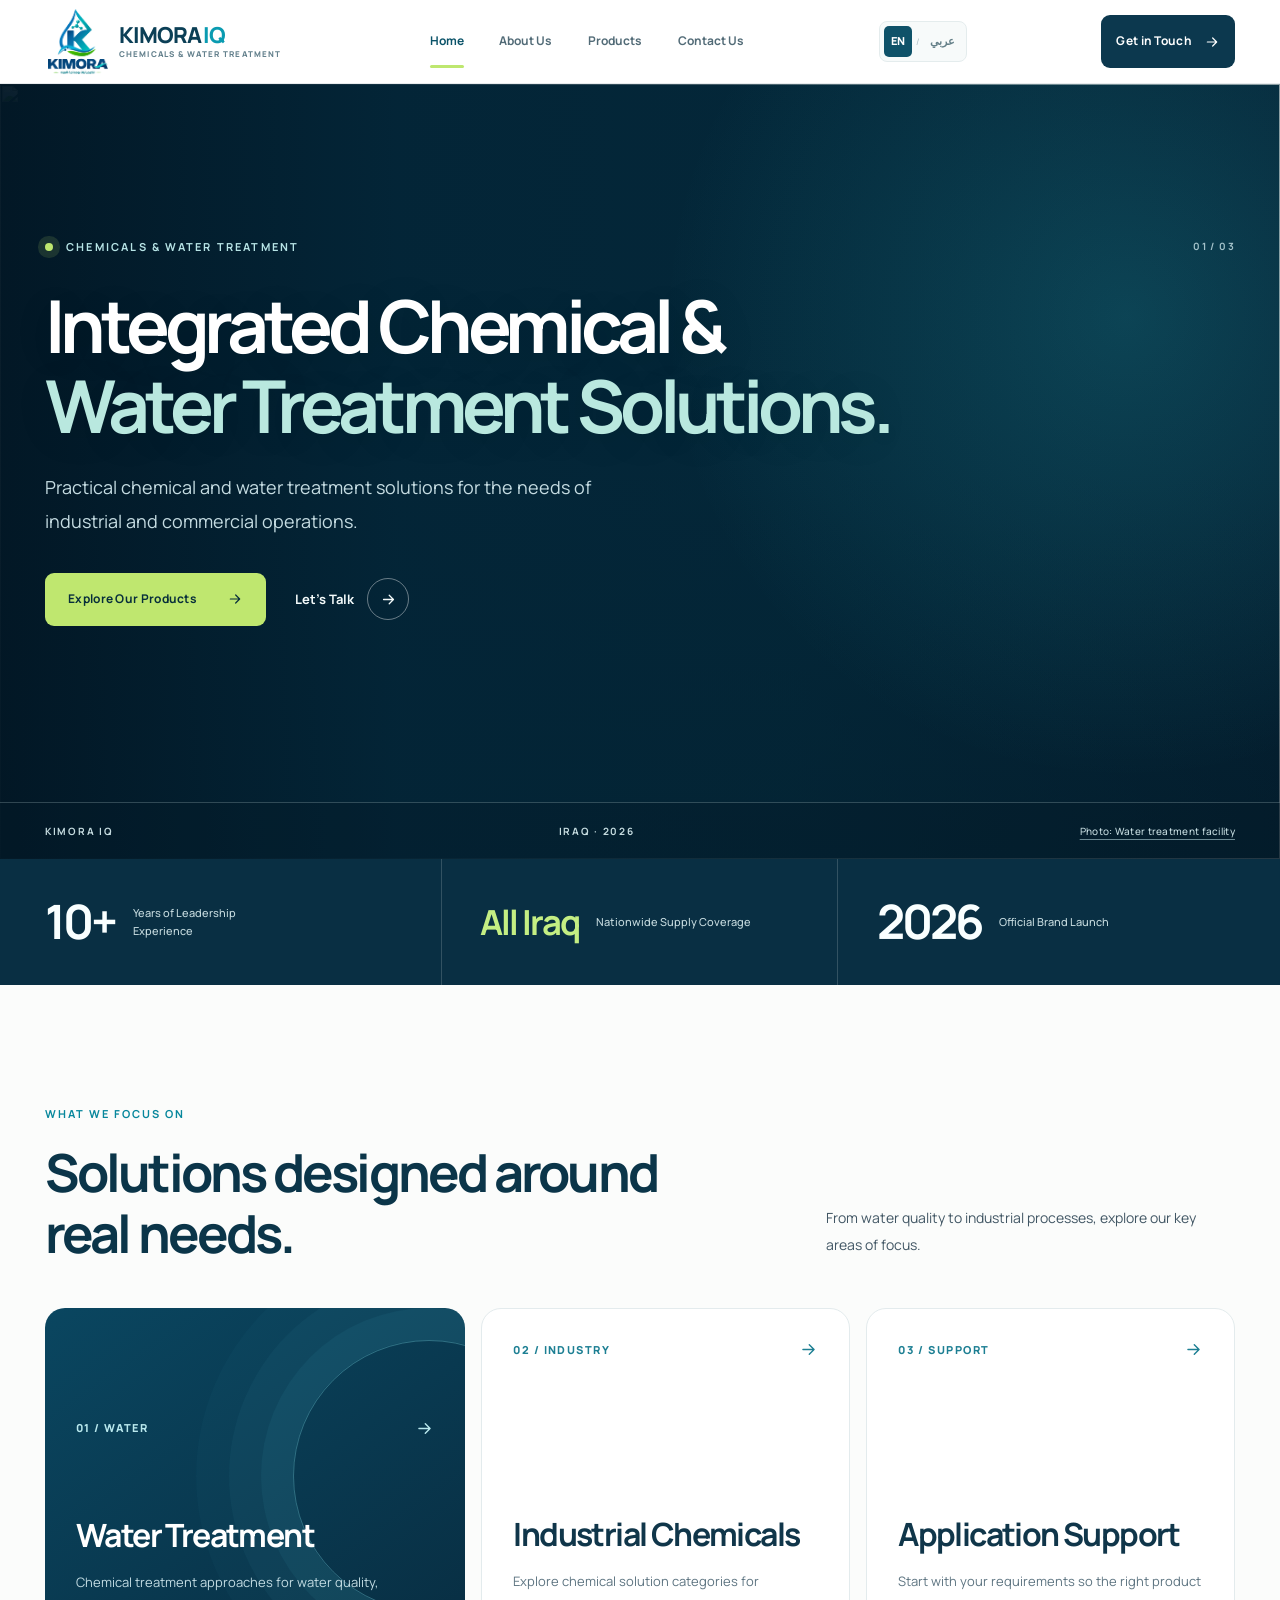
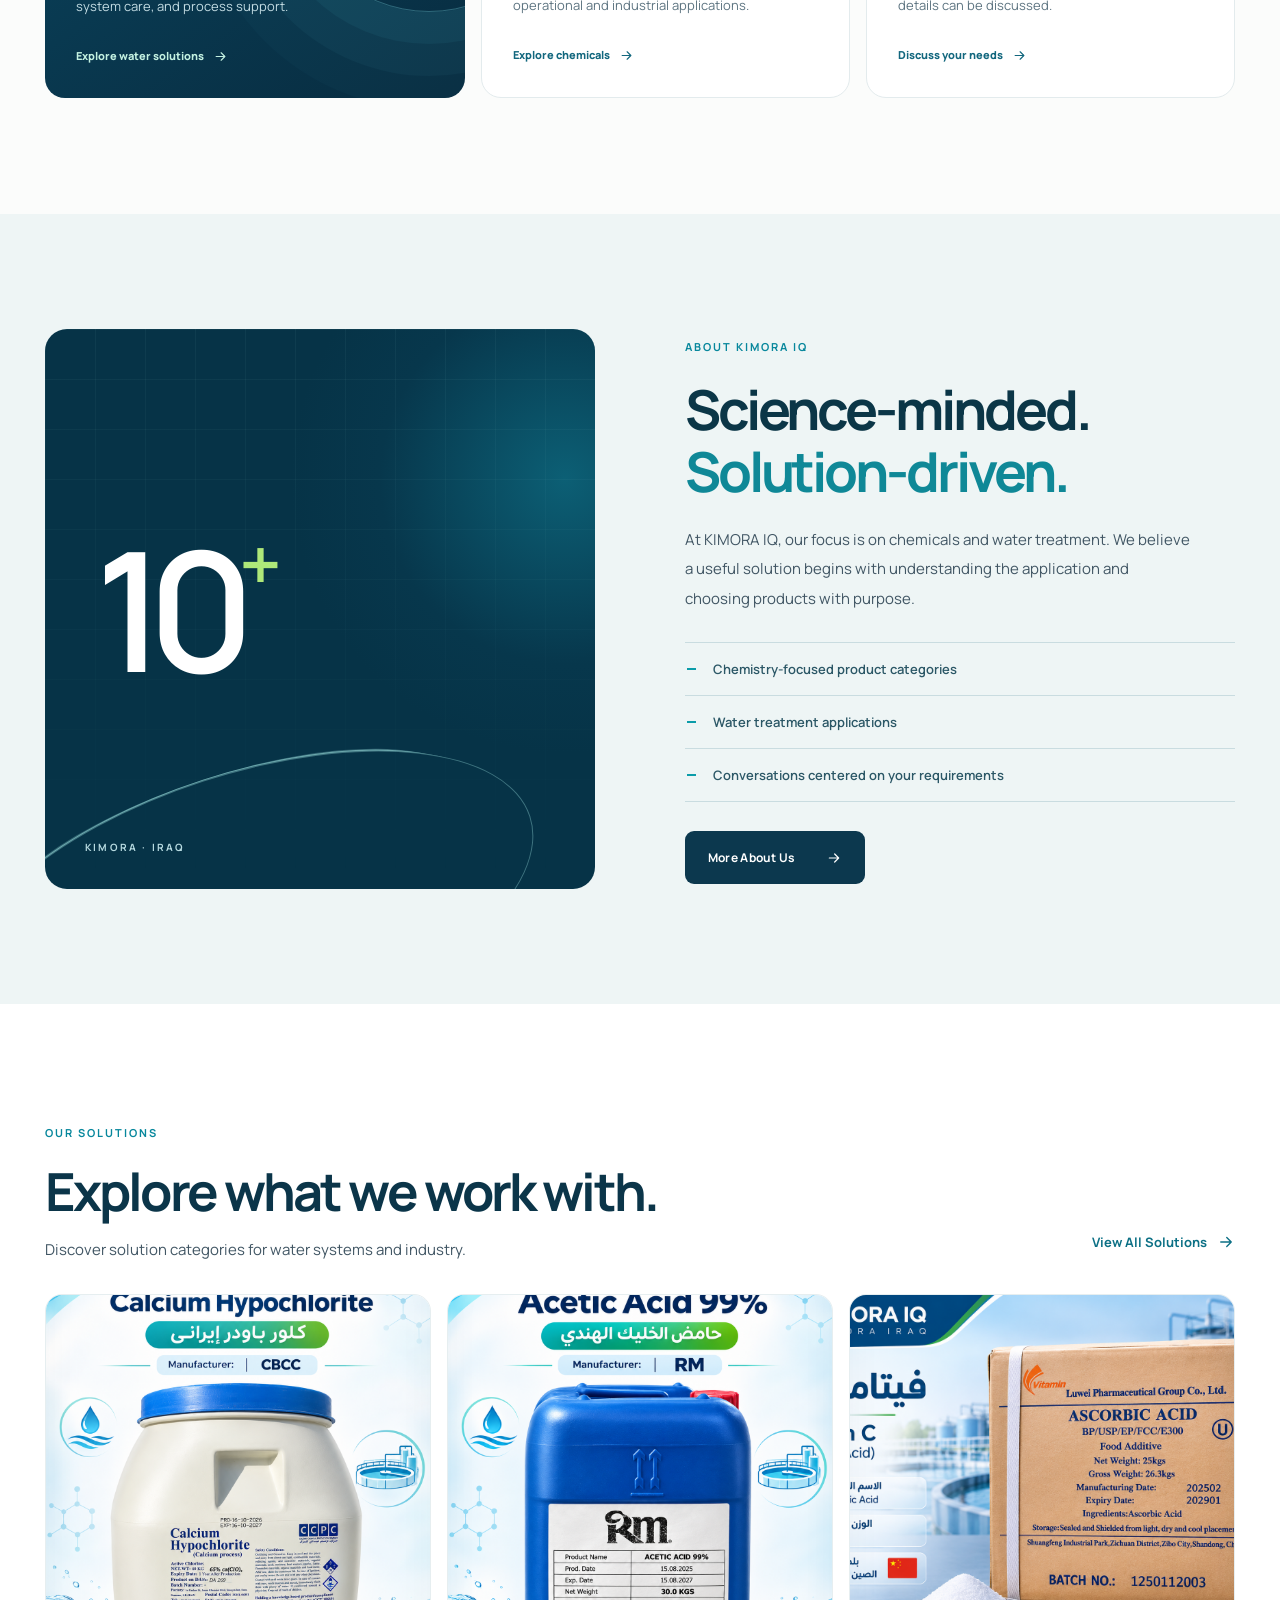
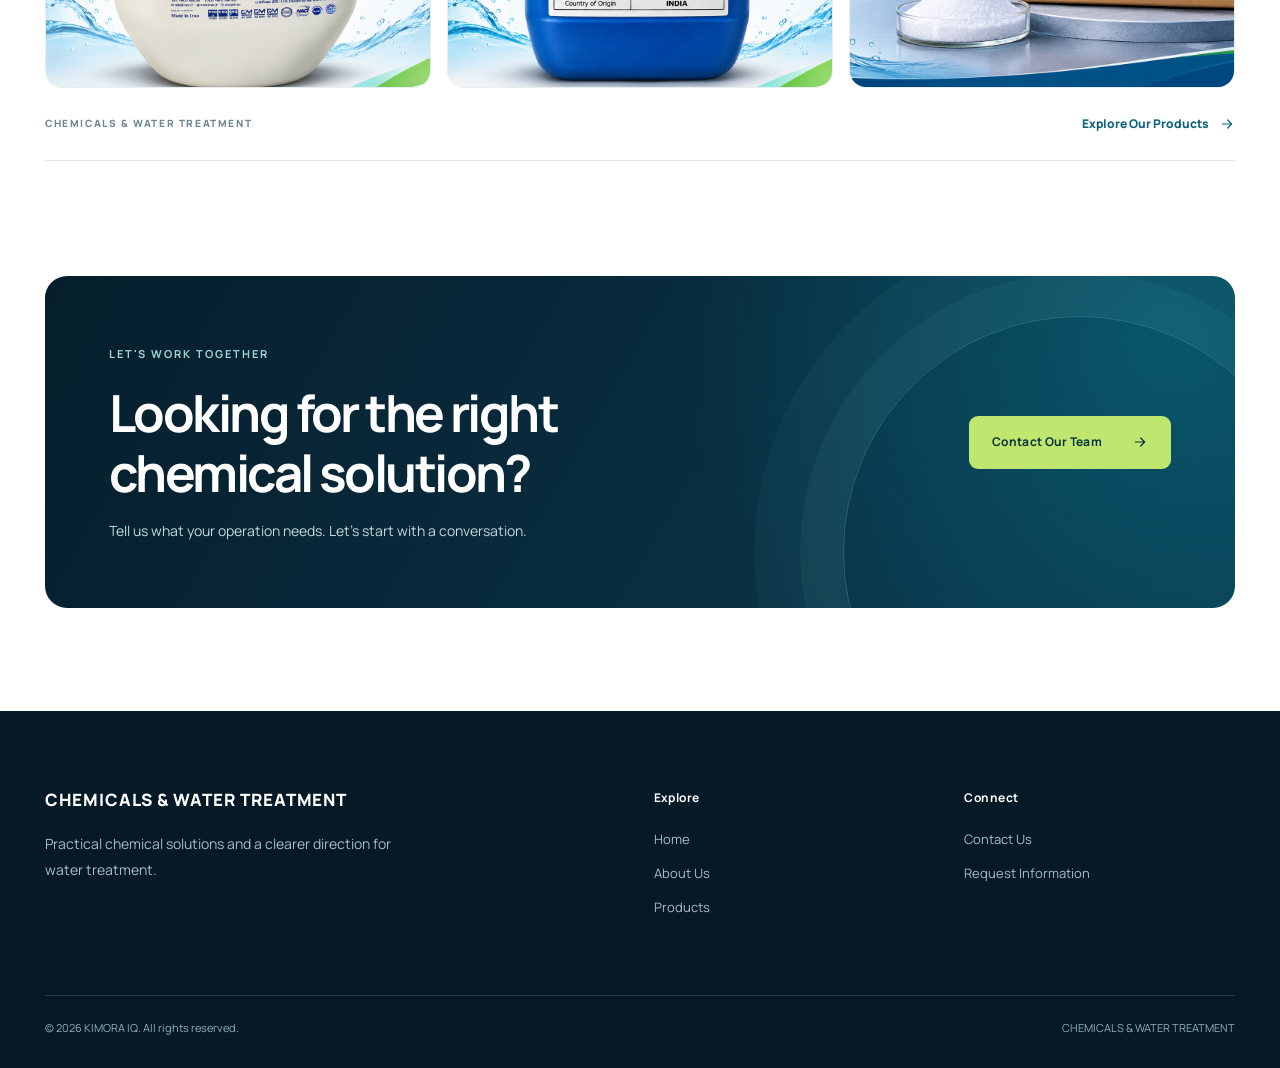
==== index.html @ c3727aa9 "Art-direct KIMORA IQ into cinematic luxury design while preserving bilingual content and product ima" ====
<!doctype html>
<html lang="en">
<head>
<meta charset="utf-8"><meta name="viewport" content="width=device-width, initial-scale=1"><meta name="theme-color" content="#ffffff">
<meta name="description" content="Kimora IQ – chemicals and water treatment solutions for industrial and commercial applications."><title>Home | KIMORA IQ</title>
<link rel="icon" href="assets/favicon.svg" type="image/svg+xml"><link rel="preconnect" href="https://fonts.googleapis.com"><link rel="preconnect" href="https://fonts.gstatic.com" crossorigin>
<link href="https://fonts.googleapis.com/css2?family=Manrope:wght@400;500;600;700;800&family=Tajawal:wght@400;500;600;700;800&display=swap" rel="stylesheet">
<link rel="stylesheet" href="assets/luxury.css">
<script src="assets/supabase-config.js" defer></script><script src="assets/i18n.js" defer></script><script src="assets/app.js" defer></script>
</head><body><a class="skip-link" href="#main">Skip to content</a><header class="site-header" id="top"><div class="container nav-inner">
  <a class="brand" href="index.html" aria-label="Kimora IQ homepage"><img src="kimora%20iq.png" alt="Kimora IQ logo" width="76" height="76"><span class="brand-copy"><strong>KIMORA <span>IQ</span></strong><small>CHEMICALS &amp; WATER TREATMENT</small></span></a>
  <nav class="desktop-nav" aria-label="Main navigation"><a class="nav-link is-active" href="index.html" aria-current="page">Home</a><a class="nav-link " href="about.html" >About Us</a><a class="nav-link " href="products.html" >Products</a><a class="nav-link " href="contact.html" >Contact Us</a></nav>
  <div class="language-switch" role="group" aria-label="Website language"><button type="button" data-language="en" aria-label="English" aria-pressed="true">EN</button><span class="lang-divider">/</span><button type="button" data-language="ar" aria-label="Arabic" aria-pressed="false">عربي</button></div><a class="btn btn-primary nav-cta" href="contact.html">Get in Touch <svg viewBox="0 0 24 24" fill="none" stroke="currentColor" stroke-width="1.8" stroke-linecap="round" stroke-linejoin="round" aria-hidden="true"><path d="M5 12h14m-6-6 6 6-6 6"/></svg></a>
  <button class="menu-toggle" type="button" aria-label="Open navigation" aria-controls="mobile-navigation" aria-expanded="false"><svg viewBox="0 0 24 24" fill="none" stroke="currentColor" stroke-width="2" stroke-linecap="round" aria-hidden="true"><path d="M4 7h16M4 12h16M4 17h16"/></svg></button>
 </div><nav class="mobile-nav" id="mobile-navigation" aria-label="Mobile navigation" hidden><a href="index.html" aria-current="page">Home</a><a href="about.html" >About Us</a><a href="products.html" >Products</a><a href="contact.html" >Contact Us</a></nav></header><main id="main">
<section class="lux-hero" aria-label="KIMORA IQ water treatment solutions">
 <div class="lux-hero-image" aria-hidden="true"><img src="https://images.unsplash.com/photo-1644389355109-15b26f71c36b?auto=format&fit=crop&w=2400&q=85" width="2400" height="1600" alt="" fetchpriority="high" decoding="async"></div>
 <div class="lux-hero-shade" aria-hidden="true"></div>
 <div class="container lux-hero-content">
  <div class="lux-hero-topline"><span class="lux-line-dot"></span><span>CHEMICALS &amp; WATER TREATMENT</span><span class="lux-hero-topline-number">01 / 03</span></div>
  <h1><span>Integrated Chemical &amp;</span><br><em>Water Treatment Solutions.</em></h1>
  <p>Practical chemical and water treatment solutions for the needs of industrial and commercial operations.</p>
  <div class="lux-hero-cta"><a href="products.html" class="btn btn-bright">Explore Our Products <svg viewBox="0 0 24 24" fill="none" stroke="currentColor" stroke-width="1.8" stroke-linecap="round" stroke-linejoin="round" aria-hidden="true"><path d="M5 12h14m-6-6 6 6-6 6"/></svg></a><a href="contact.html" class="lux-arrow-link">Let's Talk <span><svg viewBox="0 0 24 24" fill="none" stroke="currentColor" stroke-width="1.8" stroke-linecap="round" stroke-linejoin="round" aria-hidden="true"><path d="M5 12h14m-6-6 6 6-6 6"/></svg></span></a></div>
 </div>
 <div class="lux-hero-bottom"><div class="container lux-hero-bottom-inner"><span>KIMORA IQ</span><span>IRAQ · 2026</span><a href="https://unsplash.com/photos/an-aerial-view-of-a-large-field-of-water-tanks-Rdxjg7UqF08" target="_blank" rel="noopener noreferrer">Photo: Water treatment facility</a></div></div>
</section>
<section class="lux-trust-band"><div class="container lux-trust-grid">
 <div class="lux-trust-item"><span class="lux-trust-number">10+</span><span>Years of Leadership Experience</span></div>
 <div class="lux-trust-item"><span class="lux-trust-number lux-trust-word">All Iraq</span><span>Nationwide Supply Coverage</span></div>
 <div class="lux-trust-item"><span class="lux-trust-number">2026</span><span>Official Brand Launch</span></div>
</div></section>
<section class="section lux-focus"><div class="container">
 <div class="lux-section-title"><div><span class="eyebrow">WHAT WE FOCUS ON</span><h2>Solutions designed around real needs.</h2></div><p>From water quality to industrial processes, explore our key areas of focus.</p></div>
 <div class="lux-services">
  <a class="lux-service lux-service-feature" href="products.html"><div class="lux-service-shape" aria-hidden="true"></div><div class="lux-service-top"><span>01 / WATER</span><svg viewBox="0 0 24 24" fill="none" stroke="currentColor" stroke-width="1.8" stroke-linecap="round" stroke-linejoin="round" aria-hidden="true"><path d="M5 12h14m-6-6 6 6-6 6"/></svg></div><div><h3>Water Treatment</h3><p>Chemical treatment approaches for water quality, system care, and process support.</p><span class="lux-service-more">Explore water solutions <svg viewBox="0 0 24 24" fill="none" stroke="currentColor" stroke-width="1.8" stroke-linecap="round" stroke-linejoin="round" aria-hidden="true"><path d="M5 12h14m-6-6 6 6-6 6"/></svg></span></div></a>
  <a class="lux-service" href="products.html"><div class="lux-service-top"><span>02 / INDUSTRY</span><svg viewBox="0 0 24 24" fill="none" stroke="currentColor" stroke-width="1.8" stroke-linecap="round" stroke-linejoin="round" aria-hidden="true"><path d="M5 12h14m-6-6 6 6-6 6"/></svg></div><div><h3>Industrial Chemicals</h3><p>Explore chemical solution categories for operational and industrial applications.</p><span class="lux-service-more">Explore chemicals <svg viewBox="0 0 24 24" fill="none" stroke="currentColor" stroke-width="1.8" stroke-linecap="round" stroke-linejoin="round" aria-hidden="true"><path d="M5 12h14m-6-6 6 6-6 6"/></svg></span></div></a>
  <a class="lux-service lux-service-last" href="contact.html#inquiry"><div class="lux-service-top"><span>03 / SUPPORT</span><svg viewBox="0 0 24 24" fill="none" stroke="currentColor" stroke-width="1.8" stroke-linecap="round" stroke-linejoin="round" aria-hidden="true"><path d="M5 12h14m-6-6 6 6-6 6"/></svg></div><div><h3>Application Support</h3><p>Start with your requirements so the right product details can be discussed.</p><span class="lux-service-more">Discuss your needs <svg viewBox="0 0 24 24" fill="none" stroke="currentColor" stroke-width="1.8" stroke-linecap="round" stroke-linejoin="round" aria-hidden="true"><path d="M5 12h14m-6-6 6 6-6 6"/></svg></span></div></a>
 </div>
</div></section>
<section class="section lux-story"><div class="container lux-story-grid">
 <div class="lux-story-art" aria-hidden="true"><div class="lux-story-art-grid"></div><span class="lux-story-mega">10<span>+</span></span><div class="lux-story-swoosh"></div><span class="lux-story-art-foot">KIMORA · IRAQ</span></div>
 <div class="lux-story-text"><span class="eyebrow">ABOUT KIMORA IQ</span><h2>Science-minded.<br><span>Solution-driven.</span></h2><p>At KIMORA IQ, our focus is on chemicals and water treatment. We believe a useful solution begins with understanding the application and choosing products with purpose.</p>
 <div class="lux-story-points"><div>Chemistry-focused product categories</div><div>Water treatment applications</div><div>Conversations centered on your requirements</div></div>
 <a class="btn btn-dark" href="about.html">More About Us <svg viewBox="0 0 24 24" fill="none" stroke="currentColor" stroke-width="1.8" stroke-linecap="round" stroke-linejoin="round" aria-hidden="true"><path d="M5 12h14m-6-6 6 6-6 6"/></svg></a>
 </div>
</div></section>
<section class="section lux-showcase"><div class="container">
 <div class="lux-showcase-heading"><div><span class="eyebrow">OUR SOLUTIONS</span><h2>Explore what we work with.</h2><p>Discover solution categories for water systems and industry.</p></div><a class="lux-showcase-more" href="products.html">View All Solutions <svg viewBox="0 0 24 24" fill="none" stroke="currentColor" stroke-width="1.8" stroke-linecap="round" stroke-linejoin="round" aria-hidden="true"><path d="M5 12h14m-6-6 6 6-6 6"/></svg></a></div>
 <div class="lux-showcase-images"><a href="products.html" aria-label="View all product images"><img src="1.png" alt="" loading="lazy" decoding="async"></a><a href="products.html" aria-label="View all product images"><img src="2.png" alt="" loading="lazy" decoding="async"></a><a href="products.html" aria-label="View all product images"><img src="3.png" alt="" loading="lazy" decoding="async"></a></div>
 <div class="lux-showcase-bottom"><span>CHEMICALS &amp; WATER TREATMENT</span><a href="products.html">Explore Our Products <svg viewBox="0 0 24 24" fill="none" stroke="currentColor" stroke-width="1.8" stroke-linecap="round" stroke-linejoin="round" aria-hidden="true"><path d="M5 12h14m-6-6 6 6-6 6"/></svg></a></div>
</div></section>
<section class="lux-cta"><div class="container lux-cta-shell"><div><span class="eyebrow eyebrow-light">LET'S WORK TOGETHER</span><h2>Looking for the right<br>chemical solution?</h2><p>Tell us what your operation needs. Let's start with a conversation.</p></div><a class="btn btn-bright" href="contact.html#inquiry">Contact Our Team <svg viewBox="0 0 24 24" fill="none" stroke="currentColor" stroke-width="1.8" stroke-linecap="round" stroke-linejoin="round" aria-hidden="true"><path d="M5 12h14m-6-6 6 6-6 6"/></svg></a></div></section>
</main><footer class="site-footer"><div class="container"><div class="footer-main">
 <div class="footer-brand"><strong class="footer-service-title">CHEMICALS &amp; WATER TREATMENT</strong><p>Practical chemical solutions and a clearer direction for water treatment.</p></div>
 <div class="footer-links"><strong>Explore</strong><a href="index.html">Home</a><a href="about.html">About Us</a><a href="products.html">Products</a></div>
 <div class="footer-links"><strong>Connect</strong><a href="contact.html">Contact Us</a><a href="contact.html#inquiry">Request Information</a></div>
 </div><div class="footer-bottom"><span>© <span id="year">2026</span> KIMORA IQ. All rights reserved.</span><span>CHEMICALS &amp; WATER TREATMENT</span></div></div></footer></body></html>
---- assets/luxury.css ----
/* KIMORA IQ — AUREA / premium industrial design system. */
:root{--night:#061a27;--night2:#092a3d;--navy:#0b3348;--blue:#0b86a4;--aqua:#49d5df;--lime:#bee76f;--ink:#142a36;--text:#415664;--muted:#748a92;--line:#dfe9eb;--paper:#f7fafa;--white:#fff}
*{box-sizing:border-box}
html{scroll-behavior:smooth;scroll-padding-top:88px}
body{margin:0;background:#fff;color:var(--ink);font:400 15px/1.7 "Manrope",Arial,sans-serif;-webkit-font-smoothing:antialiased}
a{color:inherit;text-decoration:none}button,input,select,textarea{font:inherit}button{cursor:pointer}
img,svg{max-width:100%}svg{display:inline-block;vertical-align:middle}
h1,h2,h3,p{margin-top:0}h1,h2,h3{font-family:"Manrope",sans-serif;letter-spacing:-.056em;line-height:1.12}
p{color:var(--text);line-height:1.82}
.container{width:min(1280px,calc(100% - 90px));margin-inline:auto}
::selection{background:var(--aqua);color:#04222b}
:focus-visible{outline:2px solid #22bfd0;outline-offset:4px}
.skip-link{position:fixed;top:-100px;inset-inline-start:15px;background:#fff;color:#092f43;z-index:1000;padding:10px 15px}
.skip-link:focus{top:15px}
.eyebrow{font:700 11px/1.4 "Manrope",sans-serif;letter-spacing:.18em;text-transform:uppercase;color:#07879c}
.eyebrow-light{color:#a0d5d4}
.section{padding:clamp(85px,9vw,136px) 0}
.btn{display:inline-flex;align-items:center;justify-content:space-between;gap:30px;min-height:53px;padding:14px 22px;border:1px solid transparent;border-radius:9px;font-weight:700;font-size:12px;letter-spacing:.025em;transition:transform .22s,background .22s,color .22s,box-shadow .22s;white-space:nowrap}
.btn svg{width:16px;height:16px;flex:none}
.btn:hover{transform:translateY(-2px)}
.btn-primary,.btn-dark{background:#0c384e;color:#fff}
.btn-primary:hover,.btn-dark:hover{background:#0d6c81}
.btn-outline{background:transparent;border:1px solid #cddfe3;color:#114357}
.btn-outline:hover{background:#e9f6f6}
.btn-bright{background:#bfe76f;color:#082f3b}
.btn-bright:hover{background:#d7f49c;box-shadow:0 12px 32px rgba(176,221,104,.18)}
.btn-white{background:#fff;color:#113c51}
.btn-large{min-height:53px;padding:14px 25px}
.btn svg,.lux-arrow-link svg,.lux-showcase-more svg,.lux-service-more svg{transition:transform .22s}
.btn:hover svg,.lux-arrow-link:hover svg,.lux-showcase-more:hover svg,.lux-service:hover .lux-service-more svg{transform:translateX(4px)}

/* Navigation: a calm luxury detail above a strong visual hero. */
.site-header{position:sticky;top:0;z-index:50;background:rgba(255,255,255,.97);border-bottom:1px solid rgba(10,42,58,.09);backdrop-filter:blur(22px)}
.nav-inner{height:83px;display:flex;align-items:center;justify-content:space-between;gap:24px}
.brand{min-width:250px;display:inline-flex;align-items:center;gap:8px;flex-shrink:0}
.brand img{width:66px;height:66px;object-fit:contain}
.brand-copy{display:flex;flex-direction:column;gap:2px}
.brand-copy strong{color:#0b3f56;font-size:22px;font-weight:800;line-height:1;letter-spacing:-.05em}
.brand-copy strong span{color:#0a9bb1}
.brand-copy small{color:#64818d;font-size:8px;font-weight:800;line-height:1.4;letter-spacing:.14em}
.desktop-nav{display:flex;align-items:center;gap:clamp(18px,2.8vw,41px)}
.nav-link{position:relative;font-size:12px;font-weight:700;color:#526b77;white-space:nowrap;transition:color .2s}
.nav-link:hover,.nav-link.is-active{color:#0b5369}
.nav-link.is-active::after{content:"";height:3px;background:var(--lime);position:absolute;inset-inline:0;bottom:-16px;border-radius:2px}
.language-switch{display:flex;align-items:center;gap:4px;border:1px solid #e4eced;border-radius:8px;padding:4px;background:#f7fafa}
.language-switch button{background:none;border:0;border-radius:5px;font-size:11px;font-weight:800;padding:6px 7px;color:#647f88}
.language-switch button.is-current,.language-switch button[aria-pressed="true"]{background:#0f5269;color:#fff}
.lang-divider{color:#a8bac1;font-size:9px}
.nav-cta{min-width:128px;padding:11px 14px;gap:12px}
.menu-toggle{display:none;border:0;border-radius:9px;color:#0b465d;background:#eaf4f6;padding:12px}
.menu-toggle svg{width:21px;height:21px}
.mobile-nav{display:none;position:absolute;top:100%;left:0;right:0;background:#fff;border-bottom:1px solid #d8e4e8;box-shadow:0 17px 23px rgba(4,37,55,.08);padding:12px 28px 22px}
.mobile-nav[hidden]{display:none!important}
.mobile-nav:not([hidden]){display:grid;gap:0}
.mobile-nav a{padding:14px 6px;border-bottom:1px solid #edf2f4;font-size:14px;font-weight:700}
.mobile-nav a[aria-current]{color:#008b9f}

/* Cinematic hero, single compelling image, precise composition. */
.lux-hero{position:relative;isolation:isolate;min-height:min(775px,88svh);background:#052538;overflow:hidden;display:flex;flex-direction:column;justify-content:space-between}
.lux-hero-image{position:absolute;inset:0;z-index:-3}
.lux-hero-image img{width:100%;height:100%;object-fit:cover;object-position:center 55%;display:block;filter:saturate(.9) contrast(1.08)}
.lux-hero-shade{position:absolute;inset:0;z-index:-2;background:linear-gradient(90deg,rgba(2,23,37,.96) 0%,rgba(3,37,55,.91) 31%,rgba(3,40,57,.60) 62%,rgba(4,28,44,.26) 100%),linear-gradient(0deg,rgba(2,24,37,.62),transparent 50%)}
.lux-hero::before{position:absolute;inset:0;content:"";z-index:-1;background:radial-gradient(circle at 88% 30%,rgba(50,224,236,.17),transparent 37%);pointer-events:none}
.lux-hero-content{padding-top:clamp(96px,12vw,168px);padding-bottom:80px;position:relative}
.lux-hero-topline{display:flex;align-items:center;gap:13px;color:#b7e4e6;font-size:11px;letter-spacing:.20em;font-weight:700;margin-bottom:30px}
.lux-line-dot{width:8px;height:8px;border-radius:50%;background:var(--lime);box-shadow:0 0 0 7px rgba(191,231,111,.13)}
.lux-hero-topline-number{margin-inline-start:auto;color:#c9e3e8;opacity:.8;font-size:10px;letter-spacing:.14em}
.lux-hero h1{font-size:clamp(49px,5.7vw,88px);font-weight:700;letter-spacing:-.07em;line-height:1.09;max-width:990px;color:#fff;margin:0 0 26px;text-shadow:0 5px 38px rgba(0,0,0,.12)}
.lux-hero h1 span{color:#fff}
.lux-hero h1 em{font-style:normal;color:#b9e8df;display:inline-block}
.lux-hero-content>p{max-width:580px;font-size:clamp(15px,1.5vw,18px);color:#c5dce2;line-height:1.85;margin-bottom:35px}
.lux-hero-cta{display:flex;align-items:center;gap:29px;flex-wrap:wrap}
.lux-arrow-link{display:inline-flex;align-items:center;gap:13px;color:#f4fbfb;font-weight:700;font-size:13px}
.lux-arrow-link>span{display:grid;place-items:center;width:42px;height:42px;border:1px solid rgba(255,255,255,.4);border-radius:50%;transition:background .2s}
.lux-arrow-link:hover>span{background:rgba(255,255,255,.12)}
.lux-arrow-link svg{width:17px}
.lux-hero-bottom{position:relative;border-top:1px solid rgba(227,255,255,.2);background:rgba(4,27,40,.36)}
.lux-hero-bottom-inner{min-height:56px;display:flex;align-items:center;justify-content:space-between;gap:20px;font-size:10px;color:#c6dce0;font-weight:700;letter-spacing:.17em}
.lux-hero-bottom-inner a{font-weight:500;letter-spacing:.03em;text-decoration:underline;text-decoration-color:#6d8b95;text-underline-offset:4px}
.lux-trust-band{background:#092f43;color:#fff}
.lux-trust-grid{display:grid;grid-template-columns:repeat(3,minmax(0,1fr))}
.lux-trust-item{padding:28px clamp(15px,3vw,46px);min-height:126px;display:flex;align-items:center;gap:18px;border-inline-end:1px solid rgba(255,255,255,.17)}
.lux-trust-item:first-child{padding-inline-start:0}
.lux-trust-item:last-child{border:0}
.lux-trust-number{font-size:clamp(34px,3.7vw,58px);font-weight:700;line-height:1;letter-spacing:-.06em;color:#f9ffff;white-space:nowrap}
.lux-trust-word{font-size:clamp(24px,2.7vw,40px);color:#c4ee83}
.lux-trust-item>span:last-child{font-size:11px;font-weight:500;color:#c5dade;line-height:1.6;max-width:160px}

/* Services: visual hierarchy, one dark signature card. */
.lux-focus{background:#fbfcfb}
.lux-section-title{display:grid;grid-template-columns:1.1fr .65fr;gap:7vw;align-items:end;margin-bottom:45px}
.lux-section-title h2,.lux-showcase-heading h2{font-size:clamp(36px,4.1vw,58px);line-height:1.16;letter-spacing:-.055em;color:#0b3549;max-width:690px;margin:16px 0 0}
.lux-section-title>p{font-size:14px;line-height:1.95;max-width:370px;margin:0 0 5px}
.lux-services{display:grid;grid-template-columns:1.14fr 1fr 1fr;gap:16px}
.lux-service{position:relative;min-height:390px;border:1px solid #e3ebed;border-radius:20px;background:#fff;padding:31px;overflow:hidden;display:flex;flex-direction:column;justify-content:space-between;transition:transform .25s,box-shadow .25s,border-color .25s}
.lux-service:hover{transform:translateY(-6px);box-shadow:0 22px 52px rgba(6,35,51,.1);border-color:#bed2d7}
.lux-service-feature{background:linear-gradient(145deg,#0a4660,#082c40);color:#fff;border:0;isolation:isolate}
.lux-service-feature::after{content:"";position:absolute;width:270px;height:270px;border:1px solid rgba(135,234,243,.3);border-radius:50%;top:32px;right:-100px;box-shadow:0 0 0 32px rgba(99,211,230,.055),0 0 0 64px rgba(99,211,230,.045),0 0 0 97px rgba(99,211,230,.025);z-index:-1}
.lux-service-top{display:flex;align-items:center;justify-content:space-between;gap:18px;font-size:11px;letter-spacing:.13em;font-weight:800;color:#1d7f93}
.lux-service-top svg{width:19px;height:19px}
.lux-service-feature .lux-service-top{color:#b9e8ed}
.lux-service h3{font-size:clamp(25px,2.5vw,35px);font-weight:700;line-height:1.15;letter-spacing:-.05em;color:#10364a;margin:0 0 17px}
.lux-service-feature h3{color:#fff}
.lux-service p{max-width:330px;color:#5d7481;font-size:13px;line-height:1.8;margin:0 0 24px}
.lux-service-feature p{color:#c3dce3}
.lux-service-more{display:inline-flex;align-items:center;gap:9px;font-weight:800;font-size:11px;line-height:1.5;color:#12677e}
.lux-service-more svg{width:15px}
.lux-service-feature .lux-service-more{color:#c3f1e1}

/* Vision: type-led feature art plus meaningful text. */
.lux-story{background:#eef5f5}
.lux-story-grid{display:grid;grid-template-columns:1fr 1fr;gap:clamp(45px,7vw,110px);align-items:center}
.lux-story-art{background:#063347;min-height:560px;border-radius:22px;position:relative;overflow:hidden;display:flex;flex-direction:column;justify-content:center;padding:50px}
.lux-story-art::before{content:"";position:absolute;width:580px;height:580px;border-radius:50%;background:radial-gradient(circle,rgba(20,156,180,.42),rgba(12,77,103,.16) 45%,transparent 67%);top:-140px;right:-260px}
.lux-story-art-grid{position:absolute;inset:0;background-image:linear-gradient(rgba(183,237,234,.05) 1px,transparent 1px),linear-gradient(90deg,rgba(183,237,234,.05) 1px,transparent 1px);background-size:50px 50px;mask-image:linear-gradient(to bottom,black,transparent)}
.lux-story-mega{position:relative;font-size:clamp(120px,13vw,205px);font-weight:600;line-height:1;letter-spacing:-.1em;color:#fff}
.lux-story-mega span{font-size:.45em;vertical-align:top;letter-spacing:-.04em;color:#aee879}
.lux-story-swoosh{position:absolute;width:600px;height:270px;border:1px solid rgba(165,235,231,.35);border-radius:50%;bottom:-155px;left:-100px;transform:rotate(-18deg);box-shadow:0 -23px 0 -22px rgba(165,235,231,.5),0 -52px 0 -51px rgba(165,235,231,.25)}
.lux-story-art-foot{position:absolute;inset-block-end:33px;inset-inline-start:40px;font-size:10px;letter-spacing:.22em;font-weight:700;color:#b7dae0}
.lux-story-text h2{font-size:clamp(41px,4.3vw,61px);color:#0b3647;margin:19px 0 23px;line-height:1.13}
.lux-story-text h2 span{color:#0f8897}
.lux-story-text>p{font-size:15px;line-height:1.96;max-width:510px;margin:0 0 29px}
.lux-story-points{display:grid;gap:0;margin-bottom:29px;border-top:1px solid #c9dce0}
.lux-story-points>div{position:relative;border-bottom:1px solid #c9dce0;padding:15px 0 15px 28px;font-size:13px;font-weight:600;color:#2b5766}
.lux-story-points>div::before{content:"";position:absolute;inset-inline-start:2px;top:25px;width:9px;height:2px;background:#0b9ca9}

/* Real product art as a gallery preview. */
.lux-showcase{background:#fff}
.lux-showcase-heading{display:flex;justify-content:space-between;gap:30px;align-items:end;margin-bottom:31px}
.lux-showcase-heading h2{max-width:660px;margin-bottom:14px}
.lux-showcase-heading p{font-size:15px;margin-bottom:0}
.lux-showcase-more{display:inline-flex;align-items:center;gap:10px;color:#0c7085;font-weight:700;font-size:13px;white-space:nowrap;padding-bottom:10px}
.lux-showcase-more svg{width:18px}
.lux-showcase-images{display:grid;grid-template-columns:repeat(3,minmax(0,1fr));gap:16px}
.lux-showcase-images a{display:block;aspect-ratio:1/1.02;overflow:hidden;position:relative;border-radius:17px;border:1px solid #e6eef0;background:#f5f9fa}
.lux-showcase-images a::after{content:"";position:absolute;inset:0;box-shadow:inset 0 -30px 40px rgba(5,36,50,.035);pointer-events:none}
.lux-showcase-images img{width:100%;height:100%;object-fit:cover;display:block;transition:transform .5s}
.lux-showcase-images a:hover img{transform:scale(1.045)}
.lux-showcase-bottom{display:flex;justify-content:space-between;align-items:center;gap:20px;border-bottom:1px solid #dce9eb;padding:26px 0}
.lux-showcase-bottom>span{font-size:10px;letter-spacing:.16em;color:#6d8690;font-weight:800}
.lux-showcase-bottom>a{display:inline-flex;align-items:center;gap:10px;font-weight:800;color:#0b627a;font-size:12px}
.lux-showcase-bottom svg{width:16px}

/* Luxury CTA: one confident gesture rather than decorative clutter. */
.lux-cta{padding:0 0 clamp(80px,8vw,125px);background:#fff}
.lux-cta-shell{position:relative;display:flex;align-items:center;justify-content:space-between;gap:50px;min-height:322px;padding:clamp(42px,5vw,77px);border-radius:22px;background:radial-gradient(circle at 94% 18%,rgba(7,129,151,.42),transparent 42%),linear-gradient(120deg,#061e2c,#0b3a50);overflow:hidden;isolation:isolate}
.lux-cta-shell::before{content:"";position:absolute;inset:auto -80px -180px auto;width:470px;height:470px;border:1px solid rgba(134,213,215,.24);border-radius:50%;box-shadow:0 0 0 43px rgba(128,210,213,.052),0 0 0 89px rgba(128,210,213,.036);z-index:-1}
.lux-cta h2{font-size:clamp(34px,4vw,54px);color:#fff;line-height:1.18;letter-spacing:-.05em;font-weight:700;max-width:650px;margin:16px 0}
.lux-cta p{font-size:14px;line-height:1.85;color:#c3dade;max-width:500px;margin:0}
.lux-cta .btn{align-self:center;flex-shrink:0}

/* About: expressive but grounded hero and legacy content retained verbatim. */
.about-hero{position:relative;overflow:hidden;background:linear-gradient(120deg,#061f2e,#0c4054);color:#fff}
.about-hero-grid{display:grid;grid-template-columns:1.18fr .82fr;gap:clamp(30px,6vw,94px);align-items:center;min-height:650px;padding:80px 0}
.about-hero-content{position:relative;z-index:2}
.about-hero .eyebrow{color:#bdeca4}
.about-hero h1{font-size:clamp(44px,5vw,71px);letter-spacing:-.066em;color:#fff;line-height:1.13;margin:23px 0 25px;max-width:740px}
.about-hero h1 span{color:#a2e0e2}
.about-hero-content>p{max-width:610px;font-size:16px;line-height:1.9;color:#d1e5e7;margin-bottom:33px}
.about-hero-actions{display:flex;gap:12px;flex-wrap:wrap}
.about-hero .btn-primary{background:#c0e979;color:#083445}
.about-hero .btn-primary:hover{background:#dcf4ab}
.about-hero .btn-outline{color:white;border-color:rgba(255,255,255,.43)}
.about-hero .btn-outline:hover{background:rgba(255,255,255,.1)}
.about-hero-visual{min-height:470px;display:flex;position:relative;align-items:center;justify-content:center;isolation:isolate}
.about-hero-visual::before{content:"";position:absolute;width:100%;max-width:480px;aspect-ratio:1;border:1px solid rgba(160,226,231,.32);border-radius:50%;box-shadow:0 0 0 47px rgba(140,224,228,.045),0 0 0 102px rgba(140,224,228,.036);transform:rotate(15deg);z-index:-1}
.about-hero-visual::after{content:"";position:absolute;inset:12% 9%;border-radius:50%;background:radial-gradient(circle,rgba(4,160,177,.3),transparent 65%);z-index:-1}
.about-water-core{position:relative;display:flex;flex-direction:column;align-items:center;justify-content:center;gap:18px}
.about-water-core svg{display:none}
.about-core-year{font-size:clamp(100px,12vw,185px);font-weight:700;color:rgba(255,255,255,.94);line-height:1;letter-spacing:-.1em;direction:ltr}
.about-core-label{display:block;color:#a6d6d7;font-size:11px;font-weight:800;letter-spacing:.16em}
.about-hero-wave{display:none}
.about-stats{background:#f5f9f9}
.about-stats-grid{display:grid;grid-template-columns:repeat(3,minmax(0,1fr))}
.about-stat{display:flex;align-items:center;gap:20px;padding:30px 36px;border-inline-end:1px solid #d7e5e7}
.about-stat:first-child{padding-inline-start:0}
.about-stat:last-child{border:0}
.about-stat strong{font-size:clamp(35px,4vw,57px);line-height:1;color:#0c455d;font-weight:800;letter-spacing:-.075em;white-space:nowrap}
.about-stat span{font-size:12px;color:#577480;line-height:1.55;font-weight:700;max-width:150px}
.about-story-section{background:#fff}
.about-story-grid{display:grid;grid-template-columns:.85fr 1.15fr;gap:clamp(60px,7vw,113px)}
.about-story-aside h2{font-size:clamp(37px,4.2vw,61px);color:#0e374c;line-height:1.14;margin:22px 0 30px}
.about-story-aside h2 span{color:#0e8d9f}
.about-accent-line{width:67px;height:4px;background:#b8e378;border-radius:4px;margin-bottom:26px}
.about-aside-caption{font-size:14px;color:#69818a;max-width:390px}
.about-story-copy{padding-inline-start:30px;border-inline-start:1px solid #d8e7e9}
.about-story-copy p{font-size:15px;line-height:2;max-width:720px}
.about-story-copy .about-lead{font-size:19px;line-height:1.84;color:#183d50;font-weight:700}
.about-purpose-section{background:#edf5f5}
.about-section-heading{max-width:730px;margin-bottom:42px}
.about-section-heading h2{font-size:clamp(36px,4vw,54px);color:#0d374b;margin:17px 0}
.about-section-heading p{font-size:15px;line-height:1.9;margin:0}
.about-purpose-grid{display:grid;grid-template-columns:1fr 1fr;gap:20px}
.about-purpose-card{position:relative;border-radius:18px;padding:45px;min-height:445px;background:#fff;overflow:hidden;box-shadow:0 16px 46px rgba(13,62,73,.05)}
.about-vision-card{background:#0c394c;color:white}
.about-purpose-icon{width:49px;height:49px;border-radius:14px;background:#e6f4f2;display:grid;place-items:center;color:#0e8495;margin-bottom:35px}
.about-purpose-icon svg{width:24px;height:24px}
.about-vision-card .about-purpose-icon{background:rgba(187,238,218,.14);color:#bee9ce}
.about-purpose-index{font-size:11px;letter-spacing:.13em;color:#107e90;font-weight:800;margin-bottom:16px}
.about-vision-card .about-purpose-index{color:#afe4d7}
.about-purpose-card h3{font-size:31px;margin:0 0 18px;color:#0d3448}
.about-vision-card h3{color:white}
.about-purpose-card p{font-size:15px;line-height:1.95;color:#58717c}
.about-vision-card p{color:#c5dde2}
.about-card-decoration{position:absolute;width:170px;height:170px;border:1px solid #c9e5e7;border-radius:50%;inset-inline-end:-100px;bottom:-100px}
.about-vision-card .about-card-decoration{border-color:#3a8290}
.about-values-section{background:#fff}
.about-values-grid{display:grid;grid-template-columns:repeat(3,minmax(0,1fr));gap:17px}
.about-value-card{position:relative;border:1px solid #e0eaec;border-radius:17px;padding:32px;min-height:275px;transition:transform .2s,box-shadow .2s}
.about-value-card:hover{transform:translateY(-3px);box-shadow:0 14px 38px rgba(18,56,75,.06)}
.about-value-number{font-size:11px;letter-spacing:.16em;color:#1190a1;font-weight:800}
.about-value-icon{width:38px;height:38px;display:grid;place-items:center;border-radius:11px;background:#eaf7f7;color:#07869a;position:absolute;inset-inline-end:32px;top:29px}
.about-value-icon svg{width:19px;height:19px}
.about-value-card h3{font-size:22px;color:#103d52;line-height:1.3;margin:42px 0 14px}
.about-value-card p{color:#617785;font-size:13px;line-height:1.9}
.about-difference-section{background:linear-gradient(120deg,#092b3c,#0a4155)}
.about-difference-grid{display:grid;grid-template-columns:.9fr 1.1fr;gap:clamp(45px,7vw,111px)}
.about-difference-section .eyebrow{color:#b9e58e}
.about-difference-intro h2{font-size:clamp(38px,4vw,58px);color:white;line-height:1.14;margin:21px 0 23px}
.about-difference-intro h2 span{color:#9ddce0}
.about-difference-intro p{color:#c3dade;font-size:14px;line-height:1.9;margin-bottom:33px}
.about-difference-section .btn-primary{background:#c0e779;color:#0a3541}
.about-advantages{display:grid;gap:0}
.about-advantage{display:flex;gap:20px;padding:20px 0;border-bottom:1px solid rgba(255,255,255,.22)}
.about-advantage:first-child{padding-top:0}
.about-advantage:last-child{border-bottom:0}
.about-advantage-icon{width:45px;height:45px;flex:none;border:1px solid rgba(255,255,255,.22);border-radius:12px;display:grid;place-items:center;color:#a8e0de}
.about-advantage-icon svg{width:22px}
.about-advantage h3{color:#fff;font-size:17px;margin:0 0 7px}
.about-advantage p{font-size:13px;line-height:1.8;color:#c1d8dc;margin:0}

/* Original About CTA rebuilt through styling with the same copy. */
.cta-section{background:#fff;padding:clamp(80px,9vw,120px) 0}
.cta-panel{position:relative;background:linear-gradient(120deg,#0a3548,#0b5365);padding:clamp(43px,5vw,72px);border-radius:22px;overflow:hidden;min-height:325px}
.cta-panel::after{content:"";position:absolute;border-radius:50%;width:480px;height:480px;right:-200px;top:-170px;border:1px solid rgba(199,247,230,.19);box-shadow:0 0 0 45px rgba(155,229,225,.035),0 0 0 90px rgba(155,229,225,.025)}
.cta-orb,.cta-symbol{display:none}
.cta-content{position:relative;z-index:1;max-width:770px}
.cta-content h2{font-size:clamp(37px,4.3vw,58px);color:#fff;margin:17px 0 20px}
.cta-content p{color:#cce2e7;font-size:15px;max-width:490px;margin-bottom:28px}
.cta-panel .btn-white{background:#c4ed81;color:#0b3948}

/* Contact hero and editorial form. */
.page-banner{background:radial-gradient(circle at 88% 27%,rgba(29,176,189,.27),transparent 36%),linear-gradient(115deg,#071e2c,#0b4255);padding:clamp(75px,8vw,120px) 0;position:relative;overflow:hidden}
.banner-inner{display:flex;align-items:center;justify-content:space-between;gap:60px}
.banner-inner>div:first-child{max-width:830px}
.page-banner .eyebrow{color:#b8e779}
.page-banner h1{font-size:clamp(46px,5.7vw,77px);line-height:1.11;color:white;margin:21px 0 25px}
.page-banner h1 span{color:#a7e1e3}
.page-banner p{font-size:16px;max-width:590px;color:#ccdee2;line-height:1.86;margin:0}
.banner-visual{position:relative;display:grid;place-items:center;width:245px;height:245px;flex:none;border:1px solid rgba(190,238,237,.27);border-radius:50%;color:#c5e7e3;box-shadow:0 0 0 40px rgba(89,222,219,.055),0 0 0 80px rgba(89,222,219,.035)}
.banner-visual svg{width:87px;height:87px;opacity:.85}
.banner-orbit{display:none}
.contact-section{background:#f7faf9}
.contact-layout{display:grid;grid-template-columns:.82fr 1.18fr;align-items:start;gap:clamp(55px,7vw,120px)}
.contact-copy{padding-top:12px}
.contact-copy .block-title{font-size:clamp(37px,4vw,56px);line-height:1.16;color:#0c394e;margin:20px 0}
.contact-copy>p{font-size:15px;color:#5a737d;line-height:1.96}
.contact-benefits{margin-top:43px;display:grid;gap:0}
.contact-benefits>div{display:flex;gap:17px;padding:22px 0;border-top:1px solid #d8e6e7}
.contact-benefits>div>span{width:42px;height:42px;border-radius:11px;flex:none;display:grid;place-items:center;background:#e7f3f2;color:#087b91}
.contact-benefits>div>span svg{width:20px}
.contact-benefits h3{font-size:15px;color:#11394d;margin:2px 0 7px}
.contact-benefits p{font-size:13px;color:#71838c;line-height:1.85;margin:0}
.form-card{padding:clamp(30px,4vw,54px);background:#fff;border:1px solid #e1ebed;border-radius:19px;box-shadow:0 25px 78px rgba(12,52,71,.075)}
.form-heading h2{font-size:28px;color:#103e54;margin-bottom:10px}
.form-heading p{font-size:14px;color:#7a8b95;margin-bottom:30px}
.form-card form{display:grid;gap:19px}
.form-row{display:grid;grid-template-columns:1fr 1fr;gap:15px}
.form-card label{display:flex;flex-direction:column;gap:9px;font-size:12px;color:#204a5d;font-weight:800}
.form-card label span{color:#d36d57}
.form-card input,.form-card select,.form-card textarea{width:100%;min-width:0;background:#f7fafb;color:#244252;border:1px solid #dce8e9;border-radius:9px;padding:13px 15px;outline:none;font-size:13px;transition:border-color .18s,box-shadow .18s}
.form-card input:focus,.form-card select:focus,.form-card textarea:focus{border-color:#0895a8;box-shadow:0 0 0 3px rgba(0,173,187,.11)}
.form-card textarea{resize:vertical}
.visually-hidden{position:absolute!important;width:1px;height:1px;overflow:hidden;clip:rect(0,0,0,0)}
.form-disclaimer{font-size:11px;color:#83929b;margin:0}
.submit-btn{width:100%}
.form-status{font-size:13px;margin:0}
.form-status.is-success{color:#16835d}.form-status.is-error{color:#a93632}

/* Products: ONLY images, uncluttered luxury art gallery. */
.product-photo-main{background:#f2f7f8}
.product-gallery-screenreader{position:absolute!important;width:1px;height:1px;overflow:hidden;clip:rect(0,0,0,0);white-space:nowrap}
.product-photo-gallery{padding:clamp(35px,5vw,72px) 0 clamp(85px,8vw,130px)}
.product-photo-grid{display:grid;grid-template-columns:repeat(4,minmax(0,1fr));gap:clamp(12px,1.8vw,22px)}
.product-photo-frame{display:block;aspect-ratio:.916;position:relative;border-radius:15px;overflow:hidden;background:#fff;border:1px solid #dfeaec;box-shadow:0 12px 29px rgba(9,47,64,.04);transition:transform .25s,box-shadow .25s,border-color .25s}
.product-photo-frame:hover{transform:translateY(-5px);box-shadow:0 21px 47px rgba(8,42,58,.13);border-color:#83c6cc}
.product-photo-frame img{width:100%;height:100%;object-fit:contain;display:block}
.product-photo-frame:focus-visible{outline:3px solid #087e95}

/* Footer: asymmetrical information grid with quiet contrast. */
.site-footer{background:#051a26;color:#fff}
.footer-main{display:grid;grid-template-columns:2.1fr 1fr 1fr;gap:40px;padding:clamp(62px,6vw,92px) 0}
.footer-brand{max-width:440px}
.footer-service-title{color:#fff;font-size:17px;font-weight:800;letter-spacing:.055em;line-height:1.4}
.footer-brand p{font-size:14px;color:#a6bdc5;line-height:1.86;margin:18px 0 0;max-width:355px}
.footer-links{display:flex;flex-direction:column;align-items:flex-start;gap:12px}
.footer-links strong{font-size:12px;color:#fff;margin-bottom:8px;letter-spacing:.04em}
.footer-links a{font-size:13px;color:#a8bdc5}
.footer-links a:hover{color:#c6f18b}
.footer-bottom{display:flex;justify-content:space-between;gap:15px;flex-wrap:wrap;border-top:1px solid rgba(255,255,255,.14);padding:23px 0 30px;color:#91aeb8;font-size:11px}
.footer-bottom span{color:inherit}

/* Arabic typography and orientation. */
html[dir=rtl] body,html[dir=rtl] h1,html[dir=rtl] h2,html[dir=rtl] h3,html[dir=rtl] .eyebrow,html[dir=rtl] .btn,html[dir=rtl] .nav-link,html[dir=rtl] .brand-copy,html[dir=rtl] .lux-hero-topline{font-family:"Tajawal",Arial,sans-serif;letter-spacing:0}
html[dir=rtl] h1,html[dir=rtl] h2{line-height:1.3}
html[dir=rtl] .lux-hero-shade{background:linear-gradient(270deg,rgba(2,23,37,.96) 0%,rgba(3,37,55,.91) 31%,rgba(3,40,57,.60) 62%,rgba(4,28,44,.26) 100%),linear-gradient(0deg,rgba(2,24,37,.62),transparent 50%)}
html[dir=rtl] .lux-hero h1{letter-spacing:0}
html[dir=rtl] .lux-trust-number,html[dir=rtl] .lux-story-mega,html[dir=rtl] .about-core-year,html[dir=rtl] .about-stat strong{font-family:"Manrope",sans-serif;direction:ltr;unicode-bidi:isolate}
html[dir=rtl] .lux-service-feature::after{right:auto;left:-100px}
html[dir=rtl] .lux-story-points>div{padding-inline-start:28px}
html[dir=rtl] .btn:hover svg,html[dir=rtl] .lux-showcase-more:hover svg,html[dir=rtl] .lux-arrow-link:hover svg{transform:translateX(-4px)}
html[dir=rtl] .about-story-copy{border-inline-start:1px solid #d8e7e9;padding-inline-start:30px}
html[dir=rtl] .about-hero-visual::before{transform:rotate(-15deg)}

/* Layout responsiveness designed from desktop down. */
@media(max-width:1180px){
 .container{width:min(100% - 64px,1280px)}
 .nav-inner{gap:13px}
 .brand{min-width:208px}
 .brand img{width:56px;height:56px}
 .brand-copy strong{font-size:19px}
 .desktop-nav{gap:18px}
 .nav-cta{padding:10px 13px}
 .lux-hero h1{font-size:clamp(48px,5.7vw,72px)}
 .lux-trust-item{padding-inline:19px;gap:12px}
 .lux-story-grid{gap:50px}
 .about-hero-grid{gap:40px}
}
@media(max-width:960px){
 .desktop-nav,.nav-cta{display:none}
 .menu-toggle{display:grid}
 .brand{min-width:auto}
 .nav-inner{height:76px}
 .lux-hero{min-height:690px}
 .lux-services{gap:12px}
 .lux-service{padding:24px;min-height:360px}
 .lux-story-art{min-height:500px}
 .about-values-grid{grid-template-columns:repeat(2,minmax(0,1fr))}
 .product-photo-grid{grid-template-columns:repeat(3,minmax(0,1fr))}
 .about-hero-grid{min-height:570px}
 .about-core-year{font-size:118px}
 .about-purpose-card{padding:32px;min-height:435px}
 .contact-layout{gap:40px}
 .banner-visual{width:180px;height:180px}
}
@media(max-width:720px){
 .container{width:calc(100% - 38px)}
 .nav-inner{height:70px}
 .brand img{width:53px;height:53px}
 .brand-copy strong{font-size:19px}
 .brand-copy small{font-size:7px}
 .section{padding:76px 0}
 .lux-hero{min-height:0}
 .lux-hero-content{padding-top:99px;padding-bottom:100px}
 .lux-hero-topline{font-size:10px;margin-bottom:26px}
 .lux-hero h1{font-size:clamp(41px,8.8vw,65px);line-height:1.13;max-width:640px}
 .lux-hero-content>p{font-size:15px;max-width:480px}
 .lux-hero-bottom-inner{font-size:9px}
 .lux-hero-bottom-inner a{display:none}
 .lux-trust-grid{grid-template-columns:1fr 1fr}
 .lux-trust-item{min-height:105px;padding:18px!important}
 .lux-trust-item:nth-child(2){border:0}
 .lux-trust-item:nth-child(3){grid-column:span 2;border-top:1px solid rgba(255,255,255,.16)}
 .lux-trust-number{font-size:38px}
 .lux-trust-word{font-size:30px}
 .lux-section-title{grid-template-columns:1fr;gap:12px;margin-bottom:29px}
 .lux-section-title h2,.lux-showcase-heading h2{font-size:clamp(36px,6vw,49px)}
 .lux-services{grid-template-columns:1fr}
 .lux-service{min-height:250px;padding:26px}
 .lux-service h3{font-size:28px}
 .lux-service-top{margin-bottom:29px}
 .lux-story-grid{grid-template-columns:1fr;gap:40px}
 .lux-story-art{min-height:360px}
 .lux-story-mega{font-size:130px}
 .lux-story-text h2{font-size:clamp(40px,6.5vw,54px)}
 .lux-showcase-heading{align-items:start;gap:10px;flex-direction:column;margin-bottom:25px}
 .lux-showcase-images{gap:10px}
 .lux-showcase-images a{border-radius:10px}
 .lux-cta-shell{border-radius:15px;gap:30px;padding:35px;flex-direction:column;align-items:start;min-height:unset}
 .lux-cta h2{font-size:40px}
 .lux-cta .btn{align-self:flex-start}
 .about-hero-grid{grid-template-columns:1fr;min-height:0;padding:66px 0 76px;gap:30px}
 .about-hero h1{font-size:clamp(44px,8vw,63px)}
 .about-hero-content>p{font-size:15px}
 .about-hero-visual{min-height:220px}
 .about-hero-visual::before{max-width:280px}
 .about-core-year{font-size:112px}
 .about-stats-grid{grid-template-columns:1fr}
 .about-stat{padding:20px 0!important;border:0;border-bottom:1px solid #d8e6e8;gap:20px}
 .about-stat strong{font-size:39px;min-width:120px}
 .about-story-grid,.about-difference-grid{grid-template-columns:1fr;gap:35px}
 .about-story-aside h2{font-size:43px}
 .about-story-copy,html[dir=rtl] .about-story-copy{padding-inline-start:20px}
 .about-purpose-grid{grid-template-columns:1fr;gap:13px}
 .about-purpose-card{min-height:0;padding:30px}
 .about-values-grid{grid-template-columns:1fr}
 .about-value-card{min-height:0;padding:29px}
 .about-value-card h3{margin-top:32px}
 .about-difference-intro h2{font-size:43px}
 .page-banner{padding:80px 0}
 .banner-visual{display:none}
 .page-banner h1{font-size:50px}
 .contact-layout{grid-template-columns:1fr;gap:38px}
 .contact-benefits{margin-top:30px}
 .product-photo-grid{grid-template-columns:repeat(2,minmax(0,1fr));gap:12px}
 .product-photo-gallery{padding:35px 0 85px}
 .footer-main{grid-template-columns:1fr 1fr;gap:35px}
 .footer-brand{grid-column:1 / -1}
}
@media(max-width:480px){
 .brand-copy strong{font-size:17px}
 .brand-copy small{font-size:6px;letter-spacing:.04em}
 .nav-inner{gap:8px}
 .language-switch{margin-inline-start:auto}
 .language-switch button{padding:5px}
 .menu-toggle{padding:10px}
 .lux-hero-content{padding-top:75px;padding-bottom:79px}
 .lux-hero h1{font-size:clamp(38px,9.2vw,48px)}
 .lux-hero-topline-number{display:none}
 .lux-hero-cta{gap:19px}
 .lux-hero-cta .btn{width:100%;justify-content:space-between}
 .lux-hero-shade{background:linear-gradient(90deg,rgba(2,23,37,.95),rgba(3,37,55,.78)),linear-gradient(0deg,rgba(2,24,37,.38),transparent)}
 html[dir=rtl] .lux-hero-shade{background:linear-gradient(270deg,rgba(2,23,37,.95),rgba(3,37,55,.78))}
 .lux-trust-grid{grid-template-columns:1fr}
 .lux-trust-item{grid-column:auto!important;border:0!important;border-bottom:1px solid rgba(255,255,255,.14)!important;min-height:93px}
 .lux-trust-item:last-child{border:0!important}
 .lux-trust-item>span:last-child{max-width:240px}
 .lux-section-title h2,.lux-showcase-heading h2{font-size:34px}
 .lux-service{min-height:265px}
 .lux-story-art{min-height:320px;padding:30px}
 .lux-story-mega{font-size:105px}
 .lux-story-text h2{font-size:39px}
 .lux-showcase-images{grid-template-columns:1fr 1fr;gap:10px}
 .lux-showcase-images a:last-child{display:none}
 .lux-showcase-bottom>span{display:none}
 .lux-cta-shell{padding:27px}
 .lux-cta h2{font-size:35px}
 .lux-cta .btn{width:100%}
 .about-hero h1{font-size:40px}
 .about-hero-actions{display:grid;gap:10px}
 .about-hero-actions .btn{justify-content:space-between}
 .about-core-year{font-size:100px}
 .about-story-aside h2,.about-difference-intro h2{font-size:37px}
 .about-story-copy .about-lead{font-size:17px}
 .about-purpose-card h3{font-size:27px}
 .about-value-card h3{font-size:21px}
 .page-banner h1{font-size:41px}
 .form-card{padding:22px;border-radius:13px}
 .form-row{grid-template-columns:1fr}
 .product-photo-frame{border-radius:9px}
 .footer-bottom{gap:11px}
}
@media(prefers-reduced-motion:reduce){html{scroll-behavior:auto}*,*::before,*::after{animation:none!important;transition:none!important}}
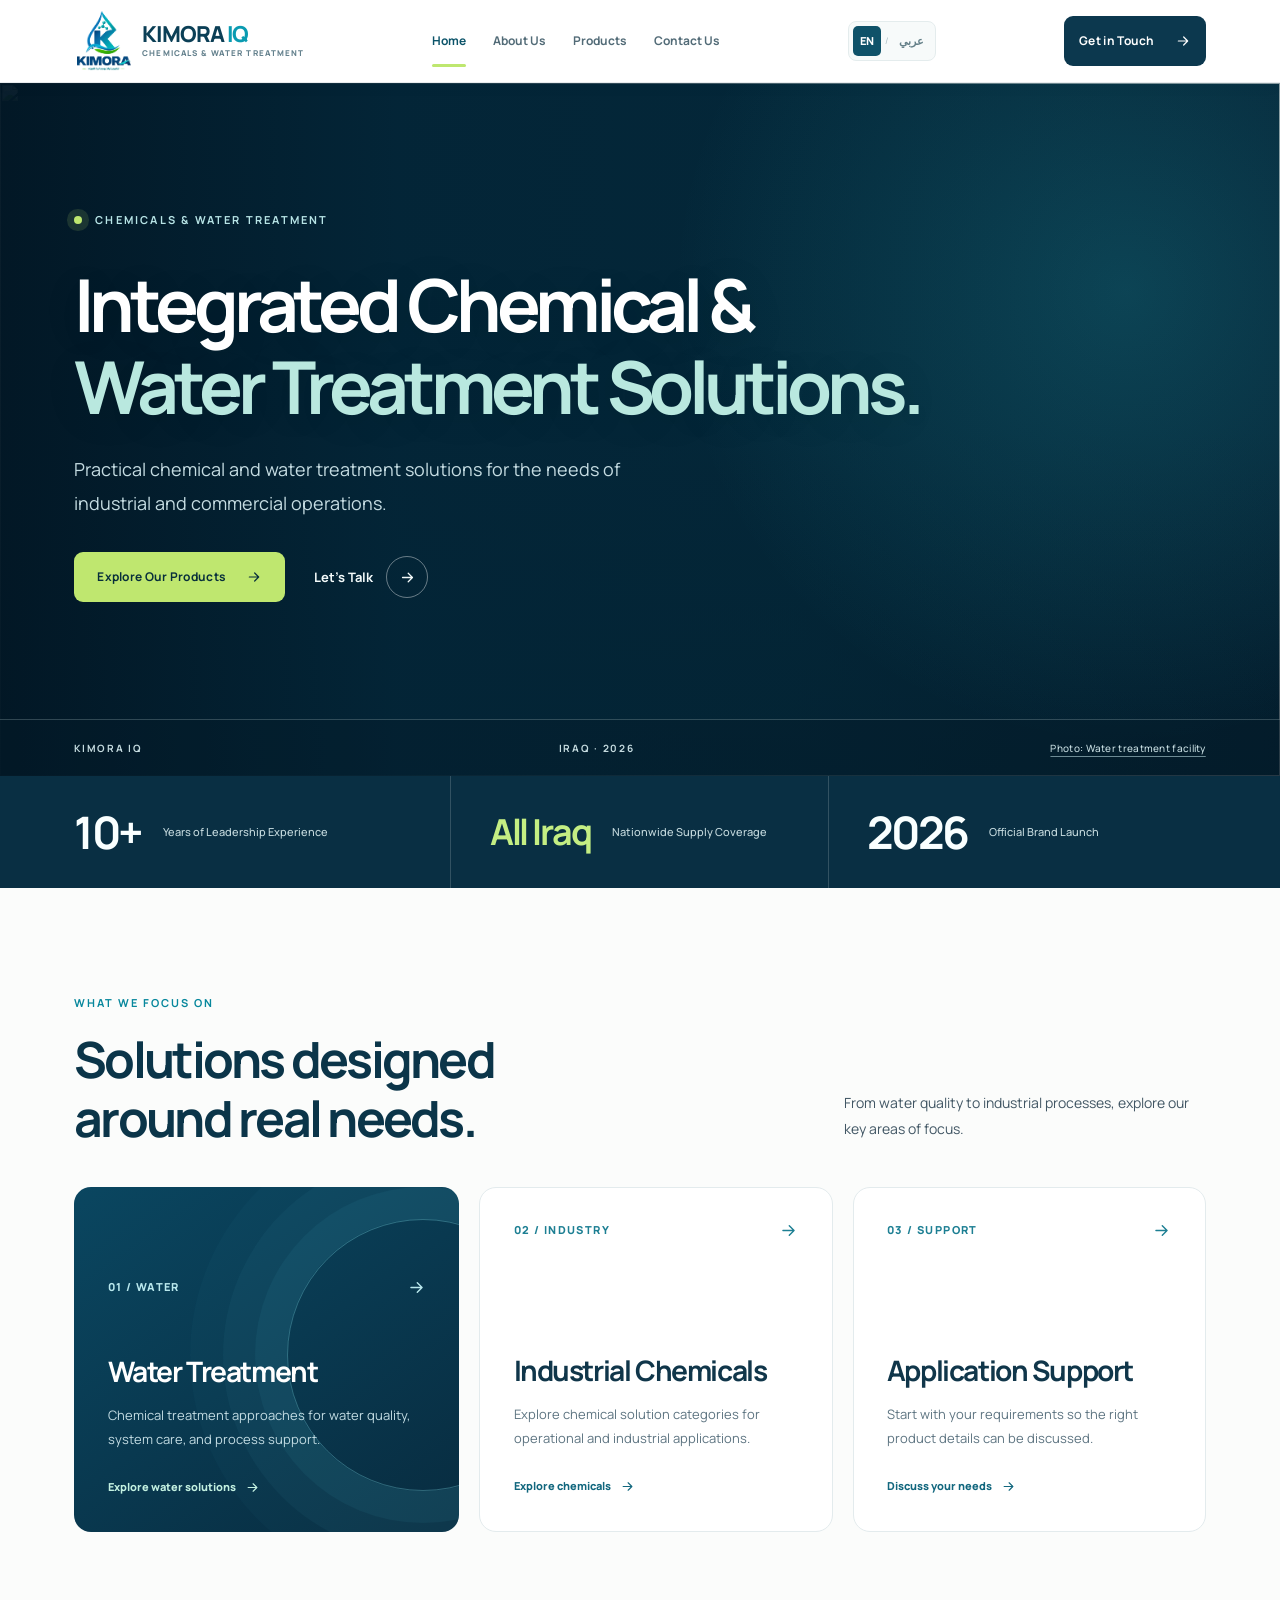
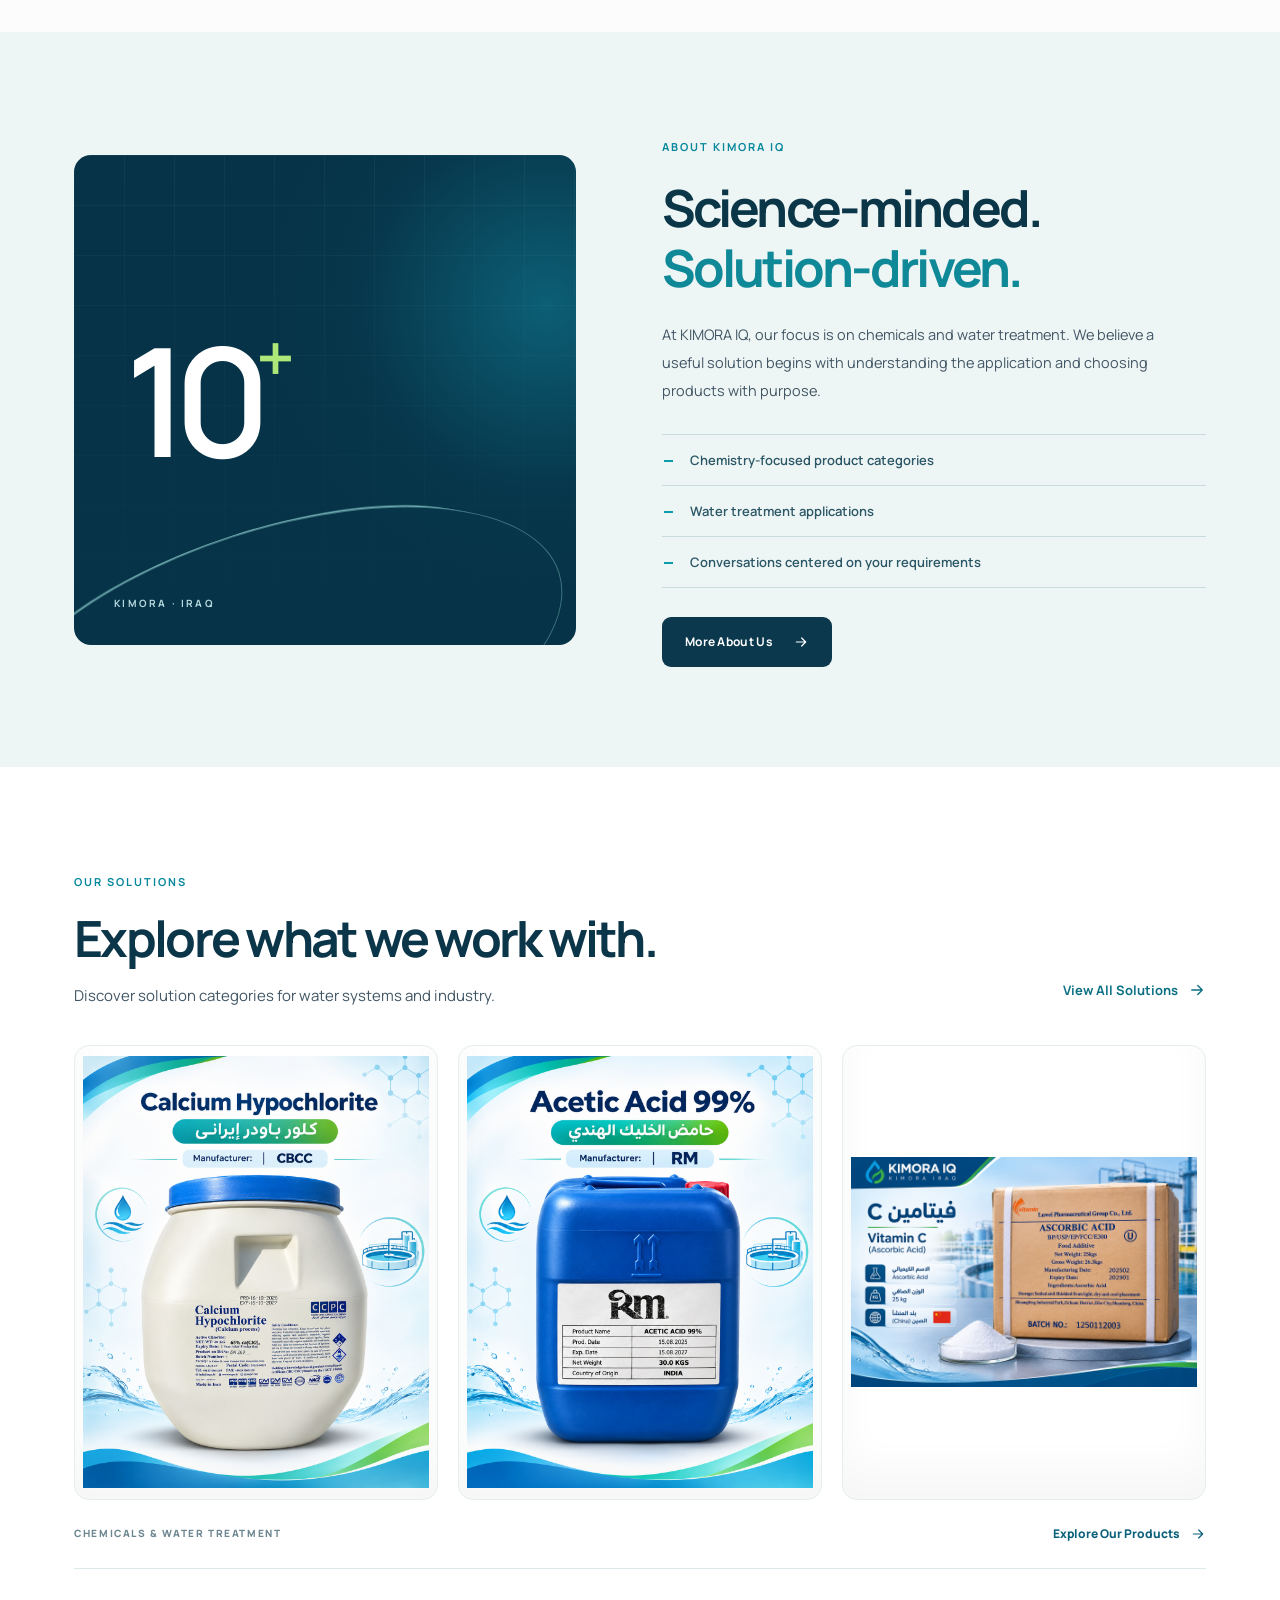
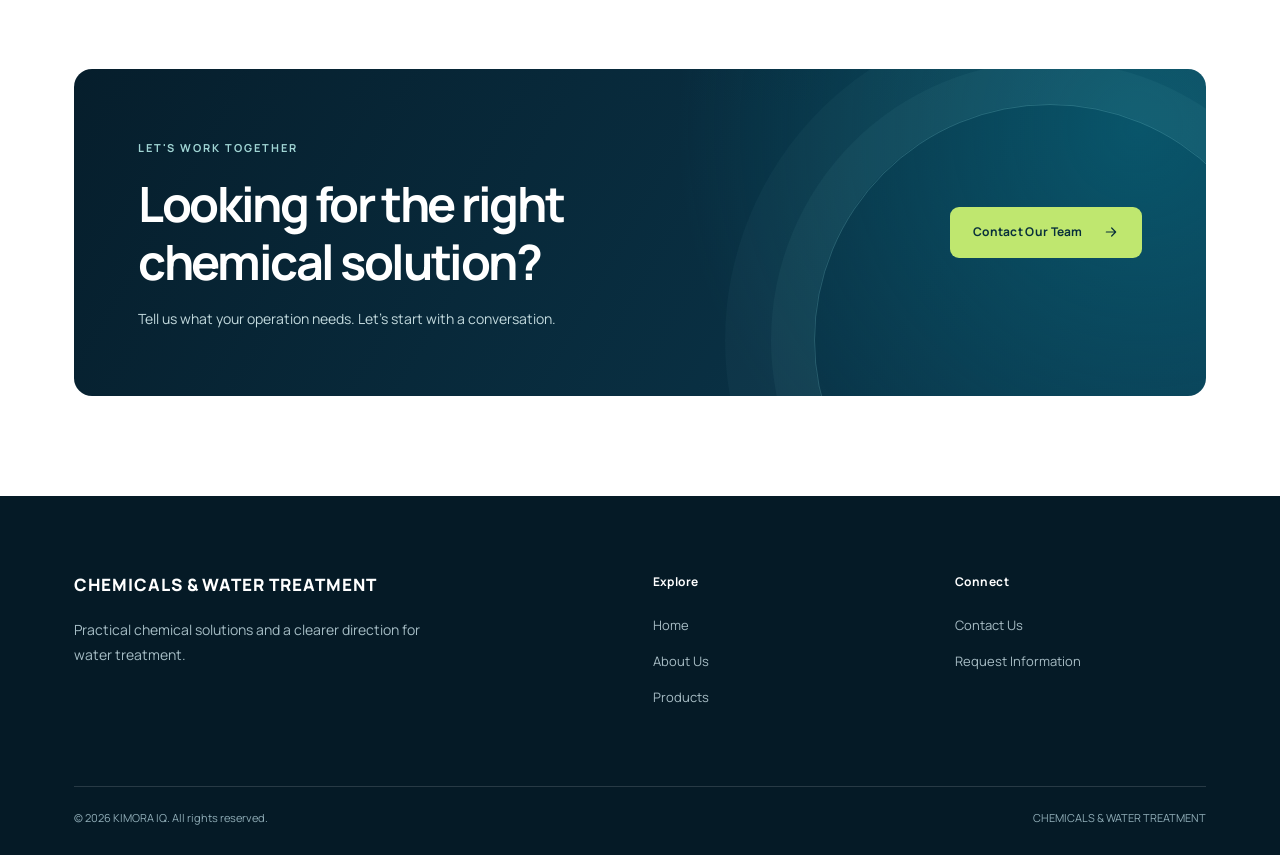
==== commit 0f4dd9a8: "Final client delivery polish: spacing, responsive geometry, visual balance and uncropped artwork" ====
--- a/index.html
+++ b/index.html
@@ -17,7 +17,7 @@
  <div class="lux-hero-image" aria-hidden="true"><img src="https://images.unsplash.com/photo-1644389355109-15b26f71c36b?auto=format&fit=crop&w=2400&q=85" width="2400" height="1600" alt="" fetchpriority="high" decoding="async"></div>
  <div class="lux-hero-shade" aria-hidden="true"></div>
  <div class="container lux-hero-content">
-  <div class="lux-hero-topline"><span class="lux-line-dot"></span><span>CHEMICALS &amp; WATER TREATMENT</span><span class="lux-hero-topline-number">01 / 03</span></div>
+  <div class="lux-hero-topline"><span class="lux-line-dot"></span><span>CHEMICALS &amp; WATER TREATMENT</span></div>
   <h1><span>Integrated Chemical &amp;</span><br><em>Water Treatment Solutions.</em></h1>
   <p>Practical chemical and water treatment solutions for the needs of industrial and commercial operations.</p>
   <div class="lux-hero-cta"><a href="products.html" class="btn btn-bright">Explore Our Products <svg viewBox="0 0 24 24" fill="none" stroke="currentColor" stroke-width="1.8" stroke-linecap="round" stroke-linejoin="round" aria-hidden="true"><path d="M5 12h14m-6-6 6 6-6 6"/></svg></a><a href="contact.html" class="lux-arrow-link">Let's Talk <span><svg viewBox="0 0 24 24" fill="none" stroke="currentColor" stroke-width="1.8" stroke-linecap="round" stroke-linejoin="round" aria-hidden="true"><path d="M5 12h14m-6-6 6 6-6 6"/></svg></span></a></div>
@@ -46,7 +46,7 @@
 </div></section>
 <section class="section lux-showcase"><div class="container">
  <div class="lux-showcase-heading"><div><span class="eyebrow">OUR SOLUTIONS</span><h2>Explore what we work with.</h2><p>Discover solution categories for water systems and industry.</p></div><a class="lux-showcase-more" href="products.html">View All Solutions <svg viewBox="0 0 24 24" fill="none" stroke="currentColor" stroke-width="1.8" stroke-linecap="round" stroke-linejoin="round" aria-hidden="true"><path d="M5 12h14m-6-6 6 6-6 6"/></svg></a></div>
- <div class="lux-showcase-images"><a href="products.html" aria-label="View all product images"><img src="1.png" alt="" loading="lazy" decoding="async"></a><a href="products.html" aria-label="View all product images"><img src="2.png" alt="" loading="lazy" decoding="async"></a><a href="products.html" aria-label="View all product images"><img src="3.png" alt="" loading="lazy" decoding="async"></a></div>
+ <div class="lux-showcase-images"><a href="products.html" aria-label="View all product images"><img src="1.png" alt="Kimora IQ product artwork" loading="lazy" decoding="async"></a><a href="products.html" aria-label="View all product images"><img src="2.png" alt="Kimora IQ product artwork" loading="lazy" decoding="async"></a><a href="products.html" aria-label="View all product images"><img src="3.png" alt="Kimora IQ product artwork" loading="lazy" decoding="async"></a></div>
  <div class="lux-showcase-bottom"><span>CHEMICALS &amp; WATER TREATMENT</span><a href="products.html">Explore Our Products <svg viewBox="0 0 24 24" fill="none" stroke="currentColor" stroke-width="1.8" stroke-linecap="round" stroke-linejoin="round" aria-hidden="true"><path d="M5 12h14m-6-6 6 6-6 6"/></svg></a></div>
 </div></section>
 <section class="lux-cta"><div class="container lux-cta-shell"><div><span class="eyebrow eyebrow-light">LET'S WORK TOGETHER</span><h2>Looking for the right<br>chemical solution?</h2><p>Tell us what your operation needs. Let's start with a conversation.</p></div><a class="btn btn-bright" href="contact.html#inquiry">Contact Our Team <svg viewBox="0 0 24 24" fill="none" stroke="currentColor" stroke-width="1.8" stroke-linecap="round" stroke-linejoin="round" aria-hidden="true"><path d="M5 12h14m-6-6 6 6-6 6"/></svg></a></div></section>
--- a/assets/luxury.css
+++ b/assets/luxury.css
@@ -452,3 +452,215 @@
  .footer-bottom{gap:11px}
 }
 @media(prefers-reduced-motion:reduce){html{scroll-behavior:auto}*,*::before,*::after{animation:none!important;transition:none!important}}
+
+
+/* ================================================================
+   KIMORA IQ / Final delivery — spacing, geometry and image fidelity
+   This layer intentionally refines, rather than replaces, the identity.
+   ================================================================ */
+:root{
+ --page-gutter:clamp(20px,5.8vw,88px);
+ --section-space:clamp(78px,7.8vw,116px);
+ --content-width:1240px;
+}
+html{scroll-padding-top:100px}
+body{font-size:15.5px;overflow-x:clip}
+.container{width:min(var(--content-width),calc(100% - var(--page-gutter)*2))}
+main{min-width:0}
+section{scroll-margin-top:100px}
+h1,h2,h3{text-wrap:balance}
+p{overflow-wrap:break-word}
+.section{padding-block:var(--section-space)}
+.eyebrow{display:inline-block;line-height:1.65}
+.btn{min-height:50px;gap:20px}
+.btn svg,.lux-showcase-more svg{flex-shrink:0}
+.site-header{box-shadow:0 3px 18px rgba(6,31,47,.028)}
+.nav-inner{height:82px;gap:clamp(14px,2vw,28px)}
+.brand{min-width:220px}
+.brand img{width:60px;height:60px;flex-shrink:0}
+.desktop-nav{gap:clamp(16px,2.1vw,31px)}
+.nav-cta{font-size:12px}
+.mobile-nav{max-height:calc(100dvh - 72px);overflow:auto}
+.mobile-nav a{min-height:45px;display:flex;align-items:center}
+.lux-hero{min-height:clamp(640px,77svh,780px)}
+.lux-hero-content{padding-top:clamp(103px,10vw,146px);padding-bottom:clamp(70px,7vw,104px)}
+.lux-hero-topline{margin-bottom:clamp(23px,2.6vw,37px)}
+.lux-hero h1{font-size:clamp(49px,5.7vw,78px);line-height:1.125;max-width:895px;margin-bottom:26px}
+.lux-hero-content>p{max-width:550px;line-height:1.86;margin-bottom:32px}
+.lux-hero-cta{gap:clamp(15px,2.3vw,29px)}
+.lux-hero-bottom-inner{min-height:56px}
+.lux-trust-item{min-height:112px;padding-block:25px;gap:clamp(12px,1.7vw,24px)}
+.lux-trust-number{font-size:clamp(32px,3.5vw,51px)}
+.lux-trust-word{font-size:clamp(24px,2.8vw,38px)}
+.lux-trust-item>span:last-child{max-width:190px;line-height:1.6}
+.lux-section-title{grid-template-columns:minmax(0,1.3fr) minmax(0,.68fr);align-items:end;gap:clamp(40px,6vw,100px);margin-bottom:39px}
+.lux-section-title h2,.lux-showcase-heading h2{font-size:clamp(35px,3.9vw,54px);max-width:665px;line-height:1.18}
+.lux-section-title>p{font-size:14px;max-width:375px;line-height:1.9}
+.lux-services{grid-template-columns:1.09fr 1fr 1fr;gap:clamp(12px,1.7vw,20px)}
+.lux-service{min-height:345px;padding:clamp(25px,2.6vw,34px);border-radius:17px}
+.lux-service h3{font-size:clamp(25px,2.2vw,32px);line-height:1.23;margin-bottom:14px}
+.lux-service p{font-size:13px;max-width:315px;line-height:1.88;margin-bottom:21px}
+.lux-service-more{line-height:1.65}
+.lux-story-grid{grid-template-columns:minmax(0,.96fr) minmax(0,1.04fr);gap:clamp(40px,6.7vw,105px)}
+.lux-story-art{min-height:490px;border-radius:17px;padding:clamp(35px,4vw,58px)}
+.lux-story-mega{font-size:clamp(112px,11.8vw,184px)}
+.lux-story-text h2{font-size:clamp(37px,4vw,55px);line-height:1.18}
+.lux-story-text>p{font-size:14.5px;line-height:1.93}
+.lux-story-points>div{padding-block:14px}
+.lux-showcase-heading{gap:30px;margin-bottom:34px}
+.lux-showcase-heading p{max-width:480px;line-height:1.9}
+.lux-showcase-images{gap:clamp(12px,1.7vw,20px)}
+.lux-showcase-images a{aspect-ratio:4/5;border-radius:15px;background:#fff;padding:8px;border-color:#e5edef}
+.lux-showcase-images img{object-fit:contain!important;object-position:center;width:100%;height:100%}
+.lux-showcase-images a:hover img{transform:scale(1.028)}
+.lux-showcase-bottom{padding-block:24px}
+.lux-cta{padding-bottom:var(--section-space)}
+.lux-cta-shell{min-height:296px;padding:clamp(37px,5vw,72px);border-radius:18px;gap:35px}
+.lux-cta h2{font-size:clamp(35px,3.8vw,52px);line-height:1.18}
+.lux-cta .btn{flex:none}
+.about-hero-grid{min-height:590px;padding-block:clamp(64px,6.9vw,94px)}
+.about-hero h1{font-size:clamp(42px,4.55vw,64px);line-height:1.19}
+.about-hero-content>p{max-width:590px;line-height:1.95}
+.about-hero-visual{min-height:405px}
+.about-core-year{font-size:clamp(100px,10.8vw,164px)}
+.about-stats-grid{align-items:stretch}
+.about-stat{padding-block:26px;padding-inline:clamp(17px,2.8vw,36px);min-height:113px}
+.about-stat strong{font-size:clamp(33px,3.6vw,51px)}
+.about-story-grid{grid-template-columns:minmax(0,.85fr) minmax(0,1.15fr);gap:clamp(42px,6.4vw,102px)}
+.about-story-aside h2{font-size:clamp(35px,3.8vw,55px)}
+.about-story-copy p{font-size:14.5px;line-height:1.95}
+.about-story-copy .about-lead{font-size:18px;line-height:1.82}
+.about-purpose-grid{gap:18px}
+.about-purpose-card{min-height:390px;padding:clamp(31px,3.2vw,44px)}
+.about-purpose-icon{margin-bottom:27px}
+.about-purpose-card h3{font-size:29px}
+.about-purpose-card p{font-size:14px;line-height:1.93}
+.about-values-grid{grid-template-columns:repeat(6,minmax(0,1fr));gap:17px}
+.about-value-card{grid-column:span 2;min-height:270px;padding:clamp(24px,2.5vw,34px)}
+.about-value-card:nth-child(4),.about-value-card:nth-child(5){grid-column:span 3}
+.about-value-card h3{font-size:21px;margin-top:37px}
+.about-value-card p{line-height:1.86}
+.about-difference-grid{grid-template-columns:minmax(0,.94fr) minmax(0,1.06fr);gap:clamp(48px,6.6vw,105px)}
+.about-difference-intro h2{font-size:clamp(36px,4vw,54px)}
+.about-advantage{padding-block:20px}
+.cta-panel{padding:clamp(36px,5vw,67px);min-height:292px;border-radius:18px}
+.cta-content h2{font-size:clamp(37px,4vw,53px)}
+.product-photo-gallery{padding-block:clamp(38px,5vw,70px) clamp(76px,8vw,116px)}
+.product-photo-grid{gap:clamp(11px,1.5vw,20px)}
+.product-photo-frame{aspect-ratio:3/4;border-radius:13px;box-shadow:0 7px 22px rgba(6,37,50,.035)}
+.product-photo-frame img{object-fit:contain;object-position:center}
+.product-photo-frame:hover{transform:translateY(-3px);box-shadow:0 17px 35px rgba(6,38,57,.1)}
+.footer-main{padding-block:clamp(55px,6vw,79px);gap:clamp(25px,4vw,65px)}
+.footer-brand p{max-width:360px;line-height:1.82}
+.footer-links{gap:13px}
+.footer-links a{min-height:23px}
+.footer-bottom{padding-block:22px 28px}
+html[dir="rtl"] .lux-hero h1{line-height:1.27;letter-spacing:0}
+html[dir="rtl"] h1,html[dir="rtl"] h2,html[dir="rtl"] h3{line-height:1.32}
+html[dir="rtl"] .lux-service h3,html[dir="rtl"] .about-value-card h3{line-height:1.35}
+html[dir="rtl"] .lux-story-points>div{padding-inline-start:28px}
+@media(max-width:1100px){
+ .brand{min-width:195px}
+ .brand img{width:54px;height:54px}
+ .lux-hero h1{font-size:clamp(47px,5.7vw,66px)}
+ .lux-service{padding:25px}
+ .lux-service h3{font-size:26px}
+ .lux-story-art{min-height:455px}
+ .about-purpose-card{min-height:415px}
+}
+@media(max-width:960px){
+ .nav-inner{height:74px}
+ .brand{min-width:0}
+ .lux-hero{min-height:0}
+ .lux-hero-content{padding-block:clamp(85px,9vw,125px) clamp(84px,8vw,105px)}
+ .lux-trust-number{font-size:37px}
+ .lux-services{grid-template-columns:repeat(3,minmax(0,1fr))}
+ .lux-service{min-height:345px;padding:21px}
+ .lux-service h3{font-size:24px}
+ .lux-story-grid{gap:36px}
+ .lux-story-art{min-height:415px}
+ .lux-story-mega{font-size:112px}
+ .about-values-grid{grid-template-columns:repeat(2,minmax(0,1fr))}
+ .about-value-card,.about-value-card:nth-child(4),.about-value-card:nth-child(5){grid-column:auto;min-height:265px}
+ .about-value-card:nth-child(5){grid-column:1/-1;min-height:225px}
+ .about-purpose-card{min-height:430px}
+ .about-hero-visual{min-height:350px}
+ .product-photo-grid{grid-template-columns:repeat(3,minmax(0,1fr))}
+}
+@media(max-width:760px){
+ :root{--section-space:clamp(64px,9vw,82px)}
+ .nav-inner{height:70px}
+ .lux-hero-content{padding-block:clamp(78px,11vw,104px) 78px}
+ .lux-hero h1{font-size:clamp(40px,7.8vw,58px);line-height:1.2;max-width:640px}
+ .lux-hero-content>p{font-size:15px;margin-bottom:26px}
+ .lux-trust-grid{grid-template-columns:repeat(2,minmax(0,1fr))}
+ .lux-trust-item{padding:20px!important}
+ .lux-trust-item:nth-child(3){grid-column:1/-1}
+ .lux-section-title{display:block;margin-bottom:29px}
+ .lux-section-title h2,.lux-showcase-heading h2{font-size:clamp(34px,6.5vw,46px)}
+ .lux-section-title>p{max-width:480px;margin-top:17px}
+ .lux-services{grid-template-columns:1fr;gap:13px}
+ .lux-service{min-height:242px;padding:26px}
+ .lux-service h3{font-size:27px}
+ .lux-service-top{margin-bottom:32px}
+ .lux-story-grid{grid-template-columns:1fr;gap:35px}
+ .lux-story-art{min-height:340px}
+ .lux-story-mega{font-size:128px}
+ .lux-story-text h2{font-size:clamp(36px,7.5vw,50px)}
+ .lux-showcase-images{gap:12px}
+ .lux-showcase-images a{border-radius:10px;padding:5px}
+ .lux-cta-shell{min-height:0}
+ .about-hero-grid{grid-template-columns:1fr;min-height:0;padding-block:64px 72px}
+ .about-hero-visual{min-height:245px}
+ .about-story-grid,.about-difference-grid{grid-template-columns:1fr;gap:32px}
+ .about-purpose-grid{grid-template-columns:1fr;gap:14px}
+ .about-purpose-card{min-height:0;padding:31px}
+ .about-value-card{padding:26px}
+ .about-values-grid{grid-template-columns:1fr}
+ .about-value-card,.about-value-card:nth-child(4),.about-value-card:nth-child(5){grid-column:1;min-height:0}
+ .about-value-card h3{margin-top:31px}
+ .product-photo-grid{grid-template-columns:repeat(2,minmax(0,1fr));gap:11px}
+ .footer-main{grid-template-columns:1fr 1fr;gap:34px}
+ .footer-brand{grid-column:1/-1}
+}
+@media(max-width:480px){
+ .nav-inner{gap:9px}
+ .brand img{width:49px;height:49px}
+ .brand-copy strong{font-size:18px}
+ .lux-hero h1{font-size:clamp(35px,9.6vw,43px);line-height:1.24}
+ .lux-hero-content{padding-top:69px;padding-bottom:70px}
+ .lux-hero-topline{font-size:9px}
+ .lux-hero-cta .btn{min-height:50px}
+ .lux-trust-grid{grid-template-columns:1fr}
+ .lux-trust-item{grid-column:auto!important;min-height:83px}
+ .lux-trust-item:nth-child(3){grid-column:auto!important}
+ .lux-trust-number{font-size:33px}
+ .lux-trust-word{font-size:27px}
+ .lux-section-title h2,.lux-showcase-heading h2{font-size:33px}
+ .lux-service{min-height:252px;padding:24px}
+ .lux-story-art{min-height:295px}
+ .lux-story-mega{font-size:105px}
+ .lux-story-text h2{font-size:37px}
+ .lux-showcase-images{grid-template-columns:repeat(2,minmax(0,1fr));gap:10px}
+ .lux-showcase-images a:last-child{display:none}
+ .lux-cta-shell{padding:28px}
+ .lux-cta h2{font-size:35px}
+ .about-hero h1{font-size:39px}
+ .about-hero-visual{min-height:210px}
+ .about-core-year{font-size:98px}
+ .about-story-aside h2,.about-difference-intro h2{font-size:36px}
+ .about-stat strong{font-size:36px}
+ .about-purpose-card{padding:27px}
+ .about-value-card{padding:26px}
+ .product-photo-frame{border-radius:10px}
+ .footer-bottom{gap:10px}
+}
+@media(max-width:340px){
+ .brand-copy small{display:none}
+ .lux-hero h1{font-size:33px}
+ .product-photo-grid{gap:8px}
+ .footer-main{gap:22px}
+}
+@media(prefers-reduced-motion:reduce){
+ .lux-service:hover,.product-photo-frame:hover{transform:none}
+}
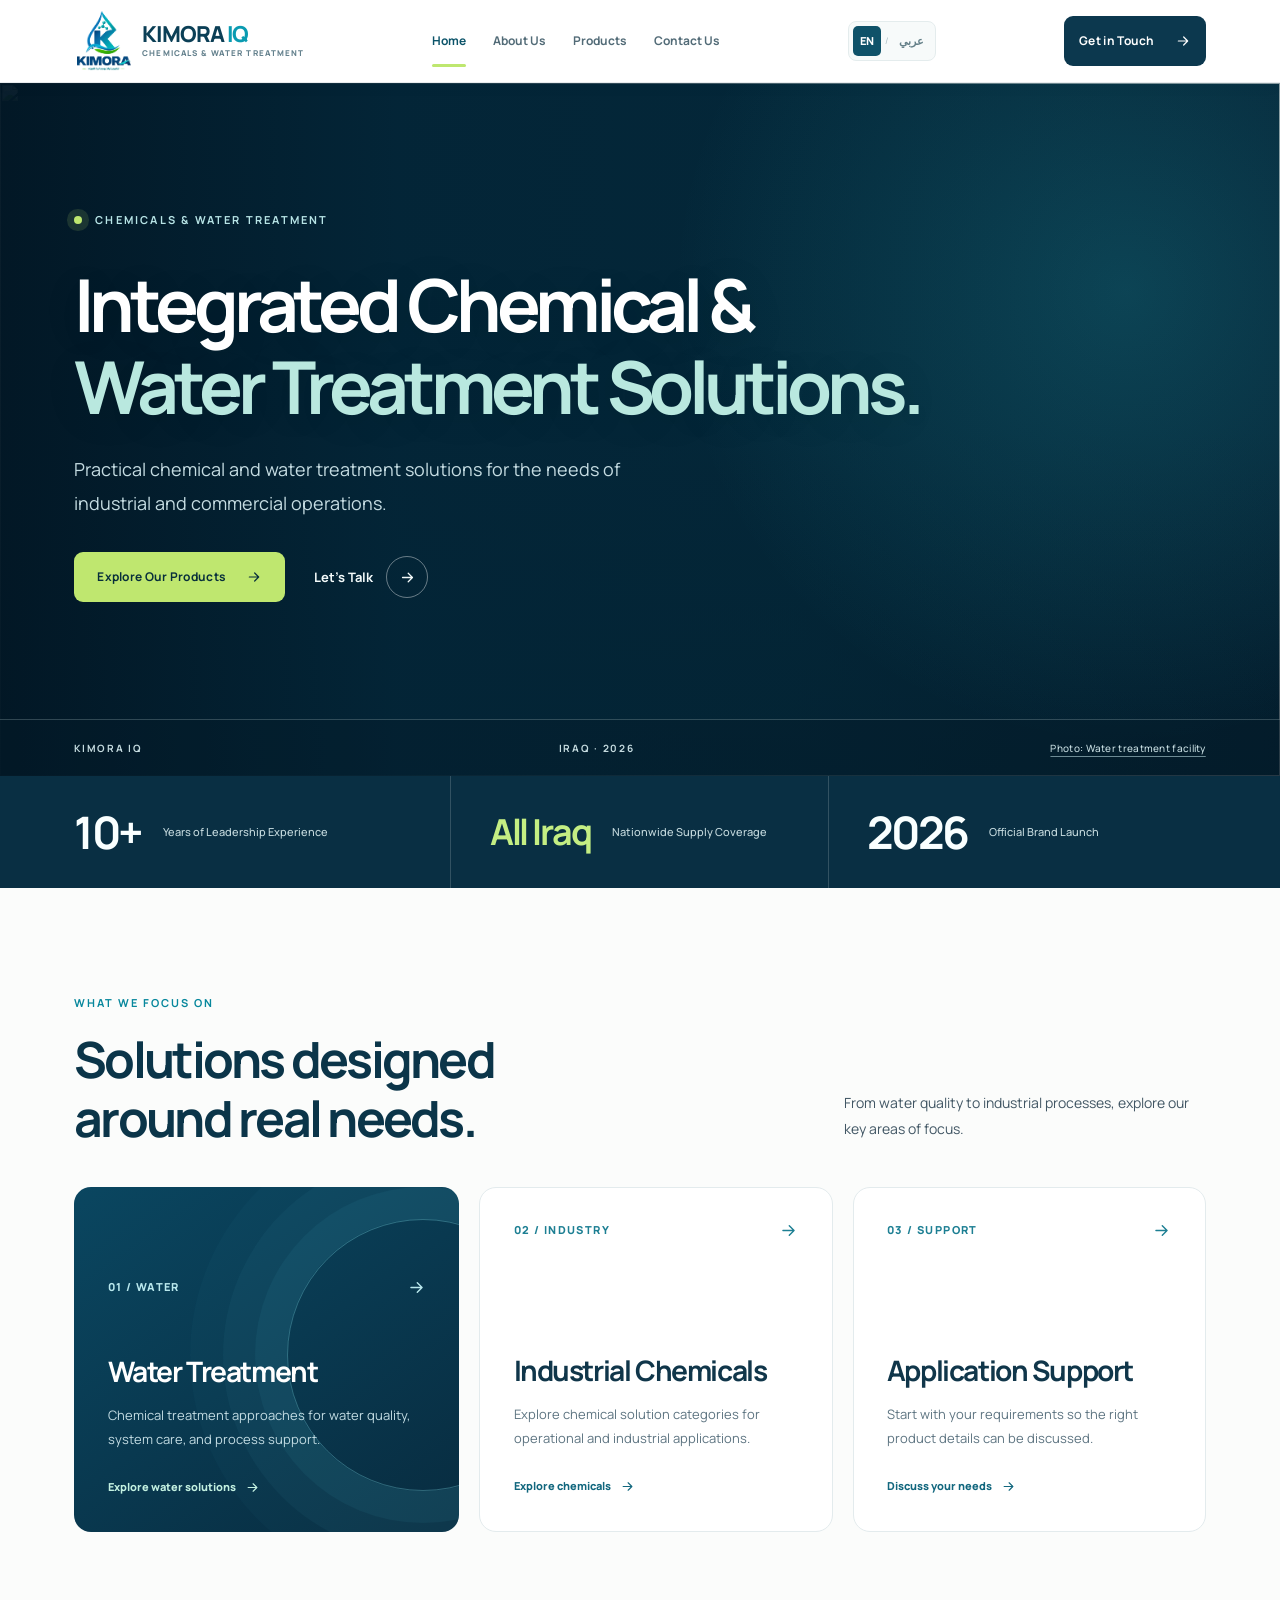
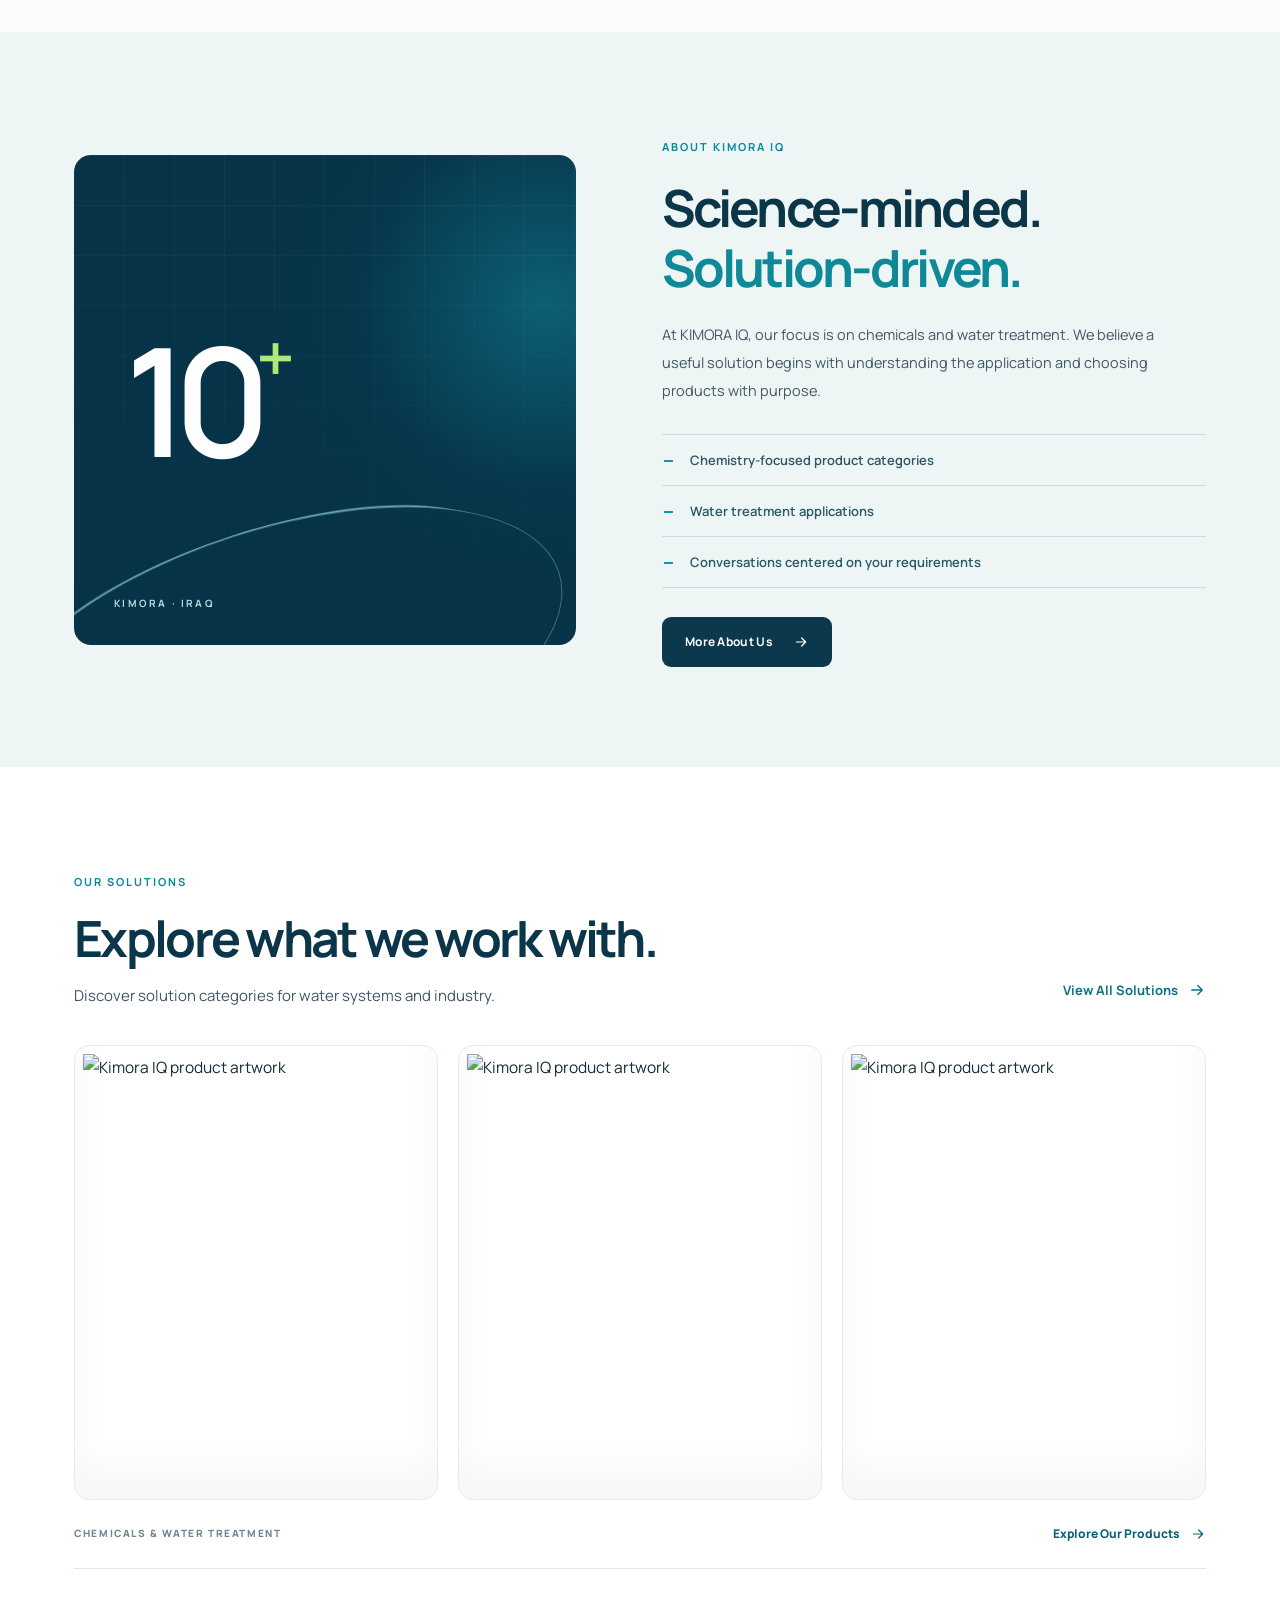
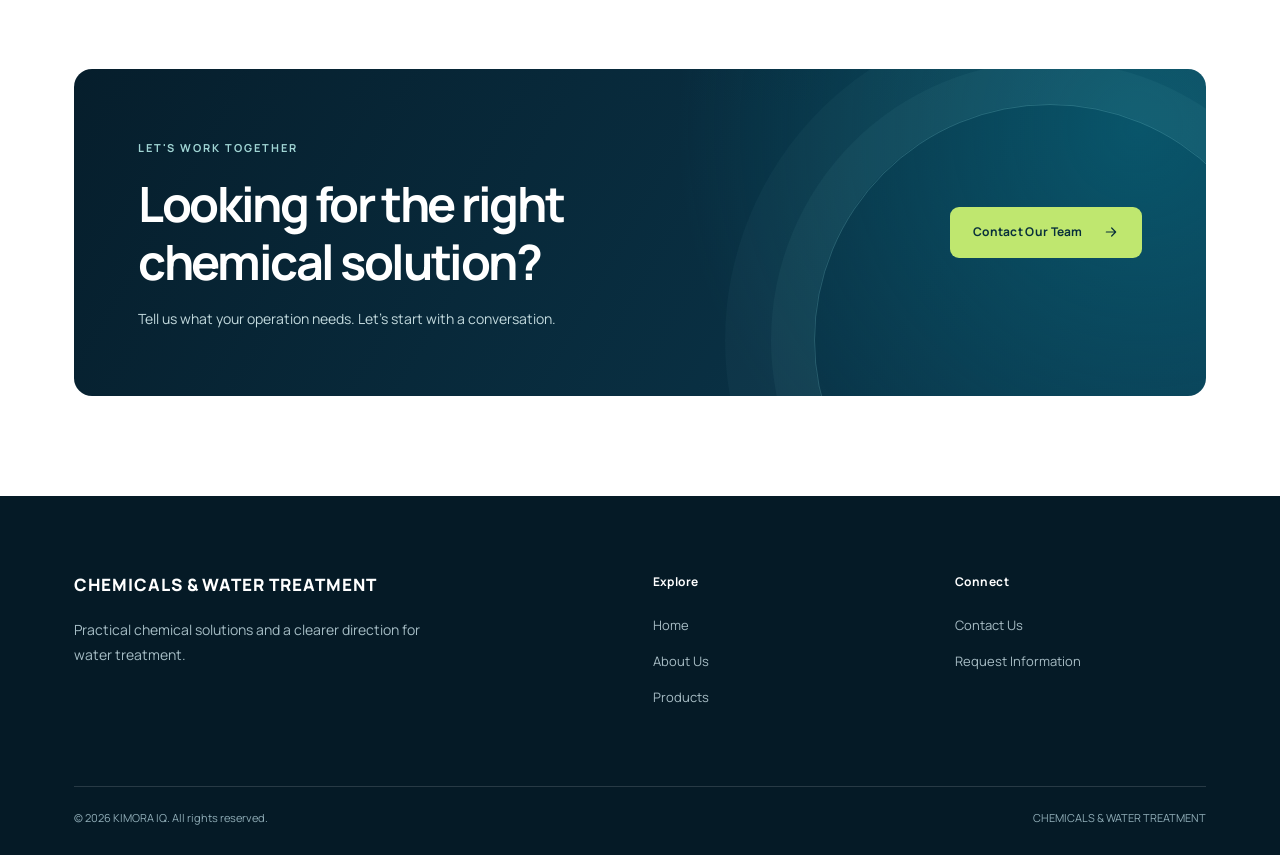
==== commit d02029bb: "Optimize all 30 product images to 350KB WebP for Pages and add illustrative logistics photography" ====
--- a/index.html
+++ b/index.html
@@ -46,7 +46,7 @@
 </div></section>
 <section class="section lux-showcase"><div class="container">
  <div class="lux-showcase-heading"><div><span class="eyebrow">OUR SOLUTIONS</span><h2>Explore what we work with.</h2><p>Discover solution categories for water systems and industry.</p></div><a class="lux-showcase-more" href="products.html">View All Solutions <svg viewBox="0 0 24 24" fill="none" stroke="currentColor" stroke-width="1.8" stroke-linecap="round" stroke-linejoin="round" aria-hidden="true"><path d="M5 12h14m-6-6 6 6-6 6"/></svg></a></div>
- <div class="lux-showcase-images"><a href="products.html" aria-label="View all product images"><img src="1.png" alt="Kimora IQ product artwork" loading="lazy" decoding="async"></a><a href="products.html" aria-label="View all product images"><img src="2.png" alt="Kimora IQ product artwork" loading="lazy" decoding="async"></a><a href="products.html" aria-label="View all product images"><img src="3.png" alt="Kimora IQ product artwork" loading="lazy" decoding="async"></a></div>
+ <div class="lux-showcase-images"><a href="products.html" aria-label="View all product images"><img src="1.webp" alt="Kimora IQ product artwork" loading="lazy" decoding="async"></a><a href="products.html" aria-label="View all product images"><img src="2.webp" alt="Kimora IQ product artwork" loading="lazy" decoding="async"></a><a href="products.html" aria-label="View all product images"><img src="3.webp" alt="Kimora IQ product artwork" loading="lazy" decoding="async"></a></div>
  <div class="lux-showcase-bottom"><span>CHEMICALS &amp; WATER TREATMENT</span><a href="products.html">Explore Our Products <svg viewBox="0 0 24 24" fill="none" stroke="currentColor" stroke-width="1.8" stroke-linecap="round" stroke-linejoin="round" aria-hidden="true"><path d="M5 12h14m-6-6 6 6-6 6"/></svg></a></div>
 </div></section>
 <section class="lux-cta"><div class="container lux-cta-shell"><div><span class="eyebrow eyebrow-light">LET'S WORK TOGETHER</span><h2>Looking for the right<br>chemical solution?</h2><p>Tell us what your operation needs. Let's start with a conversation.</p></div><a class="btn btn-bright" href="contact.html#inquiry">Contact Our Team <svg viewBox="0 0 24 24" fill="none" stroke="currentColor" stroke-width="1.8" stroke-linecap="round" stroke-linejoin="round" aria-hidden="true"><path d="M5 12h14m-6-6 6 6-6 6"/></svg></a></div></section>
--- a/assets/luxury.css
+++ b/assets/luxury.css
@@ -465,7 +465,7 @@
 }
 html{scroll-padding-top:100px}
 body{font-size:15.5px;overflow-x:clip}
-.container{width:min(var(--content-width),calc(100% - var(--page-gutter)*2))}
+.container{width:min(var(--content-width),calc(100% - var(--page-gutter) - var(--page-gutter)))}
 main{min-width:0}
 section{scroll-margin-top:100px}
 h1,h2,h3{text-wrap:balance}
@@ -664,3 +664,34 @@
 @media(prefers-reduced-motion:reduce){
  .lux-service:hover,.product-photo-frame:hover{transform:none}
 }
+
+/* Illustrative storage / logistics section; no facility claims or addresses. */
+.warehouse-editorial-section{background:#f3f8f8}
+.warehouse-editorial-heading{display:grid;grid-template-columns:minmax(0,1.2fr) minmax(0,.6fr);gap:clamp(26px,5vw,80px);align-items:end;margin-bottom:35px}
+.warehouse-editorial-heading h2{font-size:clamp(35px,4vw,54px);line-height:1.17;margin:15px 0 0;color:#0d3749}
+.warehouse-editorial-heading>p{font-size:14px;line-height:1.87;max-width:350px;margin:0 0 3px}
+.warehouse-editorial-grid{display:grid;grid-template-columns:repeat(3,minmax(0,1fr));gap:clamp(12px,1.7vw,22px)}
+.warehouse-editorial-card{margin:0;min-width:0;background:#fff;border:1px solid #dce9eb;border-radius:15px;overflow:hidden;box-shadow:0 12px 35px rgba(8,46,63,.04)}
+.warehouse-editorial-media{aspect-ratio:1.35;overflow:hidden;background:#d9e6e8}
+.warehouse-editorial-media img{display:block;width:100%;height:100%;object-fit:cover;filter:saturate(.83);transition:transform .35s ease}
+.warehouse-editorial-card:hover img{transform:scale(1.03)}
+.warehouse-editorial-card figcaption{display:flex;flex-direction:column;align-items:flex-start;gap:11px;padding:24px clamp(18px,2.3vw,30px) 27px}
+.warehouse-editorial-index{font-size:10px;font-weight:800;letter-spacing:.13em;color:#0b8698}
+.warehouse-editorial-card strong{font-size:clamp(20px,2vw,25px);font-weight:700;color:#0b3d50;line-height:1.35}
+.warehouse-editorial-note{font-size:12px;color:#748a94;margin:20px 0 0;line-height:1.7}
+html[dir=rtl] .warehouse-editorial-heading h2,html[dir=rtl] .warehouse-editorial-card strong{font-family:"Tajawal",sans-serif;letter-spacing:0}
+@media(max-width:780px){
+ .warehouse-editorial-heading{grid-template-columns:1fr;gap:12px}
+ .warehouse-editorial-heading h2{font-size:clamp(34px,6.2vw,43px)}
+ .warehouse-editorial-grid{grid-template-columns:1fr 1fr}
+ .warehouse-editorial-card:last-child{grid-column:1/-1}
+ .warehouse-editorial-card:last-child .warehouse-editorial-media{aspect-ratio:2.1}
+}
+@media(max-width:510px){
+ .warehouse-editorial-grid{grid-template-columns:1fr;gap:15px}
+ .warehouse-editorial-card:last-child{grid-column:auto}
+ .warehouse-editorial-card:last-child .warehouse-editorial-media,.warehouse-editorial-media{aspect-ratio:1.52}
+ .warehouse-editorial-card figcaption{padding:19px 20px 21px}
+ .warehouse-editorial-note{margin-top:17px}
+}
+@media(prefers-reduced-motion:reduce){.warehouse-editorial-media img{transition:none}.warehouse-editorial-card:hover img{transform:none}}
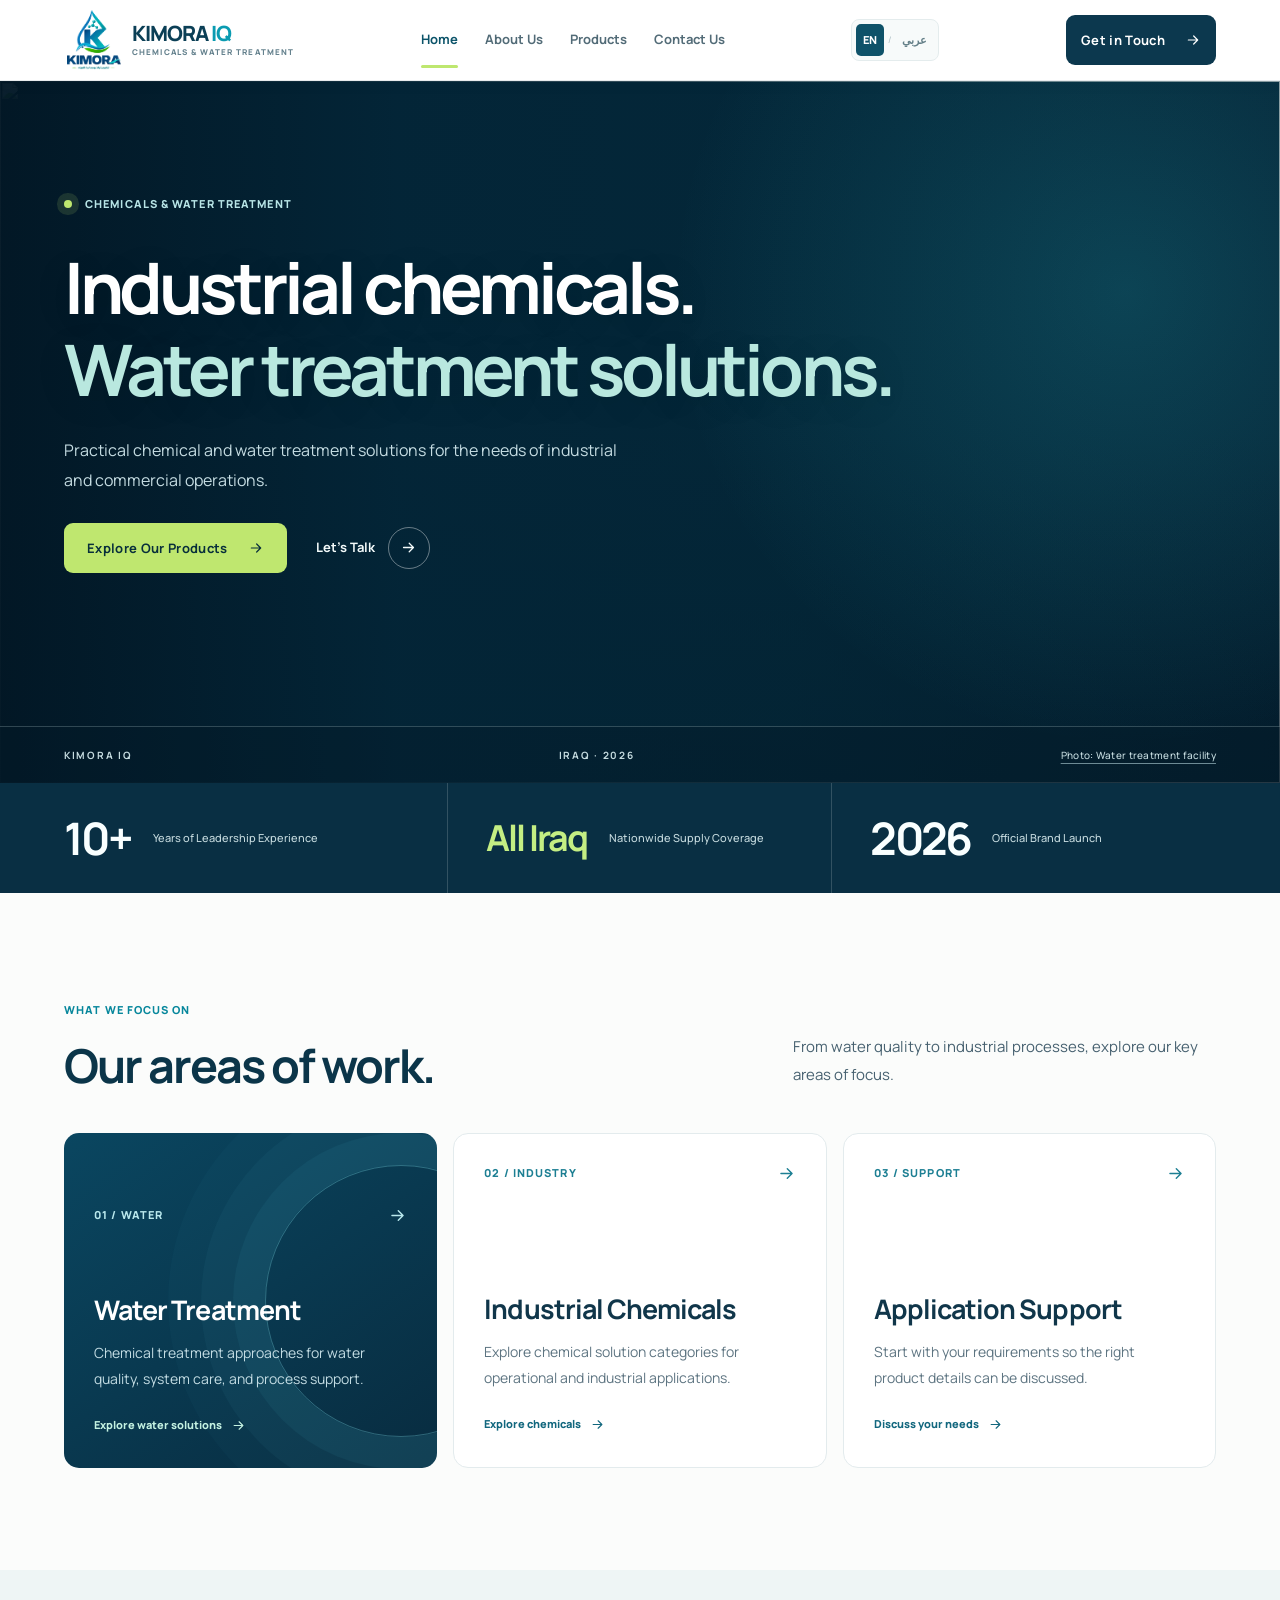
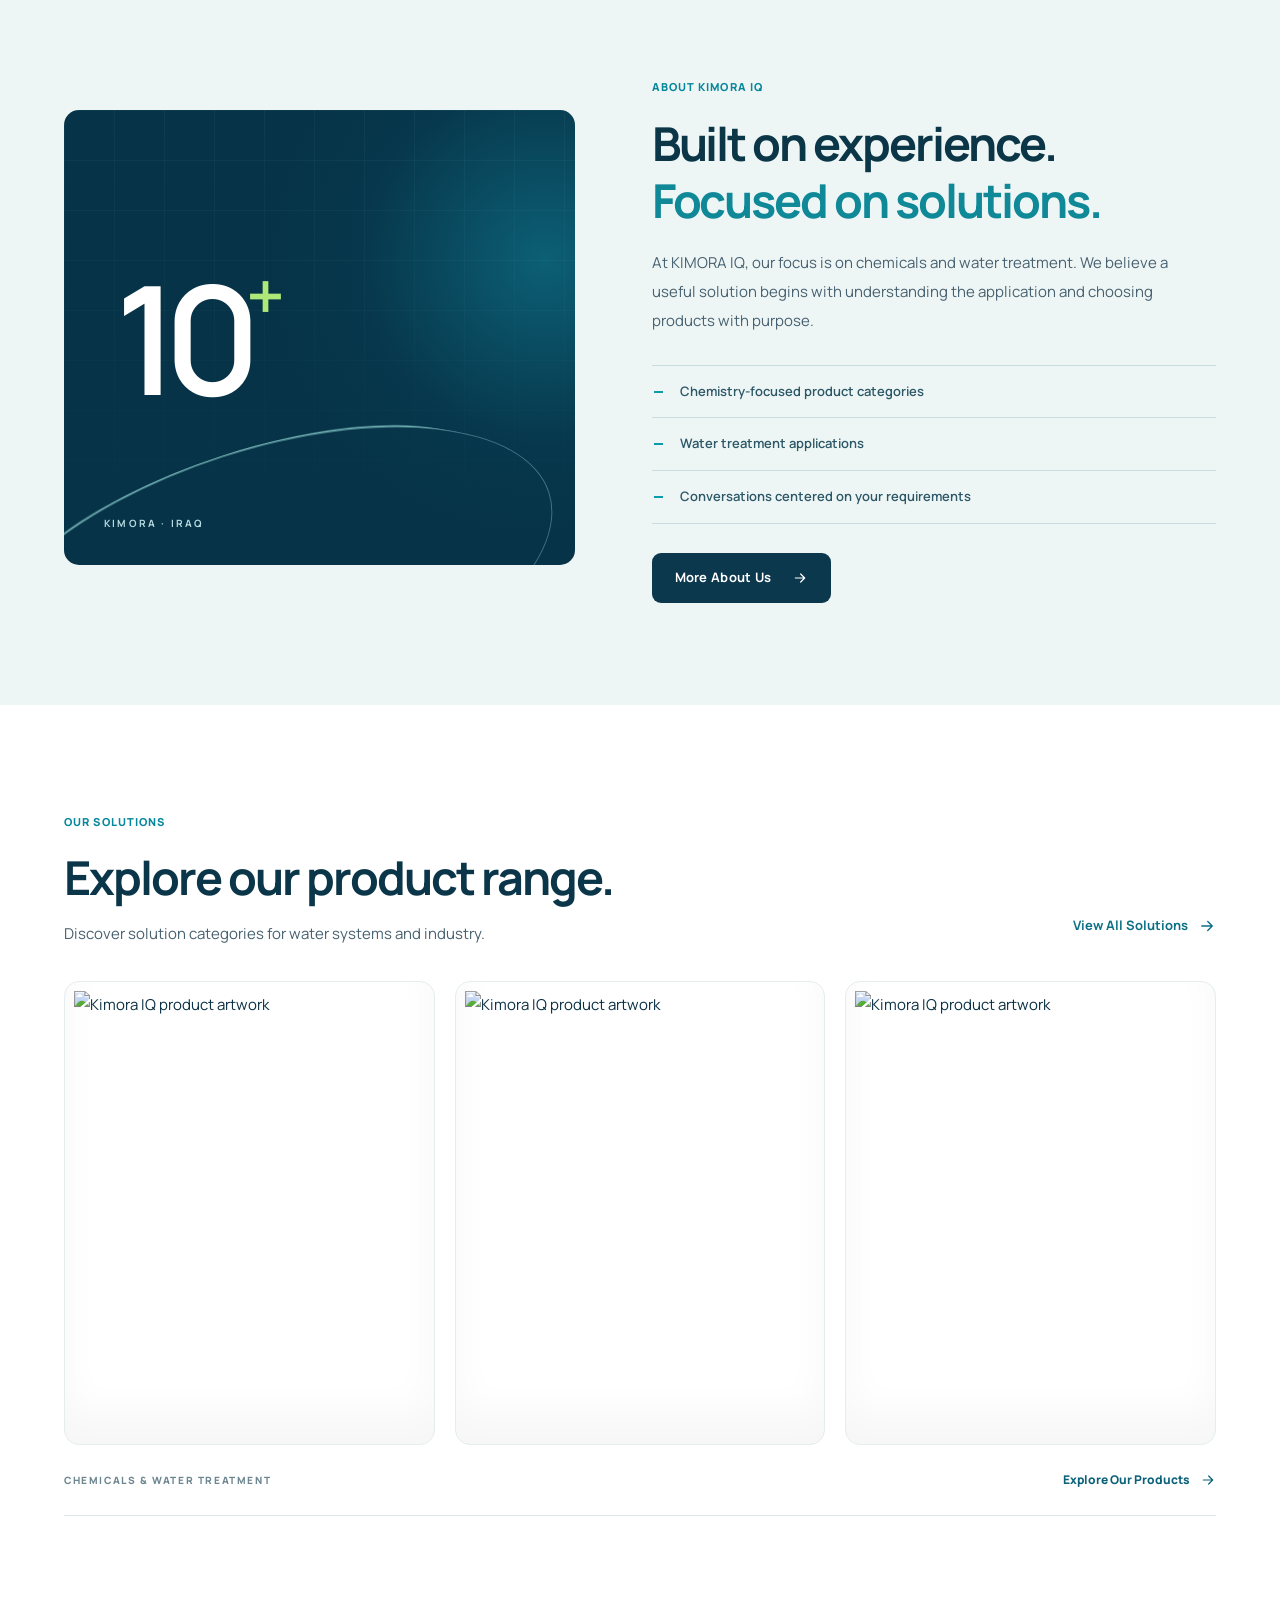
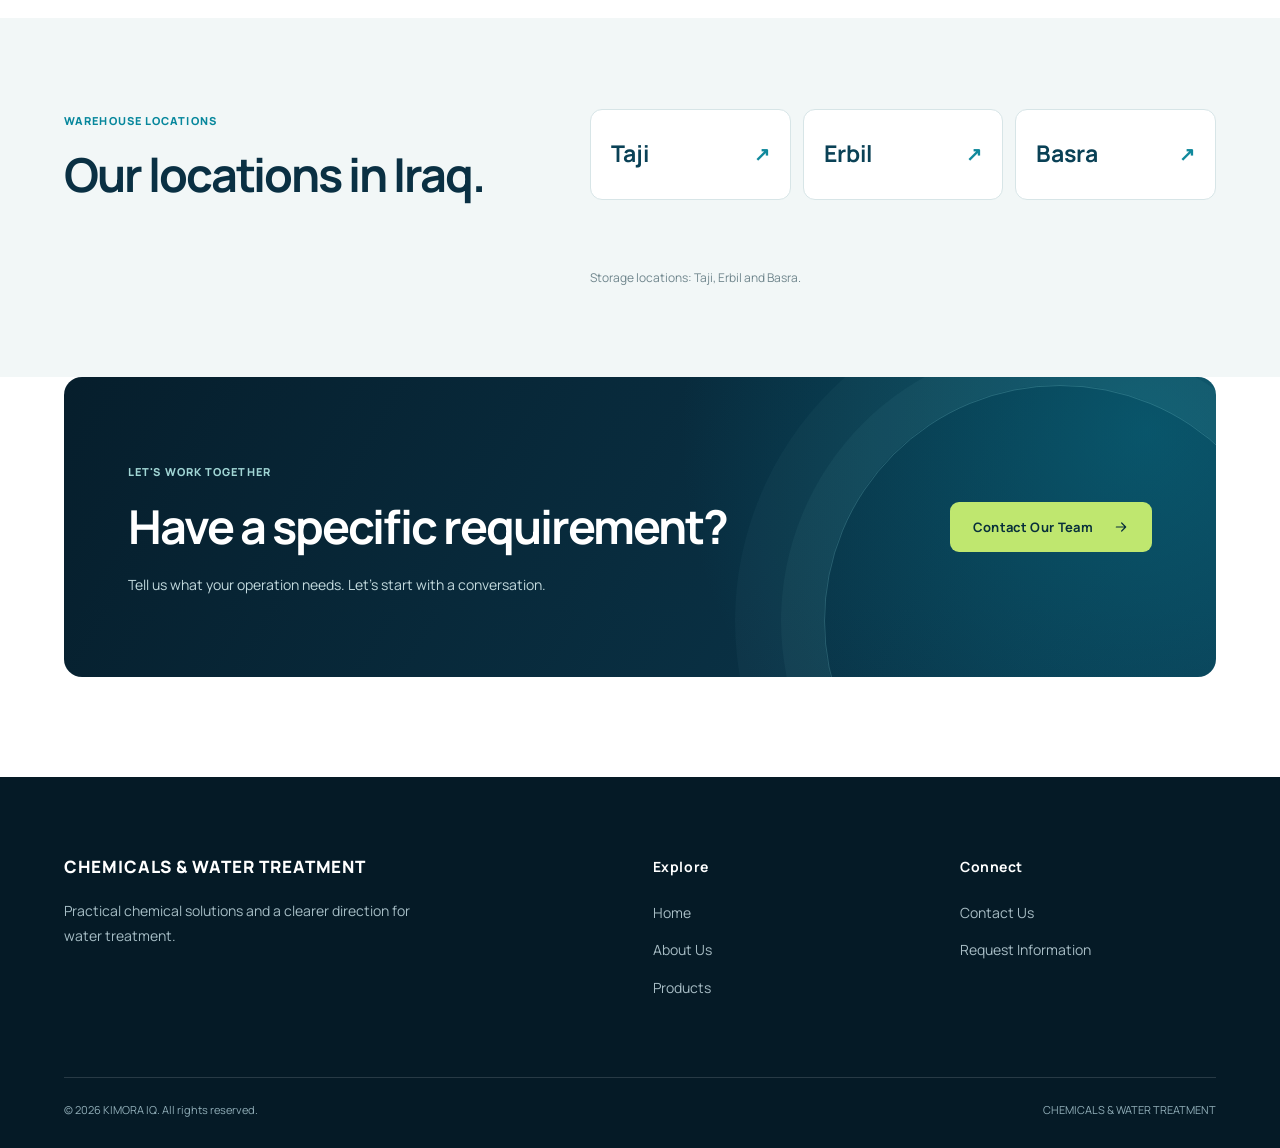
==== commit 49678598: "Unify typography and responsive layout; name Taji Erbil and Basra locations" ====
--- a/index.html
+++ b/index.html
@@ -6,6 +6,7 @@
 <link rel="icon" href="assets/favicon.svg" type="image/svg+xml"><link rel="preconnect" href="https://fonts.googleapis.com"><link rel="preconnect" href="https://fonts.gstatic.com" crossorigin>
 <link href="https://fonts.googleapis.com/css2?family=Manrope:wght@400;500;600;700;800&family=Tajawal:wght@400;500;600;700;800&display=swap" rel="stylesheet">
 <link rel="stylesheet" href="assets/luxury.css">
+<link rel="stylesheet" href="assets/design-system.css">
 <script src="assets/supabase-config.js" defer></script><script src="assets/i18n.js" defer></script><script src="assets/app.js" defer></script>
 </head><body><a class="skip-link" href="#main">Skip to content</a><header class="site-header" id="top"><div class="container nav-inner">
   <a class="brand" href="index.html" aria-label="Kimora IQ homepage"><img src="kimora%20iq.png" alt="Kimora IQ logo" width="76" height="76"><span class="brand-copy"><strong>KIMORA <span>IQ</span></strong><small>CHEMICALS &amp; WATER TREATMENT</small></span></a>
@@ -18,7 +19,7 @@
  <div class="lux-hero-shade" aria-hidden="true"></div>
  <div class="container lux-hero-content">
   <div class="lux-hero-topline"><span class="lux-line-dot"></span><span>CHEMICALS &amp; WATER TREATMENT</span></div>
-  <h1><span>Integrated Chemical &amp;</span><br><em>Water Treatment Solutions.</em></h1>
+  <h1><span>Industrial chemicals.</span><br><em>Water treatment solutions.</em></h1>
   <p>Practical chemical and water treatment solutions for the needs of industrial and commercial operations.</p>
   <div class="lux-hero-cta"><a href="products.html" class="btn btn-bright">Explore Our Products <svg viewBox="0 0 24 24" fill="none" stroke="currentColor" stroke-width="1.8" stroke-linecap="round" stroke-linejoin="round" aria-hidden="true"><path d="M5 12h14m-6-6 6 6-6 6"/></svg></a><a href="contact.html" class="lux-arrow-link">Let's Talk <span><svg viewBox="0 0 24 24" fill="none" stroke="currentColor" stroke-width="1.8" stroke-linecap="round" stroke-linejoin="round" aria-hidden="true"><path d="M5 12h14m-6-6 6 6-6 6"/></svg></span></a></div>
  </div>
@@ -30,7 +31,7 @@
  <div class="lux-trust-item"><span class="lux-trust-number">2026</span><span>Official Brand Launch</span></div>
 </div></section>
 <section class="section lux-focus"><div class="container">
- <div class="lux-section-title"><div><span class="eyebrow">WHAT WE FOCUS ON</span><h2>Solutions designed around real needs.</h2></div><p>From water quality to industrial processes, explore our key areas of focus.</p></div>
+ <div class="lux-section-title"><div><span class="eyebrow">WHAT WE FOCUS ON</span><h2>Our areas of work.</h2></div><p>From water quality to industrial processes, explore our key areas of focus.</p></div>
  <div class="lux-services">
   <a class="lux-service lux-service-feature" href="products.html"><div class="lux-service-shape" aria-hidden="true"></div><div class="lux-service-top"><span>01 / WATER</span><svg viewBox="0 0 24 24" fill="none" stroke="currentColor" stroke-width="1.8" stroke-linecap="round" stroke-linejoin="round" aria-hidden="true"><path d="M5 12h14m-6-6 6 6-6 6"/></svg></div><div><h3>Water Treatment</h3><p>Chemical treatment approaches for water quality, system care, and process support.</p><span class="lux-service-more">Explore water solutions <svg viewBox="0 0 24 24" fill="none" stroke="currentColor" stroke-width="1.8" stroke-linecap="round" stroke-linejoin="round" aria-hidden="true"><path d="M5 12h14m-6-6 6 6-6 6"/></svg></span></div></a>
   <a class="lux-service" href="products.html"><div class="lux-service-top"><span>02 / INDUSTRY</span><svg viewBox="0 0 24 24" fill="none" stroke="currentColor" stroke-width="1.8" stroke-linecap="round" stroke-linejoin="round" aria-hidden="true"><path d="M5 12h14m-6-6 6 6-6 6"/></svg></div><div><h3>Industrial Chemicals</h3><p>Explore chemical solution categories for operational and industrial applications.</p><span class="lux-service-more">Explore chemicals <svg viewBox="0 0 24 24" fill="none" stroke="currentColor" stroke-width="1.8" stroke-linecap="round" stroke-linejoin="round" aria-hidden="true"><path d="M5 12h14m-6-6 6 6-6 6"/></svg></span></div></a>
@@ -39,17 +40,28 @@
 </div></section>
 <section class="section lux-story"><div class="container lux-story-grid">
  <div class="lux-story-art" aria-hidden="true"><div class="lux-story-art-grid"></div><span class="lux-story-mega">10<span>+</span></span><div class="lux-story-swoosh"></div><span class="lux-story-art-foot">KIMORA · IRAQ</span></div>
- <div class="lux-story-text"><span class="eyebrow">ABOUT KIMORA IQ</span><h2>Science-minded.<br><span>Solution-driven.</span></h2><p>At KIMORA IQ, our focus is on chemicals and water treatment. We believe a useful solution begins with understanding the application and choosing products with purpose.</p>
+ <div class="lux-story-text"><span class="eyebrow">ABOUT KIMORA IQ</span><h2>Built on experience.<br><span>Focused on solutions.</span></h2><p>At KIMORA IQ, our focus is on chemicals and water treatment. We believe a useful solution begins with understanding the application and choosing products with purpose.</p>
  <div class="lux-story-points"><div>Chemistry-focused product categories</div><div>Water treatment applications</div><div>Conversations centered on your requirements</div></div>
  <a class="btn btn-dark" href="about.html">More About Us <svg viewBox="0 0 24 24" fill="none" stroke="currentColor" stroke-width="1.8" stroke-linecap="round" stroke-linejoin="round" aria-hidden="true"><path d="M5 12h14m-6-6 6 6-6 6"/></svg></a>
  </div>
 </div></section>
 <section class="section lux-showcase"><div class="container">
- <div class="lux-showcase-heading"><div><span class="eyebrow">OUR SOLUTIONS</span><h2>Explore what we work with.</h2><p>Discover solution categories for water systems and industry.</p></div><a class="lux-showcase-more" href="products.html">View All Solutions <svg viewBox="0 0 24 24" fill="none" stroke="currentColor" stroke-width="1.8" stroke-linecap="round" stroke-linejoin="round" aria-hidden="true"><path d="M5 12h14m-6-6 6 6-6 6"/></svg></a></div>
+ <div class="lux-showcase-heading"><div><span class="eyebrow">OUR SOLUTIONS</span><h2>Explore our product range.</h2><p>Discover solution categories for water systems and industry.</p></div><a class="lux-showcase-more" href="products.html">View All Solutions <svg viewBox="0 0 24 24" fill="none" stroke="currentColor" stroke-width="1.8" stroke-linecap="round" stroke-linejoin="round" aria-hidden="true"><path d="M5 12h14m-6-6 6 6-6 6"/></svg></a></div>
  <div class="lux-showcase-images"><a href="products.html" aria-label="View all product images"><img src="1.webp" alt="Kimora IQ product artwork" loading="lazy" decoding="async"></a><a href="products.html" aria-label="View all product images"><img src="2.webp" alt="Kimora IQ product artwork" loading="lazy" decoding="async"></a><a href="products.html" aria-label="View all product images"><img src="3.webp" alt="Kimora IQ product artwork" loading="lazy" decoding="async"></a></div>
  <div class="lux-showcase-bottom"><span>CHEMICALS &amp; WATER TREATMENT</span><a href="products.html">Explore Our Products <svg viewBox="0 0 24 24" fill="none" stroke="currentColor" stroke-width="1.8" stroke-linecap="round" stroke-linejoin="round" aria-hidden="true"><path d="M5 12h14m-6-6 6 6-6 6"/></svg></a></div>
 </div></section>
-<section class="lux-cta"><div class="container lux-cta-shell"><div><span class="eyebrow eyebrow-light">LET'S WORK TOGETHER</span><h2>Looking for the right<br>chemical solution?</h2><p>Tell us what your operation needs. Let's start with a conversation.</p></div><a class="btn btn-bright" href="contact.html#inquiry">Contact Our Team <svg viewBox="0 0 24 24" fill="none" stroke="currentColor" stroke-width="1.8" stroke-linecap="round" stroke-linejoin="round" aria-hidden="true"><path d="M5 12h14m-6-6 6 6-6 6"/></svg></a></div></section>
+<section class="site-locations" aria-labelledby="home-locations-heading">
+<div class="container site-locations-grid">
+ <div class="site-locations-title"><span class="eyebrow">WAREHOUSE LOCATIONS</span><h2 id="home-locations-heading">Our locations in Iraq.</h2></div>
+ <div class="site-locations-cities">
+  <a href="about.html#storage-logistics"><strong>Taji</strong><span class="site-location-chevron" aria-hidden="true">↗</span></a>
+  <a href="about.html#storage-logistics"><strong>Erbil</strong><span class="site-location-chevron" aria-hidden="true">↗</span></a>
+  <a href="about.html#storage-logistics"><strong>Basra</strong><span class="site-location-chevron" aria-hidden="true">↗</span></a>
+ </div>
+ <p class="site-locations-note">Storage locations: Taji, Erbil and Basra.</p>
+</div>
+</section>
+<section class="lux-cta"><div class="container lux-cta-shell"><div><span class="eyebrow eyebrow-light">LET'S WORK TOGETHER</span><h2>Have a specific requirement?</h2><p>Tell us what your operation needs. Let's start with a conversation.</p></div><a class="btn btn-bright" href="contact.html#inquiry">Contact Our Team <svg viewBox="0 0 24 24" fill="none" stroke="currentColor" stroke-width="1.8" stroke-linecap="round" stroke-linejoin="round" aria-hidden="true"><path d="M5 12h14m-6-6 6 6-6 6"/></svg></a></div></section>
 </main><footer class="site-footer"><div class="container"><div class="footer-main">
  <div class="footer-brand"><strong class="footer-service-title">CHEMICALS &amp; WATER TREATMENT</strong><p>Practical chemical solutions and a clearer direction for water treatment.</p></div>
  <div class="footer-links"><strong>Explore</strong><a href="index.html">Home</a><a href="about.html">About Us</a><a href="products.html">Products</a></div>
--- a/assets/design-system.css
+++ b/assets/design-system.css
@@ -0,0 +1,200 @@
+
+/* KIMORA IQ — Unified editorial typography & layout system, client revision 2026.
+   Single authoritative finishing layer for all public pages. */
+:root{
+ --k-ink:#0a3043;--k-text:#476170;--k-muted:#687e89;
+ --k-teal:#0c8192;--k-lime:#c4e98c;--k-line:#dce8e9;
+ --k-max:1220px;--k-gutter:clamp(20px,5vw,78px);
+ --k-space:clamp(74px,8vw,112px);
+ --k-h1:clamp(43px,5.55vw,75px);
+ --k-h2:clamp(32px,3.65vw,49px);
+ --k-h3:clamp(23px,2.1vw,29px)
+}
+html{scroll-padding-top:90px}
+body{font-family:"Manrope",Arial,sans-serif;font-size:15px;line-height:1.82;color:var(--k-ink);background:#fff}
+.container{width:min(var(--k-max),calc(100% - var(--k-gutter) - var(--k-gutter)))}
+h1,h2,h3,h4{font-family:"Manrope",Arial,sans-serif;font-weight:700;letter-spacing:-.044em;text-wrap:balance}
+h1{font-size:var(--k-h1);line-height:1.18}
+h2{font-size:var(--k-h2);line-height:1.22}
+h3{font-size:var(--k-h3);line-height:1.32}
+p{font-size:15px;line-height:1.88;color:var(--k-text);text-wrap:pretty}
+.eyebrow,.lux-hero-topline,.warehouse-editorial-index,.lux-service-top,.contact-form-head span{font-size:11px;font-weight:800;line-height:1.5;letter-spacing:.10em}
+.section{padding-block:var(--k-space)}
+.btn{font-size:13px;font-weight:700;line-height:1.4;border-radius:9px;min-height:50px}
+.nav-inner{height:80px}
+.nav-link{font-size:13px;letter-spacing:0}
+.brand-copy strong{font-size:21px}
+.footer-links strong{font-size:14px}
+.footer-links a,.footer-brand p{font-size:14px;line-height:1.76}
+
+/* Exactly one display scale for all main page introductions. */
+.lux-hero h1,.about-hero h1,.contact-newhero h1,.page-banner h1{
+ font-size:var(--k-h1);line-height:1.16;letter-spacing:-.056em;margin-block:20px 24px
+}
+.lux-hero h1{max-width:850px}
+.lux-hero-content>p,.about-hero-content>p,.contact-newhero p{
+ font-size:16px;line-height:1.88;max-width:560px;margin-bottom:28px
+}
+.lux-hero-content{padding-top:clamp(96px,9vw,140px);padding-bottom:clamp(70px,8vw,105px)}
+.lux-hero{min-height:clamp(640px,78svh,780px)}
+.about-hero-grid{min-height:560px}
+.about-hero-visual{min-height:360px}
+.contact-newhero{padding-block:clamp(80px,8vw,125px) clamp(106px,10vw,145px)}
+.lux-trust-item{min-height:110px}
+
+/* Section hierarchy: the same title size and paragraph rhythm everywhere. */
+.lux-section-title h2,.lux-story-text h2,.lux-showcase-heading h2,
+.about-story-aside h2,.about-section-heading h2,.about-difference-intro h2,
+.warehouse-editorial-heading h2,.lux-cta h2,.cta-content h2,
+.contact-section-new .contact-copy .block-title,.contact-section-new .form-heading h2{
+ font-size:var(--k-h2);font-weight:700;letter-spacing:-.043em;line-height:1.22
+}
+.lux-section-title h2,.lux-showcase-heading h2,.about-section-heading h2,.warehouse-editorial-heading h2{margin-top:14px}
+.lux-section-title,.lux-showcase-heading,.warehouse-editorial-heading{align-items:end;gap:clamp(28px,5vw,80px)}
+.lux-section-title{grid-template-columns:minmax(0,1.1fr) minmax(0,.7fr)}
+.lux-section-title>p,.lux-showcase-heading p,.about-section-heading p,.warehouse-editorial-heading>p{
+ font-size:15px;line-height:1.86;max-width:440px
+}
+.lux-service h3,.about-purpose-card h3,.warehouse-editorial-card strong{
+ font-size:var(--k-h3);line-height:1.3;letter-spacing:-.035em
+}
+.lux-service p,.about-purpose-card p,.about-value-card p,.about-advantage p,.contact-benefits p{font-size:14px;line-height:1.86}
+.lux-service{padding:30px;min-height:335px;border-radius:15px}
+.lux-service-top{margin-bottom:25px}
+.lux-service h3{margin:0 0 12px}
+.lux-service p{margin-bottom:18px}
+.lux-services{grid-template-columns:repeat(3,minmax(0,1fr));gap:16px}
+.lux-story-grid{grid-template-columns:minmax(0,.95fr) minmax(0,1.05fr);gap:clamp(42px,6vw,88px)}
+.lux-story-art{min-height:455px;border-radius:15px}
+.lux-story-text h2{margin-block:15px 20px}
+.lux-story-text>p{font-size:15px;max-width:540px}
+.lux-showcase-images a{aspect-ratio:4/5;padding:9px}
+.lux-showcase-images img{object-fit:contain}
+.lux-cta-shell{min-height:300px}
+.lux-cta h2,.cta-content h2{margin:14px 0 17px}
+.about-story-grid{gap:clamp(46px,6vw,90px)}
+.about-story-aside h2{margin:16px 0 24px}
+.about-story-copy .about-lead{font-size:18px;line-height:1.8}
+.about-story-copy p{font-size:15px;line-height:1.9}
+.about-purpose-card{padding:clamp(28px,3vw,44px);min-height:370px}
+.about-purpose-card h3{margin-bottom:13px}
+.about-values-grid{gap:16px}
+.about-value-card{min-height:245px;padding:27px}
+.about-value-card h3{font-size:21px;line-height:1.35;margin:34px 0 11px}
+.about-difference-intro h2{margin-block:14px 20px}
+.about-advantage h3{font-size:17px;line-height:1.45}
+.about-advantage{padding-block:17px}
+.product-photo-frame{aspect-ratio:3/4}
+.product-photo-frame img{object-fit:contain}
+
+/* Warehouse gallery — cities named in text, sample photography clearly labelled. */
+.warehouse-editorial-heading{grid-template-columns:minmax(0,1fr) minmax(0,.72fr);margin-bottom:31px}
+.warehouse-editorial-grid{grid-template-columns:repeat(3,minmax(0,1fr));gap:16px}
+.warehouse-editorial-card{border-radius:14px;box-shadow:0 9px 25px rgba(7,46,58,.055)}
+.warehouse-editorial-media{aspect-ratio:4/3}
+.warehouse-editorial-card figcaption{padding:23px 25px 25px;gap:7px}
+.warehouse-editorial-card strong{font-size:26px;font-weight:700}
+.warehouse-editorial-index{letter-spacing:.10em}
+.warehouse-editorial-note{max-width:800px;font-size:12px;line-height:1.75;color:var(--k-muted)}
+
+/* Compact locations summary on the home page. */
+.site-locations{padding-block:clamp(64px,6.9vw,91px);background:#f2f7f7}
+.site-locations-grid{display:grid;grid-template-columns:minmax(0,.85fr) minmax(0,1.15fr);gap:clamp(28px,5vw,74px);align-items:center}
+.site-locations-title h2{font-size:var(--k-h2);color:var(--k-ink);line-height:1.22;margin:12px 0 0}
+.site-locations-cities{display:grid;grid-template-columns:repeat(3,minmax(0,1fr));gap:12px}
+.site-locations-cities a{display:flex;align-items:center;justify-content:space-between;gap:8px;min-height:91px;padding:20px;border:1px solid #d7e5e7;border-radius:12px;background:#fff;color:#0a4156;transition:border-color .18s,transform .18s}
+.site-locations-cities a:hover{border-color:#1b8796;transform:translateY(-2px)}
+.site-locations-cities strong{font-size:clamp(18px,1.8vw,24px);font-weight:700;line-height:1.3}
+.site-locations-cities .site-location-chevron{font:700 19px "Manrope",sans-serif;color:#10899c}
+html[dir=rtl] .site-location-chevron{transform:scaleX(-1)}
+.site-locations-note{grid-column:2;font-size:12px;color:#70868d;margin:0;max-width:530px}
+
+/* Form and channel typography are now on the same scale as the other pages. */
+.contact-channel strong{font-size:clamp(19px,1.7vw,25px);line-height:1.35}
+.contact-channel-email strong{font-size:clamp(17px,1.43vw,20px)}
+.contact-channel-label{font-size:11px;letter-spacing:.10em}
+.contact-section-new .contact-copy .block-title{margin:15px 0 16px}
+.contact-section-new .form-heading h2{font-size:clamp(26px,2.5vw,32px);margin-bottom:10px}
+.contact-section-new .contact-copy>p{font-size:15px;line-height:1.86}
+.contact-benefits h3{font-size:16px;line-height:1.35}
+.form-card label{font-size:13px}
+.form-card input,.form-card select,.form-card textarea{font-size:14px}
+
+/* Arabic is given the same hierarchy with its correct script metrics. */
+html[dir=rtl] body,html[dir=rtl] h1,html[dir=rtl] h2,html[dir=rtl] h3,
+html[dir=rtl] .btn,html[dir=rtl] .nav-link,html[dir=rtl] .eyebrow,
+html[dir=rtl] .warehouse-editorial-card strong,html[dir=rtl] .site-locations-cities strong{
+ font-family:"Tajawal",Tahoma,Arial,sans-serif;letter-spacing:0
+}
+html[dir=rtl] .lux-hero h1,html[dir=rtl] .about-hero h1,html[dir=rtl] .contact-newhero h1,
+html[dir=rtl] .lux-section-title h2,html[dir=rtl] .lux-story-text h2,html[dir=rtl] .lux-showcase-heading h2,
+html[dir=rtl] .about-story-aside h2,html[dir=rtl] .about-section-heading h2,
+html[dir=rtl] .warehouse-editorial-heading h2,html[dir=rtl] .site-locations-title h2{
+ line-height:1.37;letter-spacing:0
+}
+html[dir=rtl] p{line-height:1.92}
+html[dir=rtl] .warehouse-editorial-index{letter-spacing:0}
+@media(max-width:1080px){
+ .lux-services{gap:12px}
+ .lux-service{padding:25px}
+ .lux-story-art{min-height:430px}
+ .about-hero-visual{min-height:320px}
+ .site-locations-grid{gap:26px}
+}
+@media(max-width:820px){
+ :root{--k-h1:clamp(41px,7.3vw,60px);--k-h2:clamp(31px,5vw,43px)}
+ .nav-inner{height:72px}
+ .lux-hero{min-height:0}
+ .lux-hero-content{padding-block:91px 90px}
+ .lux-services{grid-template-columns:1fr}
+ .lux-service{min-height:235px;padding:27px}
+ .lux-service-top{margin-bottom:32px}
+ .lux-service h3{font-size:26px}
+ .lux-story-grid,.about-story-grid,.about-difference-grid{grid-template-columns:1fr;gap:34px}
+ .lux-story-art{min-height:340px}
+ .about-hero-grid{grid-template-columns:1fr;min-height:0}
+ .about-hero-visual{min-height:250px}
+ .about-purpose-card{min-height:0}
+ .about-values-grid{grid-template-columns:1fr}
+ .about-value-card,.about-value-card:nth-child(4),.about-value-card:nth-child(5){grid-column:auto;min-height:0}
+ .warehouse-editorial-grid{grid-template-columns:repeat(2,minmax(0,1fr))}
+ .warehouse-editorial-card:last-child{grid-column:1/-1}
+ .warehouse-editorial-card:last-child .warehouse-editorial-media{aspect-ratio:2.1}
+ .site-locations-grid{grid-template-columns:1fr;gap:24px}
+ .site-locations-note{grid-column:1}
+ .contact-section-new .contact-layout{grid-template-columns:1fr;gap:36px}
+}
+@media(max-width:590px){
+ :root{--k-h1:clamp(36px,8.8vw,47px);--k-h2:clamp(30px,7.6vw,38px);--k-h3:25px;--k-space:68px}
+ .container{width:calc(100% - 38px)}
+ .lux-hero-content{padding:77px 0 73px}
+ .lux-hero h1{max-width:100%}
+ .lux-hero-content>p,.about-hero-content>p,.contact-newhero p{font-size:15px}
+ .lux-story-art{min-height:300px}
+ .lux-service{min-height:250px}
+ .warehouse-editorial-grid{grid-template-columns:1fr;gap:13px}
+ .warehouse-editorial-card:last-child{grid-column:auto}
+ .warehouse-editorial-card:last-child .warehouse-editorial-media,.warehouse-editorial-media{aspect-ratio:3/2}
+ .warehouse-editorial-card figcaption{padding:18px 20px}
+ .site-locations-cities{grid-template-columns:1fr;gap:10px}
+ .site-locations-cities a{min-height:66px;padding:15px 19px}
+ .site-locations-cities strong{font-size:21px}
+ .site-locations{padding-block:65px}
+ .about-hero h1,.contact-newhero h1{font-size:var(--k-h1)}
+ .about-hero-visual{min-height:210px}
+ .contact-newhero{padding:68px 0 125px}
+ .contact-channel strong{font-size:24px}
+ .contact-channel-email strong{font-size:18px}
+ .footer-main{gap:28px}
+}
+@media(max-width:370px){
+ .container{width:calc(100% - 30px)}
+ .lux-hero h1{font-size:35px}
+ .brand-copy strong{font-size:17px}
+ .contact-channel strong{font-size:21px}
+ .contact-channel-email strong{font-size:17px}
+}
+@media(prefers-reduced-motion:reduce){
+ .site-locations-cities a{transition:none}
+ .site-locations-cities a:hover{transform:none}
+}
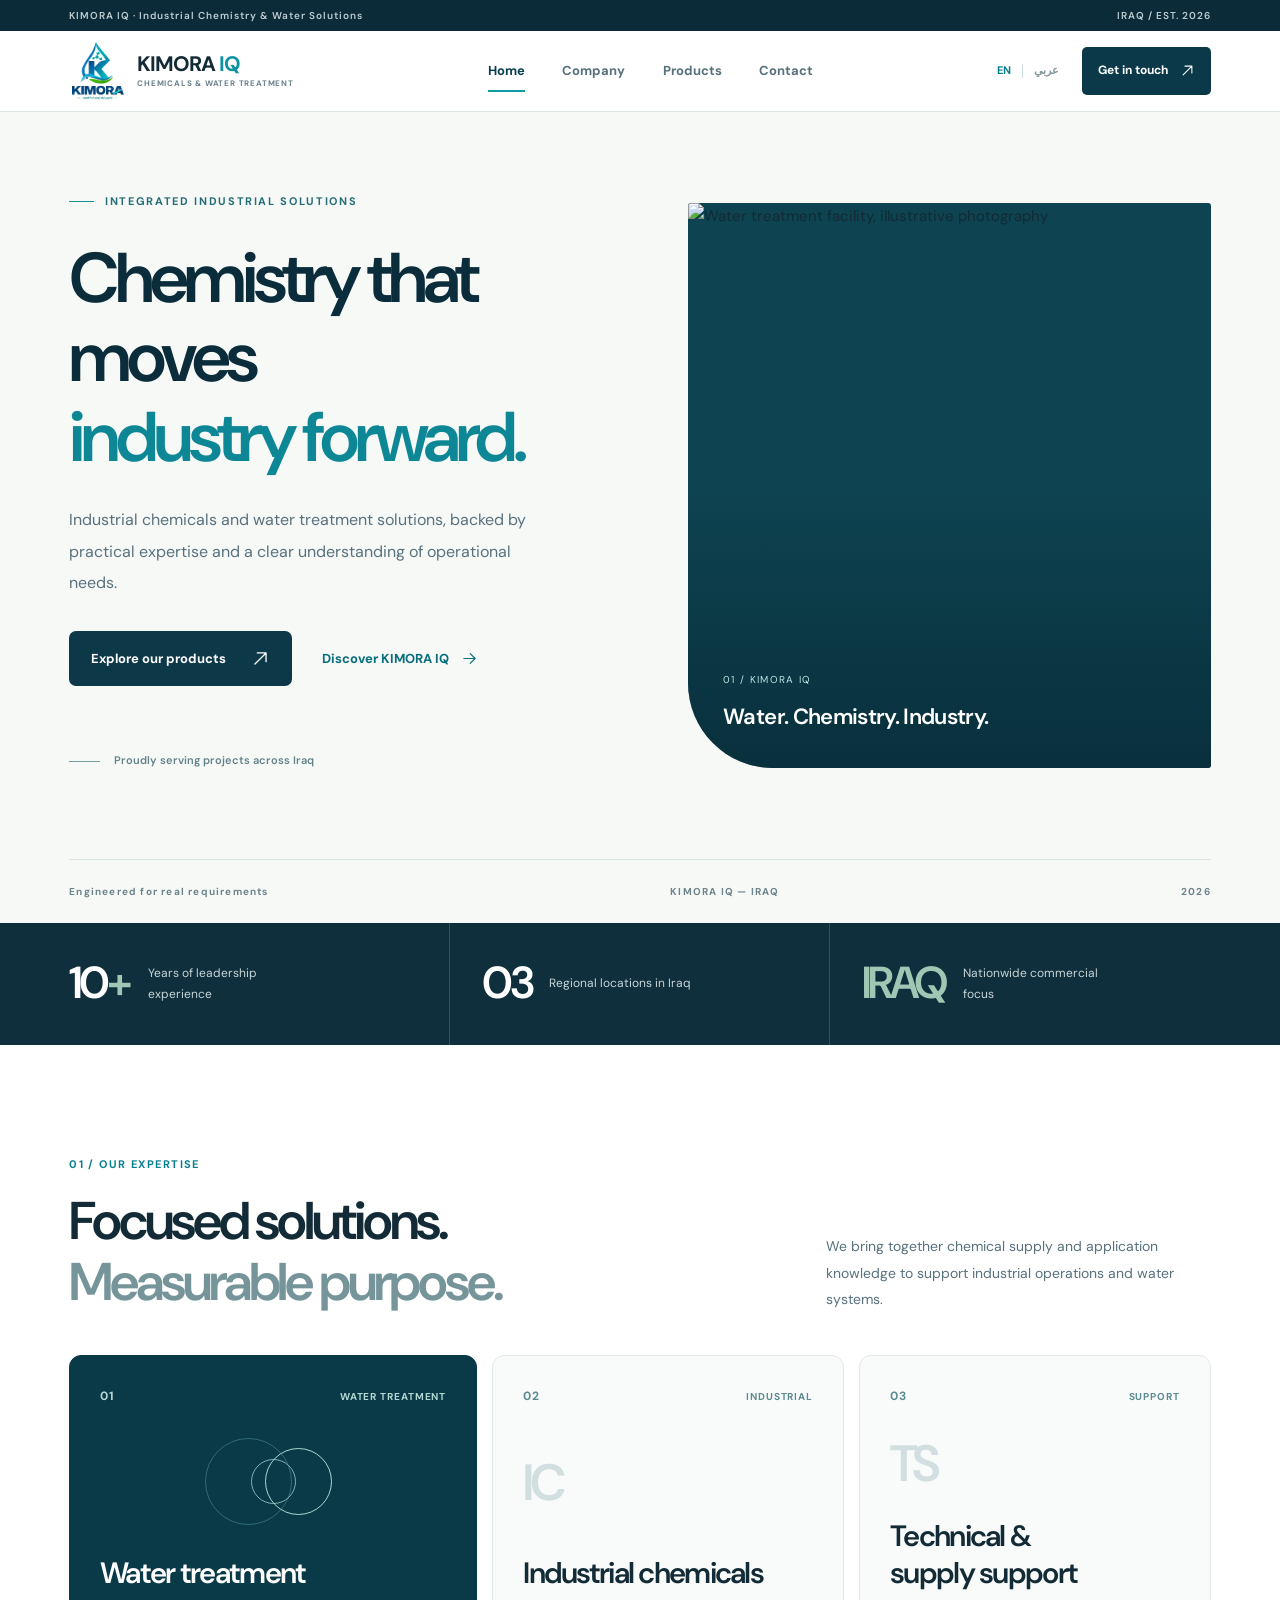
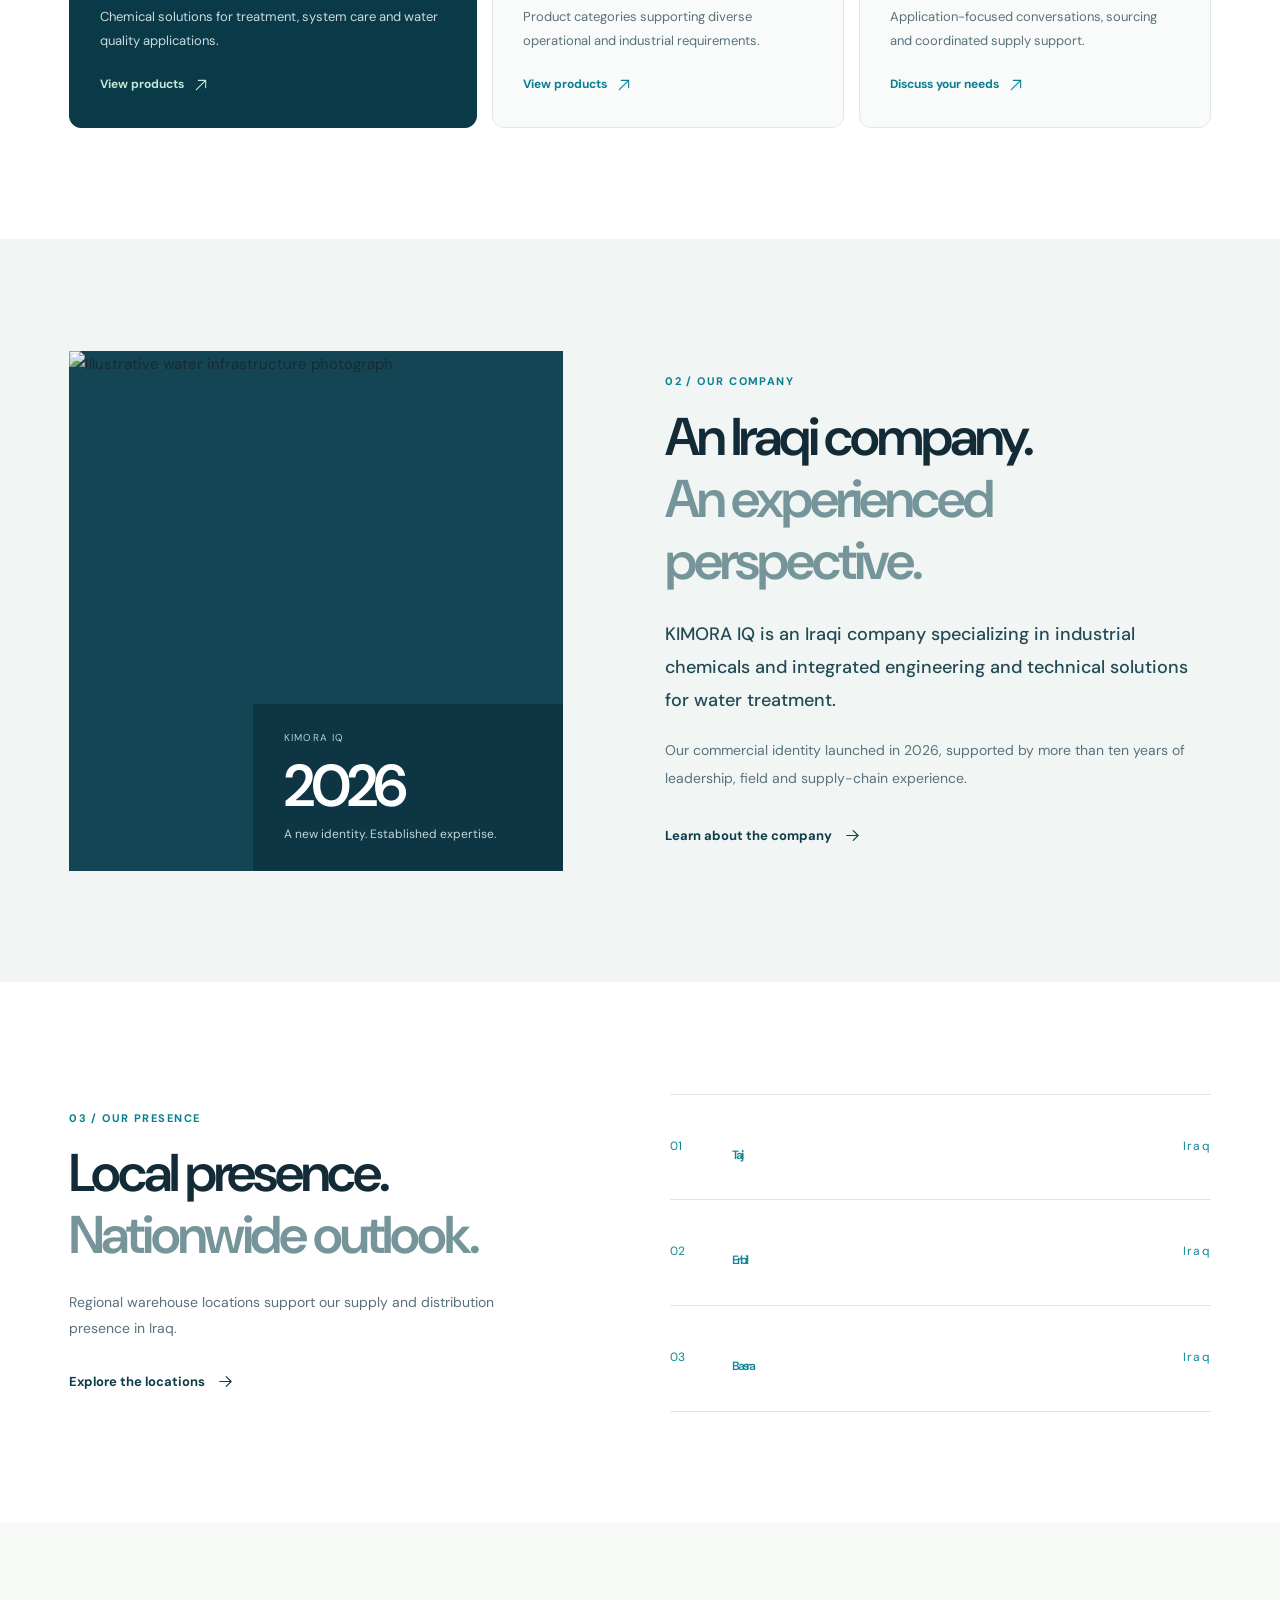
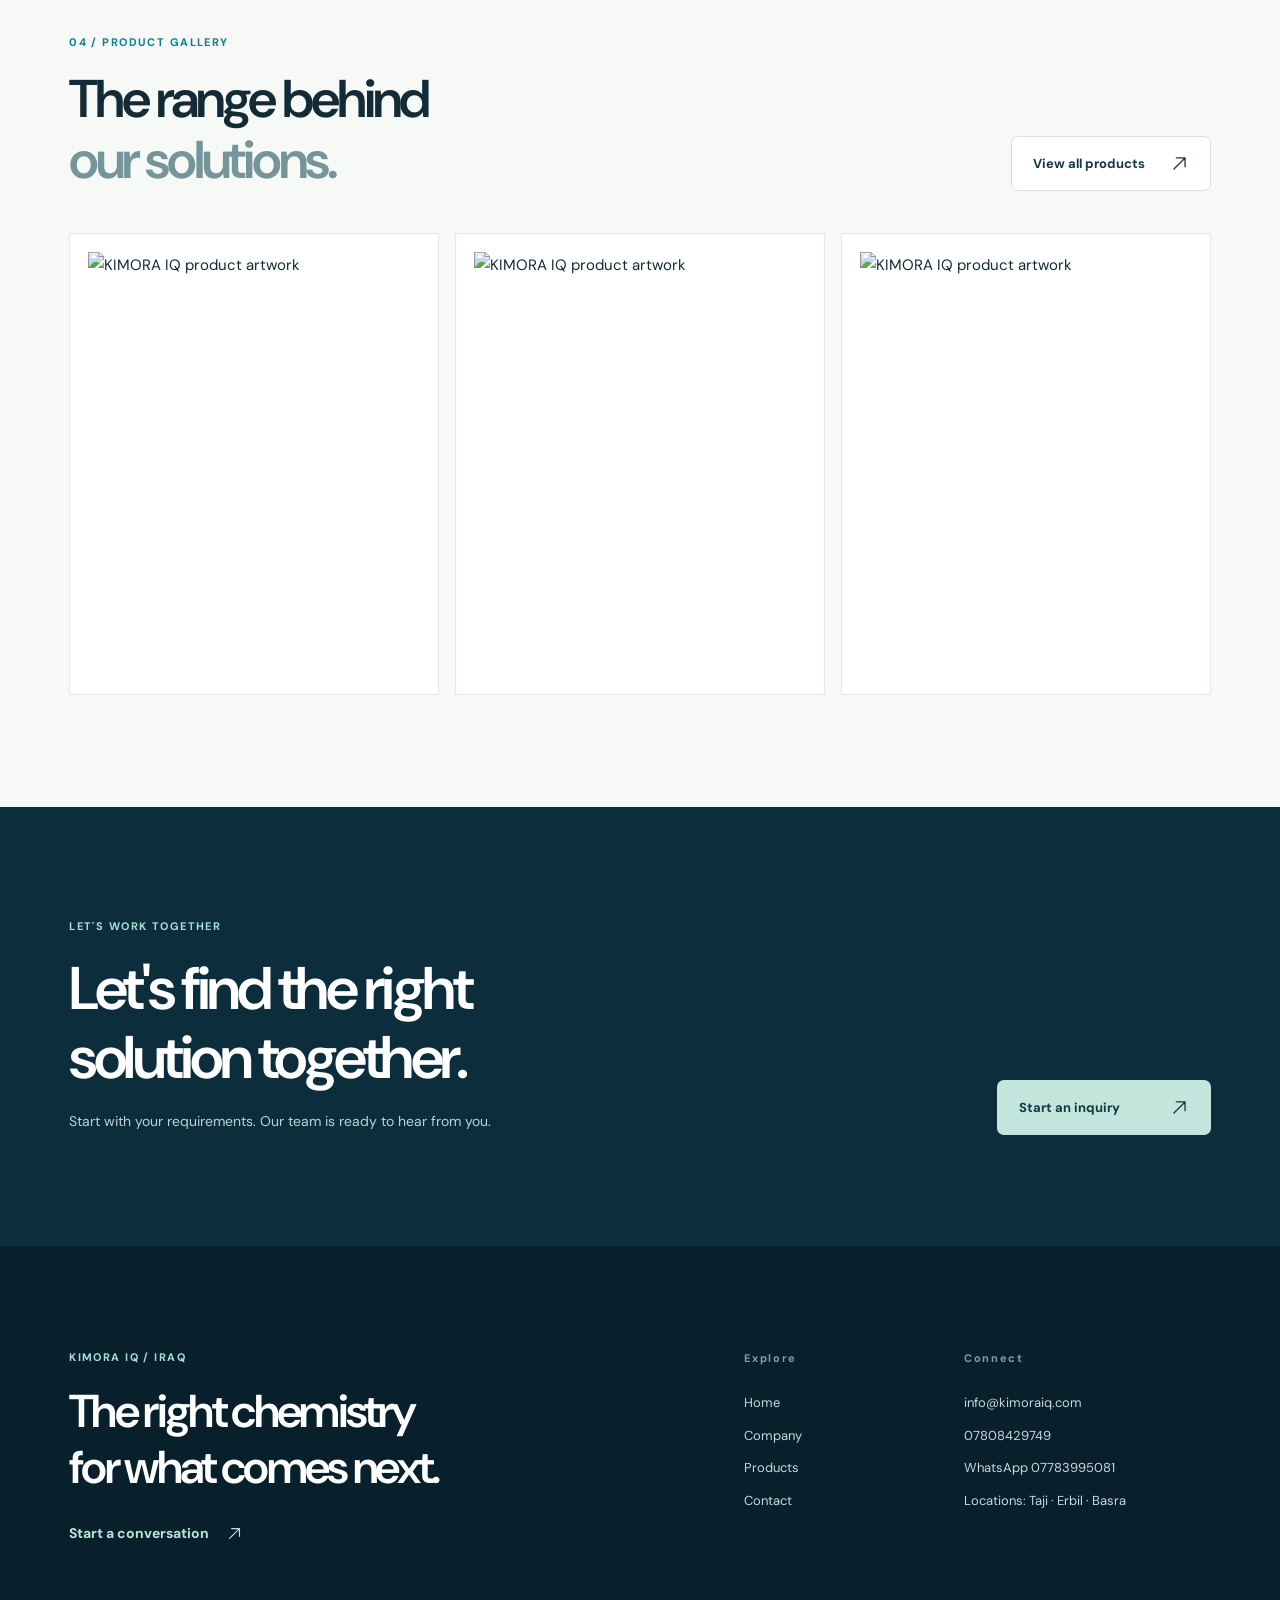
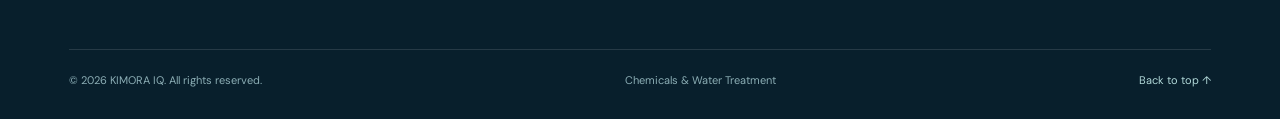
==== commit ef7e9c52: "Rebuild KIMORA IQ as premium corporate site with clean URLs and in-page product viewer" ====
--- a/index.html
+++ b/index.html
@@ -1,69 +1,57 @@
-<!doctype html>
-<html lang="en">
-<head>
-<meta charset="utf-8"><meta name="viewport" content="width=device-width, initial-scale=1"><meta name="theme-color" content="#ffffff">
-<meta name="description" content="Kimora IQ – chemicals and water treatment solutions for industrial and commercial applications."><title>Home | KIMORA IQ</title>
-<link rel="icon" href="assets/favicon.svg" type="image/svg+xml"><link rel="preconnect" href="https://fonts.googleapis.com"><link rel="preconnect" href="https://fonts.gstatic.com" crossorigin>
-<link href="https://fonts.googleapis.com/css2?family=Manrope:wght@400;500;600;700;800&family=Tajawal:wght@400;500;600;700;800&display=swap" rel="stylesheet">
-<link rel="stylesheet" href="assets/luxury.css">
-<link rel="stylesheet" href="assets/design-system.css">
-<script src="assets/supabase-config.js" defer></script><script src="assets/i18n.js" defer></script><script src="assets/app.js" defer></script>
-</head><body><a class="skip-link" href="#main">Skip to content</a><header class="site-header" id="top"><div class="container nav-inner">
-  <a class="brand" href="index.html" aria-label="Kimora IQ homepage"><img src="kimora%20iq.png" alt="Kimora IQ logo" width="76" height="76"><span class="brand-copy"><strong>KIMORA <span>IQ</span></strong><small>CHEMICALS &amp; WATER TREATMENT</small></span></a>
-  <nav class="desktop-nav" aria-label="Main navigation"><a class="nav-link is-active" href="index.html" aria-current="page">Home</a><a class="nav-link " href="about.html" >About Us</a><a class="nav-link " href="products.html" >Products</a><a class="nav-link " href="contact.html" >Contact Us</a></nav>
-  <div class="language-switch" role="group" aria-label="Website language"><button type="button" data-language="en" aria-label="English" aria-pressed="true">EN</button><span class="lang-divider">/</span><button type="button" data-language="ar" aria-label="Arabic" aria-pressed="false">عربي</button></div><a class="btn btn-primary nav-cta" href="contact.html">Get in Touch <svg viewBox="0 0 24 24" fill="none" stroke="currentColor" stroke-width="1.8" stroke-linecap="round" stroke-linejoin="round" aria-hidden="true"><path d="M5 12h14m-6-6 6 6-6 6"/></svg></a>
-  <button class="menu-toggle" type="button" aria-label="Open navigation" aria-controls="mobile-navigation" aria-expanded="false"><svg viewBox="0 0 24 24" fill="none" stroke="currentColor" stroke-width="2" stroke-linecap="round" aria-hidden="true"><path d="M4 7h16M4 12h16M4 17h16"/></svg></button>
- </div><nav class="mobile-nav" id="mobile-navigation" aria-label="Mobile navigation" hidden><a href="index.html" aria-current="page">Home</a><a href="about.html" >About Us</a><a href="products.html" >Products</a><a href="contact.html" >Contact Us</a></nav></header><main id="main">
-<section class="lux-hero" aria-label="KIMORA IQ water treatment solutions">
- <div class="lux-hero-image" aria-hidden="true"><img src="https://images.unsplash.com/photo-1644389355109-15b26f71c36b?auto=format&fit=crop&w=2400&q=85" width="2400" height="1600" alt="" fetchpriority="high" decoding="async"></div>
- <div class="lux-hero-shade" aria-hidden="true"></div>
- <div class="container lux-hero-content">
-  <div class="lux-hero-topline"><span class="lux-line-dot"></span><span>CHEMICALS &amp; WATER TREATMENT</span></div>
-  <h1><span>Industrial chemicals.</span><br><em>Water treatment solutions.</em></h1>
-  <p>Practical chemical and water treatment solutions for the needs of industrial and commercial operations.</p>
-  <div class="lux-hero-cta"><a href="products.html" class="btn btn-bright">Explore Our Products <svg viewBox="0 0 24 24" fill="none" stroke="currentColor" stroke-width="1.8" stroke-linecap="round" stroke-linejoin="round" aria-hidden="true"><path d="M5 12h14m-6-6 6 6-6 6"/></svg></a><a href="contact.html" class="lux-arrow-link">Let's Talk <span><svg viewBox="0 0 24 24" fill="none" stroke="currentColor" stroke-width="1.8" stroke-linecap="round" stroke-linejoin="round" aria-hidden="true"><path d="M5 12h14m-6-6 6 6-6 6"/></svg></span></a></div>
+<!doctype html><html lang="en" dir="ltr" data-title-en="KIMORA IQ | Industrial Chemicals &amp; Water Treatment" data-title-ar="كيمورا | الكيميائيات الصناعية ومعالجة المياه">
+<head><meta charset="utf-8"><meta name="viewport" content="width=device-width,initial-scale=1"><meta name="theme-color" content="#f8f9f7"><meta name="description" content="KIMORA IQ provides industrial chemical supply, water treatment and application-focused solutions in Iraq."><meta name="color-scheme" content="light">
+<meta property="og:type" content="website"><meta property="og:site_name" content="KIMORA IQ"><meta property="og:title" content="KIMORA IQ | Industrial Chemicals &amp; Water Treatment"><meta property="og:description" content="KIMORA IQ provides industrial chemical supply, water treatment and application-focused solutions in Iraq."><meta property="og:url" content="https://kimoraiq.com/">
+<link rel="canonical" href="https://kimoraiq.com/"><title>KIMORA IQ | Industrial Chemicals &amp; Water Treatment</title><link rel="icon" type="image/svg+xml" href="/assets/favicon.svg"><link rel="preconnect" href="https://fonts.googleapis.com"><link rel="preconnect" href="https://fonts.gstatic.com" crossorigin><link href="https://fonts.googleapis.com/css2?family=DM+Sans:wght@400;500;600;700&family=IBM+Plex+Sans+Arabic:wght@400;500;600;700&display=swap" rel="stylesheet">
+<link rel="stylesheet" href="/assets/site.css"><script defer src="/assets/supabase-config.js"></script><script defer src="/assets/site.js"></script>
+</head><body><a href="#main" class="skip-link"><span data-en="Skip to content" data-ar="انتقل إلى المحتوى">Skip to content</span></a>
+<header class="site-header" id="site-header">
+ <div class="header-top"><div class="wrap header-top-inner"><span><span data-en="KIMORA IQ · Industrial Chemistry &amp; Water Solutions" data-ar="كيمورا · الكيميائيات الصناعية وحلول المياه">KIMORA IQ · Industrial Chemistry &amp; Water Solutions</span></span><span class="top-location"><span data-en="IRAQ / EST. 2026" data-ar="العراق / تأسست 2026">IRAQ / EST. 2026</span></span></div></div>
+ <div class="wrap header-main">
+  <a class="brand" href="/" aria-label="KIMORA IQ"><img src="/kimora%20iq.png" alt="KIMORA IQ" width="66" height="66" decoding="async"/><span class="brand-wordmark"><strong>KIMORA <b>IQ</b></strong><small><span data-en="CHEMICALS &amp; WATER TREATMENT" data-ar="الكيميائيات ومعالجة المياه">CHEMICALS &amp; WATER TREATMENT</span></small></span></a>
+  <nav class="desktop-nav" aria-label="Main navigation"><a href="/" aria-current="page"><span data-en="Home" data-ar="الرئيسية">Home</span></a><a href="/about/" ><span data-en="Company" data-ar="الشركة">Company</span></a><a href="/products/" ><span data-en="Products" data-ar="المنتجات">Products</span></a><a href="/contact/" ><span data-en="Contact" data-ar="تواصل معنا">Contact</span></a></nav>
+  <div class="header-actions">
+    <div class="lang-switch" role="group" aria-label="Website language"><button type="button" data-lang="en" aria-pressed="true">EN</button><span aria-hidden="true"></span><button type="button" data-lang="ar" aria-pressed="false">عربي</button></div>
+    <a href="/contact/#inquiry" class="header-contact"><span data-en="Get in touch" data-ar="تواصل معنا">Get in touch</span><svg viewBox="0 0 24 24" fill="none" stroke="currentColor" stroke-width="1.65" stroke-linecap="round" stroke-linejoin="round" aria-hidden="true"><path d="M5 19 19 5M8 5h11v11"/></svg></a>
+    <button class="menu-toggle" id="menu-toggle" type="button" aria-controls="mobile-nav" aria-expanded="false" aria-label="Open menu"><span></span><span></span><span></span></button>
+  </div>
  </div>
- <div class="lux-hero-bottom"><div class="container lux-hero-bottom-inner"><span>KIMORA IQ</span><span>IRAQ · 2026</span><a href="https://unsplash.com/photos/an-aerial-view-of-a-large-field-of-water-tanks-Rdxjg7UqF08" target="_blank" rel="noopener noreferrer">Photo: Water treatment facility</a></div></div>
+ <nav id="mobile-nav" class="mobile-nav" aria-label="Mobile navigation" hidden><a href="/" aria-current="page"><span data-en="Home" data-ar="الرئيسية">Home</span><svg viewBox="0 0 24 24" fill="none" stroke="currentColor" stroke-width="1.65" stroke-linecap="round" stroke-linejoin="round" aria-hidden="true"><path d="M4 12h16M13 5l7 7-7 7"/></svg></a><a href="/about/" ><span data-en="Company" data-ar="الشركة">Company</span><svg viewBox="0 0 24 24" fill="none" stroke="currentColor" stroke-width="1.65" stroke-linecap="round" stroke-linejoin="round" aria-hidden="true"><path d="M4 12h16M13 5l7 7-7 7"/></svg></a><a href="/products/" ><span data-en="Products" data-ar="المنتجات">Products</span><svg viewBox="0 0 24 24" fill="none" stroke="currentColor" stroke-width="1.65" stroke-linecap="round" stroke-linejoin="round" aria-hidden="true"><path d="M4 12h16M13 5l7 7-7 7"/></svg></a><a href="/contact/" ><span data-en="Contact" data-ar="تواصل معنا">Contact</span><svg viewBox="0 0 24 24" fill="none" stroke="currentColor" stroke-width="1.65" stroke-linecap="round" stroke-linejoin="round" aria-hidden="true"><path d="M4 12h16M13 5l7 7-7 7"/></svg></a><a class="mobile-cta" href="/contact/#inquiry"><span data-en="Send an inquiry" data-ar="أرسل استفسارًا">Send an inquiry</span><svg viewBox="0 0 24 24" fill="none" stroke="currentColor" stroke-width="1.65" stroke-linecap="round" stroke-linejoin="round" aria-hidden="true"><path d="M4 12h16M13 5l7 7-7 7"/></svg></a></nav>
+</header><main id="main">
+<section class="hero">
+ <div class="wrap hero-grid"><div class="hero-copy">
+  <div class="section-tag"><span class="tag-mark"></span><span data-en="INTEGRATED INDUSTRIAL SOLUTIONS" data-ar="حلول صناعية متكاملة">INTEGRATED INDUSTRIAL SOLUTIONS</span></div>
+  <h1><span data-en="Chemistry that moves" data-ar="حلول كيميائية تدفع">Chemistry that moves</span><br><em><span data-en="industry forward." data-ar="الصناعة إلى الأمام.">industry forward.</span></em></h1>
+  <p><span data-en="Industrial chemicals and water treatment solutions, backed by practical expertise and a clear understanding of operational needs." data-ar="مواد كيميائية صناعية وحلول لمعالجة المياه، تستند إلى الخبرة العملية وفهم متطلبات التشغيل.">Industrial chemicals and water treatment solutions, backed by practical expertise and a clear understanding of operational needs.</span></p>
+  <div class="hero-actions"><a href="/products/" class="button primary"><span data-en="Explore our products" data-ar="استكشف المنتجات">Explore our products</span><svg viewBox="0 0 24 24" fill="none" stroke="currentColor" stroke-width="1.65" stroke-linecap="round" stroke-linejoin="round" aria-hidden="true"><path d="M5 19 19 5M8 5h11v11"/></svg></a><a class="text-link" href="/about/"><span data-en="Discover KIMORA IQ" data-ar="تعرّف على كيمورا">Discover KIMORA IQ</span><svg viewBox="0 0 24 24" fill="none" stroke="currentColor" stroke-width="1.65" stroke-linecap="round" stroke-linejoin="round" aria-hidden="true"><path d="M4 12h16M13 5l7 7-7 7"/></svg></a></div>
+  <div class="hero-proof"><span class="proof-line"></span><span data-en="Proudly serving projects across Iraq" data-ar="نخدم المشاريع في مختلف أنحاء العراق">Proudly serving projects across Iraq</span></div>
+ </div>
+ <div class="hero-visual"><img src="https://images.unsplash.com/photo-1644389355109-15b26f71c36b?auto=format&fit=crop&w=1600&q=83" alt="Water treatment facility, illustrative photography" width="1600" height="1180" fetchpriority="high" decoding="async"><div class="hero-visual-label"><span class="visual-index">01 / KIMORA IQ</span><strong><span data-en="Water. Chemistry. Industry." data-ar="المياه. الكيمياء. الصناعة.">Water. Chemistry. Industry.</span></strong></div></div>
+ </div>
+ <div class="wrap hero-foot"><span><span data-en="Engineered for real requirements" data-ar="حلول تلبّي المتطلبات الفعلية">Engineered for real requirements</span></span><span>KIMORA IQ — IRAQ</span><span>2026</span></div>
 </section>
-<section class="lux-trust-band"><div class="container lux-trust-grid">
- <div class="lux-trust-item"><span class="lux-trust-number">10+</span><span>Years of Leadership Experience</span></div>
- <div class="lux-trust-item"><span class="lux-trust-number lux-trust-word">All Iraq</span><span>Nationwide Supply Coverage</span></div>
- <div class="lux-trust-item"><span class="lux-trust-number">2026</span><span>Official Brand Launch</span></div>
+<section class="facts-bar"><div class="wrap facts-inner">
+ <div class="fact"><strong dir="ltr">10<span>+</span></strong><p><span data-en="Years of leadership experience" data-ar="سنوات من الخبرة القيادية">Years of leadership experience</span></p></div>
+ <div class="fact"><strong dir="ltr">03</strong><p><span data-en="Regional locations in Iraq" data-ar="مواقع إقليمية داخل العراق">Regional locations in Iraq</span></p></div>
+ <div class="fact"><strong><span data-en="IRAQ" data-ar="العراق">IRAQ</span></strong><p><span data-en="Nationwide commercial focus" data-ar="نطاق عمل يشمل مختلف المحافظات">Nationwide commercial focus</span></p></div>
 </div></section>
-<section class="section lux-focus"><div class="container">
- <div class="lux-section-title"><div><span class="eyebrow">WHAT WE FOCUS ON</span><h2>Our areas of work.</h2></div><p>From water quality to industrial processes, explore our key areas of focus.</p></div>
- <div class="lux-services">
-  <a class="lux-service lux-service-feature" href="products.html"><div class="lux-service-shape" aria-hidden="true"></div><div class="lux-service-top"><span>01 / WATER</span><svg viewBox="0 0 24 24" fill="none" stroke="currentColor" stroke-width="1.8" stroke-linecap="round" stroke-linejoin="round" aria-hidden="true"><path d="M5 12h14m-6-6 6 6-6 6"/></svg></div><div><h3>Water Treatment</h3><p>Chemical treatment approaches for water quality, system care, and process support.</p><span class="lux-service-more">Explore water solutions <svg viewBox="0 0 24 24" fill="none" stroke="currentColor" stroke-width="1.8" stroke-linecap="round" stroke-linejoin="round" aria-hidden="true"><path d="M5 12h14m-6-6 6 6-6 6"/></svg></span></div></a>
-  <a class="lux-service" href="products.html"><div class="lux-service-top"><span>02 / INDUSTRY</span><svg viewBox="0 0 24 24" fill="none" stroke="currentColor" stroke-width="1.8" stroke-linecap="round" stroke-linejoin="round" aria-hidden="true"><path d="M5 12h14m-6-6 6 6-6 6"/></svg></div><div><h3>Industrial Chemicals</h3><p>Explore chemical solution categories for operational and industrial applications.</p><span class="lux-service-more">Explore chemicals <svg viewBox="0 0 24 24" fill="none" stroke="currentColor" stroke-width="1.8" stroke-linecap="round" stroke-linejoin="round" aria-hidden="true"><path d="M5 12h14m-6-6 6 6-6 6"/></svg></span></div></a>
-  <a class="lux-service lux-service-last" href="contact.html#inquiry"><div class="lux-service-top"><span>03 / SUPPORT</span><svg viewBox="0 0 24 24" fill="none" stroke="currentColor" stroke-width="1.8" stroke-linecap="round" stroke-linejoin="round" aria-hidden="true"><path d="M5 12h14m-6-6 6 6-6 6"/></svg></div><div><h3>Application Support</h3><p>Start with your requirements so the right product details can be discussed.</p><span class="lux-service-more">Discuss your needs <svg viewBox="0 0 24 24" fill="none" stroke="currentColor" stroke-width="1.8" stroke-linecap="round" stroke-linejoin="round" aria-hidden="true"><path d="M5 12h14m-6-6 6 6-6 6"/></svg></span></div></a>
- </div>
+<section class="section solutions" id="solutions"><div class="wrap"><div class="section-heading"><div><span class="eyebrow"><span data-en="01 / OUR EXPERTISE" data-ar="01 / تخصصاتنا">01 / OUR EXPERTISE</span></span><h2><span data-en="Focused solutions." data-ar="حلول متخصصة.">Focused solutions.</span><br><span class="heading-muted"><span data-en="Measurable purpose." data-ar="وأهداف واضحة.">Measurable purpose.</span></span></h2></div><p><span data-en="We bring together chemical supply and application knowledge to support industrial operations and water systems." data-ar="نجمع بين توريد المواد الكيميائية والمعرفة التطبيقية لدعم العمليات الصناعية وأنظمة المياه.">We bring together chemical supply and application knowledge to support industrial operations and water systems.</span></p></div>
+<div class="solution-grid">
+ <article class="solution-card featured"><div class="solution-index"><span>01</span><span>WATER TREATMENT</span></div><div class="solution-graphic" aria-hidden="true"><span></span><span></span><span></span></div><div><h3><span data-en="Water treatment" data-ar="معالجة المياه">Water treatment</span></h3><p><span data-en="Chemical solutions for treatment, system care and water quality applications." data-ar="حلول كيميائية للمعالجة والعناية بالأنظمة وتطبيقات جودة المياه.">Chemical solutions for treatment, system care and water quality applications.</span></p><a href="/products/" class="card-link"><span data-en="View products" data-ar="عرض المنتجات">View products</span><svg viewBox="0 0 24 24" fill="none" stroke="currentColor" stroke-width="1.65" stroke-linecap="round" stroke-linejoin="round" aria-hidden="true"><path d="M5 19 19 5M8 5h11v11"/></svg></a></div></article>
+ <article class="solution-card"><div class="solution-index"><span>02</span><span>INDUSTRIAL</span></div><div class="solution-symbol" aria-hidden="true">IC</div><div><h3><span data-en="Industrial chemicals" data-ar="الكيميائيات الصناعية">Industrial chemicals</span></h3><p><span data-en="Product categories supporting diverse operational and industrial requirements." data-ar="فئات من المواد الكيميائية تلائم متطلبات تشغيلية وصناعية متنوعة.">Product categories supporting diverse operational and industrial requirements.</span></p><a href="/products/" class="card-link"><span data-en="View products" data-ar="عرض المنتجات">View products</span><svg viewBox="0 0 24 24" fill="none" stroke="currentColor" stroke-width="1.65" stroke-linecap="round" stroke-linejoin="round" aria-hidden="true"><path d="M5 19 19 5M8 5h11v11"/></svg></a></div></article>
+ <article class="solution-card"><div class="solution-index"><span>03</span><span>SUPPORT</span></div><div class="solution-symbol" aria-hidden="true">TS</div><div><h3><span data-en="Technical &amp; supply support" data-ar="الدعم الفني والتجهيزي">Technical &amp; supply support</span></h3><p><span data-en="Application-focused conversations, sourcing and coordinated supply support." data-ar="مناقشة المتطلبات الفنية وتوفير حلول التوريد والتنسيق المناسبة.">Application-focused conversations, sourcing and coordinated supply support.</span></p><a href="/contact/" class="card-link"><span data-en="Discuss your needs" data-ar="ناقش احتياجاتك">Discuss your needs</span><svg viewBox="0 0 24 24" fill="none" stroke="currentColor" stroke-width="1.65" stroke-linecap="round" stroke-linejoin="round" aria-hidden="true"><path d="M5 19 19 5M8 5h11v11"/></svg></a></div></article>
+</div></div></section>
+<section class="section about-preview"><div class="wrap about-preview-grid">
+ <div class="preview-visual"><img src="https://images.unsplash.com/photo-1644389355109-15b26f71c36b?auto=format&fit=crop&w=1100&q=75" alt="Illustrative water infrastructure photograph" width="1100" height="1150" loading="lazy" decoding="async"><div class="preview-year"><small><span data-en="KIMORA IQ" data-ar="كيمورا">KIMORA IQ</span></small><strong>2026</strong><span><span data-en="A new identity. Established expertise." data-ar="هوية جديدة. وخبرة راسخة.">A new identity. Established expertise.</span></span></div></div>
+ <div class="preview-content"><span class="eyebrow"><span data-en="02 / OUR COMPANY" data-ar="02 / عن الشركة">02 / OUR COMPANY</span></span><h2><span data-en="An Iraqi company." data-ar="شركة عراقية.">An Iraqi company.</span><br><span class="heading-muted"><span data-en="An experienced perspective." data-ar="برؤية تستند إلى الخبرة.">An experienced perspective.</span></span></h2><p class="lead"><span data-en="KIMORA IQ is an Iraqi company specializing in industrial chemicals and integrated engineering and technical solutions for water treatment." data-ar="كيمورا شركة عراقية متخصصة في الكيميائيات الصناعية والحلول الهندسية والفنية المتكاملة لمعالجة المياه.">KIMORA IQ is an Iraqi company specializing in industrial chemicals and integrated engineering and technical solutions for water treatment.</span></p><p><span data-en="Our commercial identity launched in 2026, supported by more than ten years of leadership, field and supply-chain experience." data-ar="انطلقت هويتنا التجارية عام 2026، مستندة إلى أكثر من عشر سنوات من الخبرة القيادية والميدانية وخبرة سلاسل التوريد.">Our commercial identity launched in 2026, supported by more than ten years of leadership, field and supply-chain experience.</span></p><a class="text-link text-link-dark" href="/about/"><span data-en="Learn about the company" data-ar="اعرف المزيد عن الشركة">Learn about the company</span><svg viewBox="0 0 24 24" fill="none" stroke="currentColor" stroke-width="1.65" stroke-linecap="round" stroke-linejoin="round" aria-hidden="true"><path d="M4 12h16M13 5l7 7-7 7"/></svg></a></div>
 </div></section>
-<section class="section lux-story"><div class="container lux-story-grid">
- <div class="lux-story-art" aria-hidden="true"><div class="lux-story-art-grid"></div><span class="lux-story-mega">10<span>+</span></span><div class="lux-story-swoosh"></div><span class="lux-story-art-foot">KIMORA · IRAQ</span></div>
- <div class="lux-story-text"><span class="eyebrow">ABOUT KIMORA IQ</span><h2>Built on experience.<br><span>Focused on solutions.</span></h2><p>At KIMORA IQ, our focus is on chemicals and water treatment. We believe a useful solution begins with understanding the application and choosing products with purpose.</p>
- <div class="lux-story-points"><div>Chemistry-focused product categories</div><div>Water treatment applications</div><div>Conversations centered on your requirements</div></div>
- <a class="btn btn-dark" href="about.html">More About Us <svg viewBox="0 0 24 24" fill="none" stroke="currentColor" stroke-width="1.8" stroke-linecap="round" stroke-linejoin="round" aria-hidden="true"><path d="M5 12h14m-6-6 6 6-6 6"/></svg></a>
- </div>
+<section class="section footprint"><div class="wrap footprint-grid"><div class="footprint-heading"><span class="eyebrow"><span data-en="03 / OUR PRESENCE" data-ar="03 / مواقعنا">03 / OUR PRESENCE</span></span><h2><span data-en="Local presence." data-ar="حضور محلي.">Local presence.</span><br><span class="heading-muted"><span data-en="Nationwide outlook." data-ar="ورؤية تشمل العراق.">Nationwide outlook.</span></span></h2><p><span data-en="Regional warehouse locations support our supply and distribution presence in Iraq." data-ar="مواقع مخازن إقليمية تدعم حضورنا في التوريد والتوزيع داخل العراق.">Regional warehouse locations support our supply and distribution presence in Iraq.</span></p><a href="/about/#locations" class="text-link text-link-dark"><span data-en="Explore the locations" data-ar="تعرّف على المواقع">Explore the locations</span><svg viewBox="0 0 24 24" fill="none" stroke="currentColor" stroke-width="1.65" stroke-linecap="round" stroke-linejoin="round" aria-hidden="true"><path d="M4 12h16M13 5l7 7-7 7"/></svg></a></div>
+ <div class="footprint-locations"><div><span>01</span><strong><span data-en="Taji" data-ar="التاجي">Taji</span></strong><small><span data-en="Iraq" data-ar="العراق">Iraq</span></small></div><div><span>02</span><strong><span data-en="Erbil" data-ar="أربيل">Erbil</span></strong><small><span data-en="Iraq" data-ar="العراق">Iraq</span></small></div><div><span>03</span><strong><span data-en="Basra" data-ar="البصرة">Basra</span></strong><small><span data-en="Iraq" data-ar="العراق">Iraq</span></small></div></div>
 </div></section>
-<section class="section lux-showcase"><div class="container">
- <div class="lux-showcase-heading"><div><span class="eyebrow">OUR SOLUTIONS</span><h2>Explore our product range.</h2><p>Discover solution categories for water systems and industry.</p></div><a class="lux-showcase-more" href="products.html">View All Solutions <svg viewBox="0 0 24 24" fill="none" stroke="currentColor" stroke-width="1.8" stroke-linecap="round" stroke-linejoin="round" aria-hidden="true"><path d="M5 12h14m-6-6 6 6-6 6"/></svg></a></div>
- <div class="lux-showcase-images"><a href="products.html" aria-label="View all product images"><img src="1.webp" alt="Kimora IQ product artwork" loading="lazy" decoding="async"></a><a href="products.html" aria-label="View all product images"><img src="2.webp" alt="Kimora IQ product artwork" loading="lazy" decoding="async"></a><a href="products.html" aria-label="View all product images"><img src="3.webp" alt="Kimora IQ product artwork" loading="lazy" decoding="async"></a></div>
- <div class="lux-showcase-bottom"><span>CHEMICALS &amp; WATER TREATMENT</span><a href="products.html">Explore Our Products <svg viewBox="0 0 24 24" fill="none" stroke="currentColor" stroke-width="1.8" stroke-linecap="round" stroke-linejoin="round" aria-hidden="true"><path d="M5 12h14m-6-6 6 6-6 6"/></svg></a></div>
+<section class="section product-preview"><div class="wrap"><div class="section-heading"><div><span class="eyebrow"><span data-en="04 / PRODUCT GALLERY" data-ar="04 / معرض المنتجات">04 / PRODUCT GALLERY</span></span><h2><span data-en="The range behind" data-ar="المنتجات التي تدعم">The range behind</span><br><span class="heading-muted"><span data-en="our solutions." data-ar="حلولنا.">our solutions.</span></span></h2></div><a href="/products/" class="button secondary"><span data-en="View all products" data-ar="عرض جميع المنتجات">View all products</span><svg viewBox="0 0 24 24" fill="none" stroke="currentColor" stroke-width="1.65" stroke-linecap="round" stroke-linejoin="round" aria-hidden="true"><path d="M5 19 19 5M8 5h11v11"/></svg></a></div>
+<div class="preview-products"><a href="/products/" aria-label="View product gallery"><img src="/1.webp" alt="KIMORA IQ product artwork" loading="lazy" decoding="async"></a><a href="/products/" aria-label="View product gallery"><img src="/2.webp" alt="KIMORA IQ product artwork" loading="lazy" decoding="async"></a><a href="/products/" aria-label="View product gallery"><img src="/3.webp" alt="KIMORA IQ product artwork" loading="lazy" decoding="async"></a></div>
 </div></section>
-<section class="site-locations" aria-labelledby="home-locations-heading">
-<div class="container site-locations-grid">
- <div class="site-locations-title"><span class="eyebrow">WAREHOUSE LOCATIONS</span><h2 id="home-locations-heading">Our locations in Iraq.</h2></div>
- <div class="site-locations-cities">
-  <a href="about.html#storage-logistics"><strong>Taji</strong><span class="site-location-chevron" aria-hidden="true">↗</span></a>
-  <a href="about.html#storage-logistics"><strong>Erbil</strong><span class="site-location-chevron" aria-hidden="true">↗</span></a>
-  <a href="about.html#storage-logistics"><strong>Basra</strong><span class="site-location-chevron" aria-hidden="true">↗</span></a>
- </div>
- <p class="site-locations-note">Storage locations: Taji, Erbil and Basra.</p>
-</div>
-</section>
-<section class="lux-cta"><div class="container lux-cta-shell"><div><span class="eyebrow eyebrow-light">LET'S WORK TOGETHER</span><h2>Have a specific requirement?</h2><p>Tell us what your operation needs. Let's start with a conversation.</p></div><a class="btn btn-bright" href="contact.html#inquiry">Contact Our Team <svg viewBox="0 0 24 24" fill="none" stroke="currentColor" stroke-width="1.8" stroke-linecap="round" stroke-linejoin="round" aria-hidden="true"><path d="M5 12h14m-6-6 6 6-6 6"/></svg></a></div></section>
-</main><footer class="site-footer"><div class="container"><div class="footer-main">
- <div class="footer-brand"><strong class="footer-service-title">CHEMICALS &amp; WATER TREATMENT</strong><p>Practical chemical solutions and a clearer direction for water treatment.</p></div>
- <div class="footer-links"><strong>Explore</strong><a href="index.html">Home</a><a href="about.html">About Us</a><a href="products.html">Products</a></div>
- <div class="footer-links"><strong>Connect</strong><a href="contact.html">Contact Us</a><a href="contact.html#inquiry">Request Information</a></div>
- </div><div class="footer-bottom"><span>© <span id="year">2026</span> KIMORA IQ. All rights reserved.</span><span>CHEMICALS &amp; WATER TREATMENT</span></div></div></footer></body></html>+<section class="section cta-band"><div class="wrap cta-inner"><div><span class="eyebrow on-dark"><span data-en="LET'S WORK TOGETHER" data-ar="لنعمل معًا">LET'S WORK TOGETHER</span></span><h2><span data-en="Let's find the right" data-ar="لنجد الحل">Let's find the right</span><br><span data-en="solution together." data-ar="المناسب معًا.">solution together.</span></h2><p><span data-en="Start with your requirements. Our team is ready to hear from you." data-ar="ابدأ بعرض احتياجاتك، وفريقنا جاهز للاستماع إليك.">Start with your requirements. Our team is ready to hear from you.</span></p></div><a class="button light" href="/contact/#inquiry"><span data-en="Start an inquiry" data-ar="أرسل استفسارًا">Start an inquiry</span><svg viewBox="0 0 24 24" fill="none" stroke="currentColor" stroke-width="1.65" stroke-linecap="round" stroke-linejoin="round" aria-hidden="true"><path d="M5 19 19 5M8 5h11v11"/></svg></a></div></section></main><footer class="site-footer">
+ <div class="wrap footer-upper"><div class="footer-intro"><span class="eyebrow on-dark"><span data-en="KIMORA IQ / IRAQ" data-ar="كيمورا / العراق">KIMORA IQ / IRAQ</span></span><h2><span data-en="The right chemistry for what comes next." data-ar="الحلول الكيميائية المناسبة لخطوتك القادمة.">The right chemistry for what comes next.</span></h2><a class="footer-big-link" href="/contact/"><span data-en="Start a conversation" data-ar="ابدأ التواصل">Start a conversation</span><svg viewBox="0 0 24 24" fill="none" stroke="currentColor" stroke-width="1.65" stroke-linecap="round" stroke-linejoin="round" aria-hidden="true"><path d="M5 19 19 5M8 5h11v11"/></svg></a></div>
+ <div class="footer-nav"><div><span class="footer-label"><span data-en="Explore" data-ar="استكشف">Explore</span></span><a href="/"><span data-en="Home" data-ar="الرئيسية">Home</span></a><a href="/about/"><span data-en="Company" data-ar="الشركة">Company</span></a><a href="/products/"><span data-en="Products" data-ar="المنتجات">Products</span></a><a href="/contact/"><span data-en="Contact" data-ar="تواصل معنا">Contact</span></a></div><div><span class="footer-label"><span data-en="Connect" data-ar="التواصل">Connect</span></span><a href="mailto:info@kimoraiq.com" dir="ltr">info@kimoraiq.com</a><a href="tel:+9647808429749" dir="ltr">07808429749</a><a href="https://wa.me/9647783995081" dir="ltr">WhatsApp 07783995081</a><a href="/about/#locations"><span data-en="Locations: Taji · Erbil · Basra" data-ar="المواقع: التاجي · أربيل · البصرة">Locations: Taji · Erbil · Basra</span></a></div></div>
+ </div><div class="wrap footer-lower"><span>© <span data-year>2026</span> KIMORA IQ. <span data-en="All rights reserved." data-ar="جميع الحقوق محفوظة.">All rights reserved.</span></span><span><span data-en="Chemicals &amp; Water Treatment" data-ar="الكيميائيات ومعالجة المياه">Chemicals &amp; Water Treatment</span></span><a href="#site-header"><span data-en="Back to top" data-ar="العودة للأعلى">Back to top</span> ↑</a></div>
+</footer></body></html>
--- a/assets/site.css
+++ b/assets/site.css
@@ -0,0 +1,464 @@
+/* KIMORA IQ — a ground-up corporate identity, 2026 */
+:root{--ink:#132b36;--ink2:#0a2430;--muted:#58717d;--soft:#f8faf8;--paper:#fff;--surface:#f1f5f4;--line:#dce5e4;--accent:#087e90;--accent2:#bce9d5;--lime:#c3e38c;--wrap:1248px;--gutter:clamp(20px,5.4vw,86px);--space:clamp(78px,8.7vw,132px);--radius:15px}
+*{box-sizing:border-box}
+html{scroll-behavior:smooth;scroll-padding-top:94px}
+body{margin:0;background:var(--soft);color:var(--ink);font:400 15px/1.78 "DM Sans",sans-serif;-webkit-font-smoothing:antialiased}
+a{color:inherit;text-decoration:none}
+button,input,textarea,select{font:inherit}
+button{cursor:pointer}
+img{max-width:100%;display:block}
+svg{display:block;width:20px;height:20px}
+p,h1,h2,h3,figure{margin:0}
+p{color:var(--muted);line-height:1.85}
+h1,h2,h3{font-family:"DM Sans",sans-serif;letter-spacing:-.058em;line-height:1.16;font-weight:600;text-wrap:balance}
+h1{font-size:clamp(45px,5.7vw,87px)}
+h2{font-size:clamp(37px,4.15vw,59px)}
+h3{font-size:clamp(24px,2.4vw,33px)}
+:focus-visible{outline:3px solid #12a7ac;outline-offset:3px}
+::selection{background:#c2ecdc;color:#122e3c}
+.wrap{width:min(var(--wrap),calc(100% - var(--gutter) - var(--gutter)));margin-inline:auto}
+.section{padding-block:var(--space)}
+.sr-only{position:absolute!important;width:1px!important;height:1px!important;overflow:hidden!important;clip:rect(0,0,0,0)!important;white-space:nowrap!important}
+.skip-link{position:fixed;top:-100px;inset-inline-start:15px;padding:9px 18px;background:#fff;z-index:1100}
+.skip-link:focus{top:15px}
+.eyebrow{display:block;font-size:11px;font-weight:700;letter-spacing:.13em;line-height:1.5;color:var(--accent);text-transform:uppercase}
+.on-dark{color:#a3e2d3}
+.heading-muted{color:#75959a}
+.button{display:inline-flex;align-items:center;justify-content:space-between;gap:25px;min-height:55px;padding:16px 21px;border-radius:7px;border:1px solid transparent;font-weight:700;font-size:13px;line-height:1.2;transition:background .2s,transform .2s}
+.button:hover{transform:translateY(-2px)}
+.button svg{width:19px;height:19px;flex:none}
+.button.primary{background:#0d3848;color:#fff}
+.button.primary:hover{background:#0f6270}
+.button.secondary{background:#fff;border-color:#d6e0e2;color:#133744}
+.button.secondary:hover{border-color:#258d97}
+.button.light{background:#c2e6db;color:#123746}
+.button.light:hover{background:#def2e9}
+.text-link{display:inline-flex;gap:12px;align-items:center;font-weight:700;font-size:13px;color:#086e7d}
+.text-link svg{width:17px;height:17px;transition:transform .2s}
+.text-link:hover svg{transform:translateX(3px)}
+.text-link-dark{color:#103d4c}
+/* navigation */
+.site-header{position:sticky;top:0;z-index:70;background:#fff;border-bottom:1px solid #e0e7e8}
+.header-top{background:#0c2b39;color:#bdced0}
+.header-top-inner{height:31px;display:flex;justify-content:space-between;align-items:center;font-size:10px;font-weight:600;letter-spacing:.10em}
+.header-main{height:80px;display:flex;gap:24px;align-items:center;justify-content:space-between}
+.brand{display:flex;gap:10px;align-items:center;flex-shrink:0;min-width:240px}
+.brand img{width:58px;height:58px;object-fit:contain}
+.brand-wordmark{display:flex;flex-direction:column;gap:3px;white-space:nowrap}
+.brand-wordmark strong{font-size:21px;letter-spacing:-.05em;line-height:1.1;font-weight:700}
+.brand-wordmark b{color:#0d93a1}
+.brand-wordmark small{font-size:8px;line-height:1.2;color:#69818a;font-weight:700;letter-spacing:.10em}
+.desktop-nav{display:flex;align-items:center;gap:clamp(21px,2.9vw,42px)}
+.desktop-nav a{font-size:13px;font-weight:700;color:#57717c;white-space:nowrap;padding-block:16px;position:relative}
+.desktop-nav a:hover,.desktop-nav a[aria-current=page]{color:#0b4050}
+.desktop-nav a[aria-current=page]:after{content:"";position:absolute;height:2px;bottom:7px;inset-inline:0;background:#0b9ca6}
+.header-actions{display:flex;align-items:center;gap:18px}
+.lang-switch{display:flex;align-items:center;gap:6px;white-space:nowrap}
+.lang-switch button{border:0;background:none;color:#82969f;font-weight:700;font-size:11px;padding:8px 5px}
+.lang-switch button[aria-pressed=true]{color:#087d8d}
+.lang-switch span{height:14px;border-inline-start:1px solid #cedbdd}
+.header-contact{display:inline-flex;align-items:center;gap:12px;background:#0c394a;color:#fff;border-radius:5px;padding:13px 16px;font-size:12px;font-weight:700;white-space:nowrap}
+.header-contact svg{width:15px;height:15px}
+.header-contact:hover{background:#0f6775}
+.menu-toggle{display:none;border:1px solid #d9e5e6;border-radius:6px;width:41px;height:40px;align-items:center;justify-content:center;flex-direction:column;gap:5px;background:white}
+.menu-toggle span{width:17px;height:1.5px;background:#0b3c4e;transition:transform .2s,opacity .2s}
+.menu-toggle[aria-expanded=true] span:first-child{transform:translateY(6.5px) rotate(45deg)}
+.menu-toggle[aria-expanded=true] span:nth-child(2){opacity:0}
+.menu-toggle[aria-expanded=true] span:last-child{transform:translateY(-6.5px) rotate(-45deg)}
+.mobile-nav{position:absolute;top:100%;left:0;right:0;padding:16px var(--gutter) 26px;background:#fff;box-shadow:0 19px 35px rgba(4,32,44,.1);border-bottom:1px solid var(--line)}
+.mobile-nav[hidden]{display:none!important}
+.mobile-nav a{display:flex;align-items:center;justify-content:space-between;gap:16px;padding:15px 3px;border-bottom:1px solid #edf1f1;font-size:15px;font-weight:600}
+.mobile-nav a[aria-current=page]{color:#0b91a3}
+.mobile-nav a svg{width:16px}
+.mobile-nav .mobile-cta{color:#0b7480;border:0}
+/* home hero */
+.hero{background:#f7f9f6;overflow:hidden}
+.hero-grid{display:grid;grid-template-columns:minmax(0,1.03fr) minmax(0,.97fr);min-height:680px;gap:clamp(40px,5vw,85px);align-items:center}
+.hero-copy{padding-block:80px 88px}
+.section-tag{display:flex;gap:11px;align-items:center;font-size:11px;letter-spacing:.15em;font-weight:700;color:#256d77;margin-bottom:27px}
+.tag-mark{display:block;width:25px;height:1px;background:#168f98}
+.hero h1{font-size:clamp(51px,5.5vw,78px);line-height:1.135;max-width:720px;color:#0a2c3b}
+.hero h1 em{font-style:normal;color:#0d8796}
+.hero-copy>p{font-size:16px;max-width:485px;line-height:1.96;margin-top:26px}
+.hero-actions{display:flex;align-items:center;gap:30px;margin-top:33px;flex-wrap:wrap}
+.hero-proof{display:flex;align-items:center;gap:14px;color:#64828a;font-size:11px;font-weight:600;margin-top:65px}
+.proof-line{height:1px;width:31px;background:#779aa0}
+.hero-visual{height:565px;min-height:0;position:relative;background:#0e4351;overflow:hidden;border-radius:3px 3px 3px 85px}
+.hero-visual>img{width:100%;height:100%;object-fit:cover;object-position:center}
+.hero-visual:before{content:"";position:absolute;inset:0;background:linear-gradient(0deg,rgba(6,37,49,.65),transparent 50%);pointer-events:none}
+.hero-visual-label{position:absolute;bottom:32px;left:35px;right:35px;display:flex;flex-direction:column;gap:8px;color:#fff}
+.visual-index{font-size:10px;letter-spacing:.13em;color:#b5e9e2}
+.hero-visual-label strong{font-size:22px;letter-spacing:-.03em;font-weight:600}
+.hero-foot{display:flex;justify-content:space-between;align-items:center;border-top:1px solid #d9e5e6;min-height:64px;color:#6b848b;font-size:10px;letter-spacing:.12em;font-weight:700}
+.facts-bar{background:#102f3d;color:#fff}
+.facts-inner{display:grid;grid-template-columns:repeat(3,minmax(0,1fr))}
+.fact{display:flex;align-items:center;gap:18px;min-height:122px;padding:23px 32px;border-inline-end:1px solid rgba(255,255,255,.16)}
+.fact:first-child{padding-inline-start:0}
+.fact:last-child{border:0}
+.fact strong{font-size:clamp(32px,3.5vw,49px);font-weight:600;line-height:1.15;letter-spacing:-.07em;white-space:nowrap}
+.fact strong span{color:#9fc7b4}
+.fact p{color:#c6d6d7;font-size:12px;max-width:160px;line-height:1.75}
+/* editorial section hierarchy */
+.section-heading{display:flex;justify-content:space-between;align-items:end;gap:45px;margin-bottom:42px}
+.section-heading h2{margin-top:17px;max-width:720px}
+.section-heading>p{max-width:385px;font-size:14px;line-height:1.9}
+.section-heading>a{align-self:end}
+.solutions{background:#fff}
+.solution-grid{display:grid;grid-template-columns:1.16fr 1fr 1fr;gap:15px}
+.solution-card{min-height:373px;display:flex;flex-direction:column;justify-content:space-between;padding:30px;border:1px solid #e1e8e8;background:#f9fbfa;border-radius:12px}
+.solution-card.featured{background:#0a3948;color:#fff;border-color:#0a3948;overflow:hidden;position:relative}
+.solution-index{display:flex;justify-content:space-between;align-items:center;gap:10px;font-size:10px;font-weight:700;color:#5b8a91;letter-spacing:.09em}
+.solution-index span:first-child{font-size:12px}
+.featured .solution-index{color:#b2d8d4}
+.solution-card h3{font-size:clamp(24px,2.3vw,31px);margin-bottom:14px;line-height:1.24}
+.solution-card p{font-size:13px;max-width:340px;line-height:1.85}
+.solution-card.featured p{color:#cadbdd}
+.solution-card .card-link{display:inline-flex;align-items:center;gap:9px;color:#0b7e8f;font-size:12px;font-weight:700;margin-top:21px}
+.solution-card .card-link svg{width:16px;height:16px}
+.solution-card.featured .card-link{color:#c2e7d7}
+.solution-graphic{display:flex;align-items:center;justify-content:center;position:relative;height:80px;margin-inline:auto;gap:12px}
+.solution-graphic span{display:block;width:45px;height:45px;border:1px solid #87bec1;border-radius:50%;opacity:.9}
+.solution-graphic span:nth-child(2){width:67px;height:67px;position:absolute;border-color:#bae8dd;left:14px}
+.solution-graphic span:nth-child(3){width:87px;height:87px;position:absolute;border-color:#61a6b2;right:4px;opacity:.45}
+.solution-symbol{font-size:51px;font-weight:600;line-height:1;color:#d1dfe1;letter-spacing:-.09em;margin-block:18px 16px}
+.about-preview{background:#f1f6f4}
+.about-preview-grid{display:grid;grid-template-columns:minmax(0,.95fr) minmax(0,1.05fr);gap:clamp(45px,8vw,125px);align-items:center}
+.preview-visual{position:relative;min-height:520px;background:#134554}
+.preview-visual>img{width:100%;height:520px;object-fit:cover;filter:saturate(.75)}
+.preview-year{position:absolute;bottom:0;inset-inline-end:0;width:min(310px,72%);background:#0d3543;color:#fff;padding:25px 31px;display:flex;flex-direction:column;gap:4px}
+.preview-year small{font-size:10px;letter-spacing:.12em;color:#a2d4d0}
+.preview-year strong{font-size:59px;font-weight:600;line-height:1.18;letter-spacing:-.07em}
+.preview-year>span{font-size:12px;color:#bfd8d7}
+.preview-content h2{margin:17px 0 27px}
+.preview-content .lead{font-size:18px;color:#234a57;line-height:1.83;font-weight:500}
+.preview-content p:not(.lead){margin-top:20px;font-size:14px;line-height:1.96}
+.preview-content .text-link{margin-top:32px}
+.footprint{background:#fff}
+.footprint-grid{display:grid;grid-template-columns:.96fr 1.04fr;gap:clamp(55px,8vw,115px);align-items:center}
+.footprint h2{margin:16px 0 24px}
+.footprint-heading>p{max-width:470px;font-size:14px;margin-bottom:27px}
+.footprint-locations>div{display:grid;grid-template-columns:45px minmax(0,1fr) auto;align-items:center;gap:17px;min-height:106px;border-bottom:1px solid #dce6e6}
+.footprint-locations>div:first-child{border-top:1px solid #dce6e6}
+.footprint-locations span{font-size:12px;color:#0f8798}
+.footprint-locations strong{font-size:clamp(27px,3vw,41px);font-weight:600;letter-spacing:-.06em;line-height:1.3}
+.footprint-locations small{font-size:11px;color:#77909a;letter-spacing:.12em}
+.product-preview{background:#f7f9f7}
+.preview-products{display:grid;grid-template-columns:repeat(3,minmax(0,1fr));gap:16px}
+.preview-products a{aspect-ratio:4/5;background:#fff;border:1px solid #e1e9e9;overflow:hidden;display:grid;place-items:center;padding:18px}
+.preview-products img{width:100%;height:100%;object-fit:contain;transition:transform .25s}
+.preview-products a:hover img{transform:scale(1.025)}
+.cta-band{background:#0b2d3c;color:#fff}
+.cta-inner{display:flex;gap:40px;justify-content:space-between;align-items:end}
+.cta-inner h2{font-size:clamp(39px,4.7vw,66px);margin:19px 0 16px;color:#fff}
+.cta-inner p{color:#bcd4d5;font-size:14px;max-width:570px}
+.cta-inner .button{min-width:214px}
+/* about page */
+.interior-hero{position:relative;overflow:hidden;background:#0b2c3a;color:#fff;padding-block:clamp(92px,11vw,158px)}
+.interior-hero:before{content:"";position:absolute;width:660px;height:660px;border-radius:50%;border:1px solid rgba(151,221,213,.08);inset-inline-end:-250px;top:-210px;box-shadow:0 0 0 86px rgba(142,232,218,.025),0 0 0 180px rgba(142,232,218,.014)}
+.interior-grid{display:grid;grid-template-columns:1.3fr .7fr;gap:70px;align-items:center;position:relative}
+.interior-hero h1{margin-block:21px 27px;color:#fff}
+.interior-hero h1 em{font-style:normal;color:#a9d8cf}
+.interior-hero p{font-size:16px;line-height:1.91;color:#c3d9dd;max-width:610px}
+.interior-visual{min-height:300px;display:grid;place-items:center}
+.interior-visual-circle{display:flex;align-items:center;flex-direction:column;gap:12px;justify-content:center;width:285px;height:285px;border:1px solid rgba(186,233,215,.31);border-radius:50%;box-shadow:0 0 0 25px rgba(167,229,221,.025),0 0 0 55px rgba(167,229,221,.022)}
+.interior-visual-circle>span{font-size:104px;letter-spacing:-.08em;line-height:1;font-weight:500}
+.interior-visual-circle>span>span{color:#b8e5b9}
+.interior-visual-circle small{font-size:10px;letter-spacing:.13em;max-width:185px;text-align:center;color:#b9d8d8;line-height:1.8}
+.story{background:#fff}
+.story-grid{display:grid;grid-template-columns:.89fr 1.11fr;gap:clamp(45px,8vw,120px)}
+.story h2{margin-top:20px}
+.story-content .lead{font-size:19px;color:#264b56;line-height:1.8;font-weight:500}
+.story-content p+p{margin-top:22px}
+.story-benchmark{margin-top:70px;display:flex;flex-direction:column;border-top:1px solid #d4e0e2;padding-top:17px;gap:6px}
+.story-benchmark b{font-size:47px;line-height:1.1;font-weight:600;letter-spacing:-.07em}
+.story-benchmark span{font-size:12px;color:#6d858d}
+.direction{background:#f0f5f4}
+.direction-grid{display:grid;grid-template-columns:1fr 1fr;gap:16px}
+.direction-card{background:#fff;border:1px solid #dfe8e8;padding:clamp(28px,4vw,53px);min-height:340px}
+.direction-card:first-child{background:#0f4250;color:#fff;border-color:#0f4250}
+.direction-card>span{font-size:11px;letter-spacing:.14em;color:#0a90a2}
+.direction-card:first-child>span{color:#9fd7d5}
+.direction-card h3{margin:45px 0 19px}
+.direction-card p{font-size:14px;line-height:1.95}
+.direction-card:first-child p{color:#c7dfdf}
+.values{background:#fff}
+.values-grid{display:grid;grid-template-columns:repeat(6,minmax(0,1fr));gap:15px}
+.value-card{grid-column:span 2;min-height:246px;padding:30px;background:#f8faf9;border:1px solid #e2ebeb;display:flex;flex-direction:column}
+.value-card:nth-child(4),.value-card:nth-child(5){grid-column:span 3}
+.value-index{font-size:11px;color:#11859b;letter-spacing:.09em}
+.value-card h3{font-size:23px;margin-top:auto;margin-bottom:12px}
+.value-card p{font-size:13px;line-height:1.8}
+.locations{background:#f1f6f4}
+.location-grid{display:grid;grid-template-columns:repeat(3,minmax(0,1fr));gap:16px}
+.location-card{background:#fff;border:1px solid #e1e8e7}
+.location-image{overflow:hidden;aspect-ratio:1.3;background:#d6e3e3}
+.location-image img{width:100%;height:100%;object-fit:cover;filter:saturate(.78)}
+.location-bottom{display:flex;justify-content:space-between;align-items:center;gap:14px;padding:23px 26px}
+.location-bottom span:not(.location-pin){font-size:10px;letter-spacing:.10em;color:#56818a}
+.location-bottom h3{font-size:29px;margin-top:7px;line-height:1.22}
+.location-pin{width:38px;height:38px;border:1px solid #dbe6e6;border-radius:50%;display:grid;place-items:center;color:#138a9b}
+.location-pin svg{width:17px;height:17px}
+.photo-disclaimer{font-size:12px;margin-top:19px;color:#708891}
+/* product gallery; no captions, browser tabs or native lightbox */
+.gallery-page{background:#f5f8f7;padding-block:clamp(37px,5vw,76px) clamp(76px,8vw,120px)}
+.gallery-grid{display:grid;grid-template-columns:repeat(4,minmax(0,1fr));gap:clamp(12px,1.8vw,22px)}
+.gallery-card{padding:10px;aspect-ratio:3/4;display:grid;place-items:center;overflow:hidden;border:1px solid #e1e9e9;background:#fff;transition:transform .2s,border-color .2s}
+.gallery-card:hover,.gallery-card:focus-visible{border-color:#128c9d;transform:translateY(-3px)}
+.gallery-card img{width:100%;height:100%;object-fit:contain}
+.product-viewer{position:fixed;inset:0;z-index:200;background:#0a2532;color:#fff;display:flex;flex-direction:column;padding:clamp(18px,3vw,36px)}
+.product-viewer[hidden]{display:none!important}
+.viewer-top{display:flex;align-items:center;justify-content:space-between;gap:15px}
+.viewer-wordmark{font-size:22px;letter-spacing:-.06em;font-weight:700}
+.viewer-wordmark span{color:#a7dccc}
+.viewer-count{font-size:13px;letter-spacing:.17em;color:#b9d5d7;font-weight:700;direction:ltr}
+.viewer-icon{width:46px;height:46px;border:1px solid rgba(255,255,255,.2);background:transparent;color:#fff;display:grid;place-items:center}
+.viewer-icon:hover{background:rgba(255,255,255,.1)}
+.viewer-icon svg{width:20px;height:20px}
+.viewer-stage{flex:1;min-height:0;display:flex;justify-content:space-between;align-items:center;gap:clamp(6px,2vw,30px);padding-block:15px}
+.viewer-stage img{max-width:min(100%,980px);max-height:calc(100dvh - 174px);min-height:0;width:auto;height:auto;object-fit:contain;background:#fff;padding:5px}
+.viewer-prev,.viewer-next{flex:none}
+.viewer-bottom{display:flex;justify-content:space-between;gap:20px;color:#8eaaae;font-size:10px;letter-spacing:.07em}
+body.viewer-open{overflow:hidden}
+/* contact */
+.contact-head{background:#0c3140;color:#fff;padding-block:clamp(92px,10vw,150px) clamp(120px,11vw,159px)}
+.contact-hero-grid{display:grid;grid-template-columns:1.25fr .5fr;gap:clamp(42px,7vw,106px);align-items:end}
+.contact-head h1{color:#fff;margin:18px 0 26px}
+.contact-head h1 em{font-style:normal;color:#acdfd7}
+.contact-head p{font-size:16px;color:#c2d9d9;max-width:610px}
+.contact-head-side{padding-inline-start:30px;border-inline-start:1px solid rgba(255,255,255,.19);display:grid;gap:15px}
+.contact-head-side>span{font-size:11px;letter-spacing:.14em;color:#a8d7d3}
+.contact-head-side strong{font-size:clamp(18px,2vw,26px);line-height:1.45;font-weight:600}
+.contact-options{margin-top:-68px;position:relative;z-index:2}
+.contact-options-grid{display:grid;grid-template-columns:repeat(3,minmax(0,1fr));gap:13px}
+.contact-option{background:#fff;border:1px solid #e1e8e7;min-height:177px;padding:25px 24px;display:flex;flex-direction:column;gap:15px;position:relative;transition:transform .2s,box-shadow .2s}
+.contact-option:hover{transform:translateY(-4px);box-shadow:0 18px 48px rgba(7,41,52,.1)}
+.option-icon{width:41px;height:41px;background:#e9f5f1;color:#0b7587;display:grid;place-items:center;border-radius:7px}
+.option-icon svg{width:21px;height:21px}
+.contact-option>div{display:grid;gap:6px}
+.option-label{font-size:10px;letter-spacing:.11em;font-weight:700;color:#0a8a99}
+.contact-option strong{font-size:clamp(19px,2vw,27px);line-height:1.25;color:#153d4d;letter-spacing:-.03em;overflow-wrap:anywhere;text-align:start;direction:ltr}
+.contact-option .option-email{font-size:clamp(17px,1.65vw,22px)}
+.contact-option small{font-size:12px;color:#6e858b}
+.option-arrow{position:absolute;top:28px;inset-inline-end:23px;color:#238491}
+.option-arrow svg{width:17px;height:17px}
+.inquiry-section{background:#f6f9f8}
+.inquiry-grid{display:grid;grid-template-columns:minmax(0,.84fr) minmax(0,1.16fr);gap:clamp(45px,7vw,112px);align-items:start}
+.inquiry-copy{padding-top:17px}
+.inquiry-copy h2{margin:17px 0 25px}
+.inquiry-copy>p{font-size:15px;max-width:475px}
+.contact-guides{margin-top:43px}
+.contact-guides>div{display:flex;align-items:start;gap:20px;border-top:1px solid #d9e6e6;padding:16px 0}
+.contact-guides span{font-size:11px;color:#0d8b97;font-weight:700;padding-top:4px}
+.contact-guides p{font-size:13px;max-width:350px}
+.inquiry-form-panel{padding:clamp(30px,4vw,55px);background:#fff;border:1px solid #e1eaea;box-shadow:0 22px 70px rgba(6,48,62,.055)}
+.form-panel-top{display:flex;justify-content:space-between;gap:20px;border-bottom:1px solid #e1e8e7;padding-bottom:22px;color:#137f8f;font-size:10px;font-weight:700;letter-spacing:.12em}
+.inquiry-form-panel h3{margin-top:25px;font-size:29px}
+.inquiry-form-panel>p{font-size:13px;margin-top:8px;margin-bottom:24px}
+.inquiry-form-panel form{display:grid;gap:18px}
+.form-row{display:grid;grid-template-columns:repeat(2,minmax(0,1fr));gap:15px}
+.form-row:first-of-type{grid-template-columns:1fr}
+.form-field{min-width:0;display:flex;flex-direction:column;gap:8px}
+.form-field label{color:#294f5c;font-size:12px;font-weight:700}
+.form-field label>span:last-child:not(:first-child){margin-inline-start:4px;color:#be6555}
+.form-field input,.form-field select,.form-field textarea{width:100%;min-height:49px;border:1px solid #d9e4e5;background:#f9fbfa;padding:13px 15px;border-radius:5px;outline:none;color:#173c4c;font-size:14px;transition:border-color .2s,box-shadow .2s}
+.form-field input:focus,.form-field select:focus,.form-field textarea:focus{border-color:#138e9d;box-shadow:0 0 0 3px #e7f7f5}
+.form-field textarea{min-height:165px;resize:vertical}
+.honeypot{display:none!important}
+.form-privacy{font-size:11px;line-height:1.7}
+.form-submit{width:100%}
+.form-submit:disabled{opacity:.6;cursor:wait}
+.form-feedback{border:1px solid #c8e9dd;background:#edf8f3;color:#1c7a57;padding:14px;font-size:13px;line-height:1.6}
+.form-feedback.is-error{border-color:#efcfca;background:#fdf1ef;color:#a33c32}
+/* footer */
+.site-footer{background:#081f2c;color:#fff}
+.footer-upper{padding-block:clamp(70px,8vw,120px);display:grid;grid-template-columns:1.2fr 1fr;gap:clamp(50px,9vw,130px)}
+.footer-intro h2{font-size:clamp(33px,3.6vw,50px);line-height:1.22;margin:18px 0 24px;max-width:580px;color:#fff}
+.footer-big-link{display:inline-flex;align-items:center;gap:17px;color:#b5e6d8;font-size:14px;font-weight:700}
+.footer-big-link svg{width:17px;height:17px}
+.footer-nav{display:grid;grid-template-columns:1fr 1.3fr;gap:30px}
+.footer-nav>div{display:flex;flex-direction:column;align-items:start;gap:13px}
+.footer-label{font-size:11px;letter-spacing:.15em;color:#78a5ad;margin-bottom:12px;font-weight:700}
+.footer-nav a{font-size:13px;color:#c9d9db;line-height:1.5;overflow-wrap:anywhere}
+.footer-nav a:hover{color:#b0e7d3}
+.footer-lower{border-top:1px solid rgba(255,255,255,.12);padding:21px 0 29px;display:flex;justify-content:space-between;gap:20px;flex-wrap:wrap;font-size:11px;color:#8caeb5}
+.footer-lower a{color:#b1d8d8}
+/* Arabic and RTL */
+html[dir=rtl] body,html[dir=rtl] h1,html[dir=rtl] h2,html[dir=rtl] h3,html[dir=rtl] .button,html[dir=rtl] .eyebrow,html[dir=rtl] .desktop-nav{font-family:"IBM Plex Sans Arabic",Tahoma,Arial,sans-serif;letter-spacing:0}
+html[dir=rtl] h1,html[dir=rtl] h2,html[dir=rtl] h3{line-height:1.38;font-weight:600}
+html[dir=rtl] p{line-height:1.93}
+html[dir=rtl] .hero h1{font-size:clamp(45px,5.4vw,74px)}
+html[dir=rtl] .interior-hero h1,html[dir=rtl] .contact-head h1{line-height:1.38}
+html[dir=rtl] .hero-visual{border-radius:3px 3px 85px 3px}
+html[dir=rtl] .hero-visual-label{direction:rtl}
+html[dir=rtl] .preview-year{direction:rtl}
+html[dir=rtl] .solution-card h3,html[dir=rtl] .value-card h3{line-height:1.42}
+html[dir=rtl] .section-tag,html[dir=rtl] .eyebrow{letter-spacing:0}
+html[dir=rtl] .text-link:hover svg{transform:translateX(-3px)}
+html[dir=rtl] .contact-option strong{font-family:"DM Sans",sans-serif}
+html[dir=rtl] .viewer-wordmark{direction:ltr}
+html[dir=rtl] .viewer-bottom{direction:rtl}
+/* widths */
+@media(max-width:1170px){
+ .brand{min-width:190px}
+ .brand img{width:51px;height:51px}
+ .brand-wordmark strong{font-size:19px}
+ .desktop-nav{gap:19px}
+ .header-actions{gap:10px}
+ .hero-grid{gap:40px}
+ .hero h1{font-size:clamp(44px,5.5vw,67px)}
+ .hero-visual{height:490px}
+ .solution-card{padding:25px}
+ .contact-option{padding:22px 19px}
+ .footprint-grid{gap:60px}
+}
+@media(max-width:980px){
+ .desktop-nav,.header-contact{display:none}
+ .menu-toggle{display:flex}
+ .header-main{height:75px}
+ .hero-grid{min-height:610px}
+ .hero-copy{padding-block:68px}
+ .hero-visual{height:460px}
+ .hero h1{font-size:clamp(43px,5.8vw,61px)}
+ .solution-grid{grid-template-columns:1.1fr 1fr}
+ .solution-card:last-child{grid-column:1/-1;min-height:245px}
+ .solution-card{min-height:335px}
+ .about-preview-grid{gap:46px}
+ .preview-visual,.preview-visual>img{min-height:0;height:440px}
+ .footprint-grid{gap:38px}
+ .values-grid{grid-template-columns:repeat(2,minmax(0,1fr))}
+ .value-card,.value-card:nth-child(4),.value-card:nth-child(5){grid-column:auto;min-height:230px}
+ .value-card:last-child{grid-column:1/-1;min-height:185px}
+ .gallery-grid{grid-template-columns:repeat(3,minmax(0,1fr))}
+ .contact-options-grid{gap:10px}
+ .contact-option strong{font-size:21px}
+ .contact-option .option-email{font-size:18px}
+}
+@media(max-width:760px){
+ :root{--space:clamp(65px,10vw,83px)}
+ .header-top-inner{height:28px;font-size:9px}
+ .header-main{height:70px}
+ .brand{min-width:0}
+ .brand img{width:50px;height:50px}
+ .brand-wordmark strong{font-size:18px}
+ .lang-switch{margin-inline-start:auto}
+ .hero-grid{grid-template-columns:1fr;min-height:0;gap:0}
+ .hero-copy{padding:68px 0 44px}
+ .hero h1{font-size:clamp(47px,8vw,65px)}
+ html[dir=rtl] .hero h1{font-size:clamp(42px,7.7vw,59px)}
+ .hero-copy>p{font-size:15px}
+ .hero-proof{margin-top:37px}
+ .hero-visual{height:420px;border-radius:3px 3px 3px 60px}
+ .hero-foot{min-height:52px}
+ .facts-inner{grid-template-columns:repeat(3,minmax(0,1fr))}
+ .fact{flex-direction:column;align-items:start;justify-content:center;gap:7px;min-height:110px;padding:18px!important}
+ .fact strong{font-size:30px}
+ .fact p{font-size:11px}
+ .section-heading{display:block;margin-bottom:30px}
+ .section-heading h2{font-size:clamp(35px,6vw,48px)}
+ .section-heading>p{margin-top:18px}
+ .section-heading>a{margin-top:23px}
+ .solution-grid{grid-template-columns:1fr}
+ .solution-card{min-height:260px}
+ .solution-card:last-child{grid-column:auto;min-height:250px}
+ .solution-graphic{height:55px}
+ .solution-symbol{font-size:41px}
+ .about-preview-grid,.footprint-grid,.story-grid{grid-template-columns:1fr;gap:38px}
+ .preview-visual,.preview-visual>img{height:390px}
+ .preview-content h2,.footprint h2{font-size:clamp(35px,6vw,48px)}
+ .footprint-locations>div{min-height:85px}
+ .preview-products{gap:10px}
+ .preview-products a{padding:6px}
+ .cta-inner{display:block}
+ .cta-inner h2{font-size:clamp(38px,6vw,51px)}
+ .cta-inner .button{margin-top:29px}
+ .interior-grid{grid-template-columns:1fr;gap:35px}
+ .interior-hero{padding-block:80px 92px}
+ .interior-hero h1,.contact-head h1{font-size:clamp(47px,7vw,66px)}
+ .interior-visual{min-height:200px}
+ .interior-visual-circle{width:220px;height:220px}
+ .interior-visual-circle>span{font-size:79px}
+ .story-benchmark{margin-top:33px}
+ .direction-grid{grid-template-columns:1fr;gap:12px}
+ .direction-card{min-height:280px}
+ .direction-card h3{margin:31px 0 13px}
+ .location-grid{grid-template-columns:1fr 1fr}
+ .location-card:last-child{grid-column:1/-1}
+ .location-card:last-child .location-image{aspect-ratio:2.2}
+ .gallery-grid{grid-template-columns:repeat(2,minmax(0,1fr));gap:12px}
+ .gallery-card{padding:7px}
+ .contact-hero-grid{grid-template-columns:1fr}
+ .contact-head{padding-block:74px 125px}
+ .contact-head-side{display:none}
+ .contact-options{margin-top:-63px}
+ .contact-options-grid{grid-template-columns:1fr}
+ .contact-option{min-height:104px;padding:18px 20px;flex-direction:row;align-items:center}
+ .contact-option>div{flex:1;min-width:0}
+ .option-icon{flex:none}
+ .option-arrow{position:static;flex:none}
+ .contact-option strong,.contact-option .option-email{font-size:21px}
+ .inquiry-grid{grid-template-columns:1fr;gap:39px}
+ .inquiry-copy{padding-top:0}
+ .contact-guides{margin-top:25px}
+ .footer-upper{grid-template-columns:1fr;gap:46px}
+ .footer-nav{gap:23px}
+}
+@media(max-width:490px){
+ :root{--gutter:19px;--space:67px}
+ .header-top .top-location{display:none}
+ .header-top-inner{justify-content:center;font-size:8px}
+ .header-main{gap:10px}
+ .brand{gap:5px}
+ .brand img{width:46px;height:46px}
+ .brand-wordmark strong{font-size:17px}
+ .brand-wordmark small{font-size:7px;letter-spacing:.03em}
+ .lang-switch{gap:2px}
+ .lang-switch button{font-size:10px;padding:6px 3px}
+ .menu-toggle{width:37px;height:38px}
+ .hero-copy{padding:54px 0 37px}
+ .hero h1{font-size:clamp(40px,10vw,51px)}
+ html[dir=rtl] .hero h1{font-size:clamp(37px,9.1vw,47px)}
+ .hero-actions{gap:19px}
+ .hero-actions .button{width:100%}
+ .hero-visual{height:350px}
+ .hero-visual-label{bottom:22px;left:23px;right:23px}
+ .hero-visual-label strong{font-size:19px}
+ .hero-foot{gap:8px;font-size:8px}
+ .hero-foot span:nth-child(2){display:none}
+ .facts-inner{grid-template-columns:1fr}
+ .fact{flex-direction:row;min-height:84px;padding:15px!important;border-inline-end:0;border-bottom:1px solid rgba(255,255,255,.15);align-items:center;gap:19px}
+ .fact:last-child{border-bottom:0}
+ .fact strong{min-width:100px}
+ .fact p{max-width:220px;font-size:12px}
+ .section-heading h2,.preview-content h2,.footprint h2{font-size:clamp(33px,8.2vw,42px)}
+ .solution-card{padding:25px;min-height:265px}
+ .preview-visual,.preview-visual>img{height:320px}
+ .preview-year{padding:17px 21px}
+ .preview-year strong{font-size:45px}
+ .footprint-locations>div{grid-template-columns:32px 1fr auto;gap:9px}
+ .footprint-locations strong{font-size:31px}
+ .preview-products{grid-template-columns:repeat(2,minmax(0,1fr));gap:10px}
+ .preview-products a:last-child{display:none}
+ .cta-inner .button{width:100%}
+ .interior-hero h1,.contact-head h1{font-size:clamp(40px,9.4vw,49px)}
+ .interior-visual-circle{width:190px;height:190px}
+ .interior-visual-circle>span{font-size:69px}
+ .interior-visual-circle small{font-size:9px}
+ .story-content .lead{font-size:17px}
+ .direction-card{min-height:0;padding:29px}
+ .values-grid{grid-template-columns:1fr}
+ .value-card,.value-card:last-child{grid-column:auto;min-height:210px}
+ .location-grid{grid-template-columns:1fr}
+ .location-card:last-child{grid-column:auto}
+ .location-card:last-child .location-image,.location-image{aspect-ratio:1.55}
+ .gallery-card{padding:4px}
+ .viewer-stage{gap:8px}
+ .viewer-icon{width:34px;height:34px}
+ .viewer-stage img{max-width:calc(100% - 84px)}
+ .viewer-bottom span:last-child{display:none}
+ .contact-option .option-email{font-size:18px}
+ .inquiry-form-panel{padding:25px 20px}
+ .form-row{grid-template-columns:1fr}
+ .footer-nav{grid-template-columns:1fr 1.2fr}
+ .footer-lower{flex-direction:column;gap:10px}
+}
+@media(prefers-reduced-motion:reduce){html{scroll-behavior:auto}*,*:before,*:after{animation:none!important;transition:none!important}}
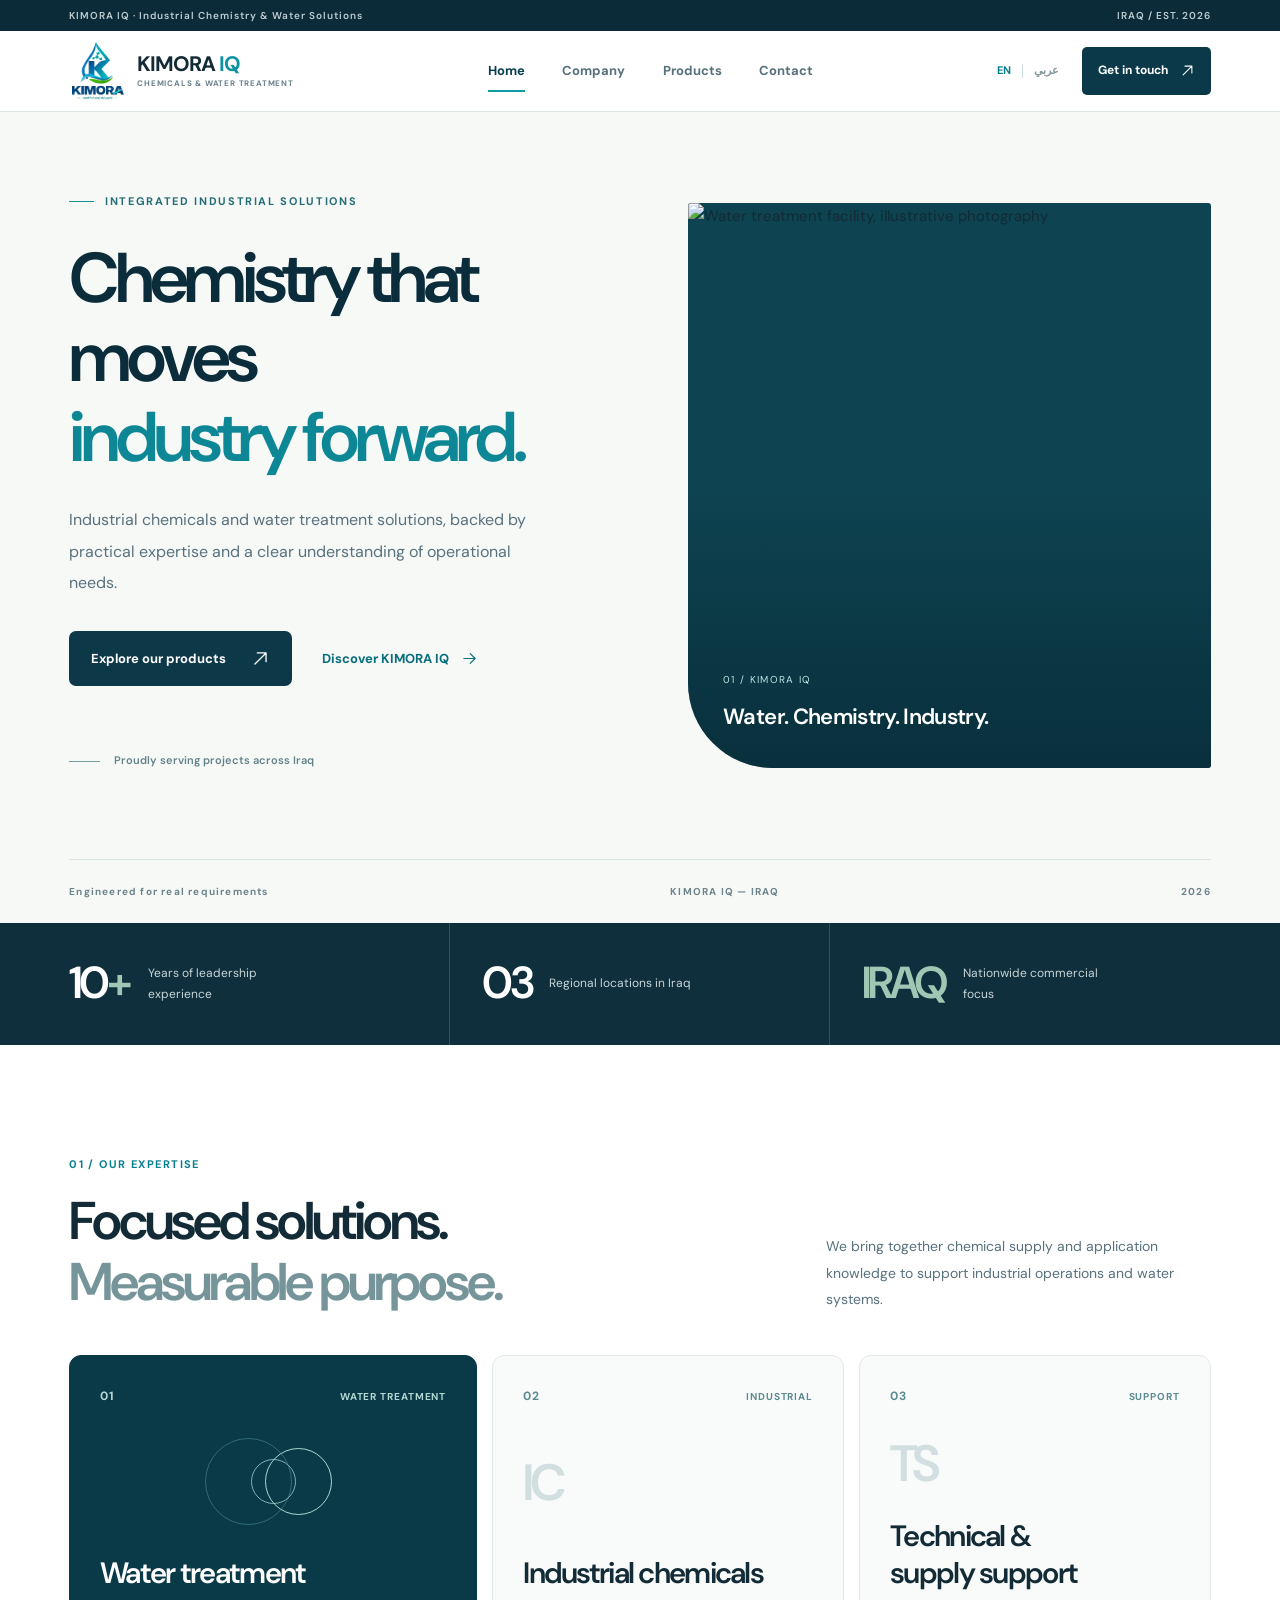
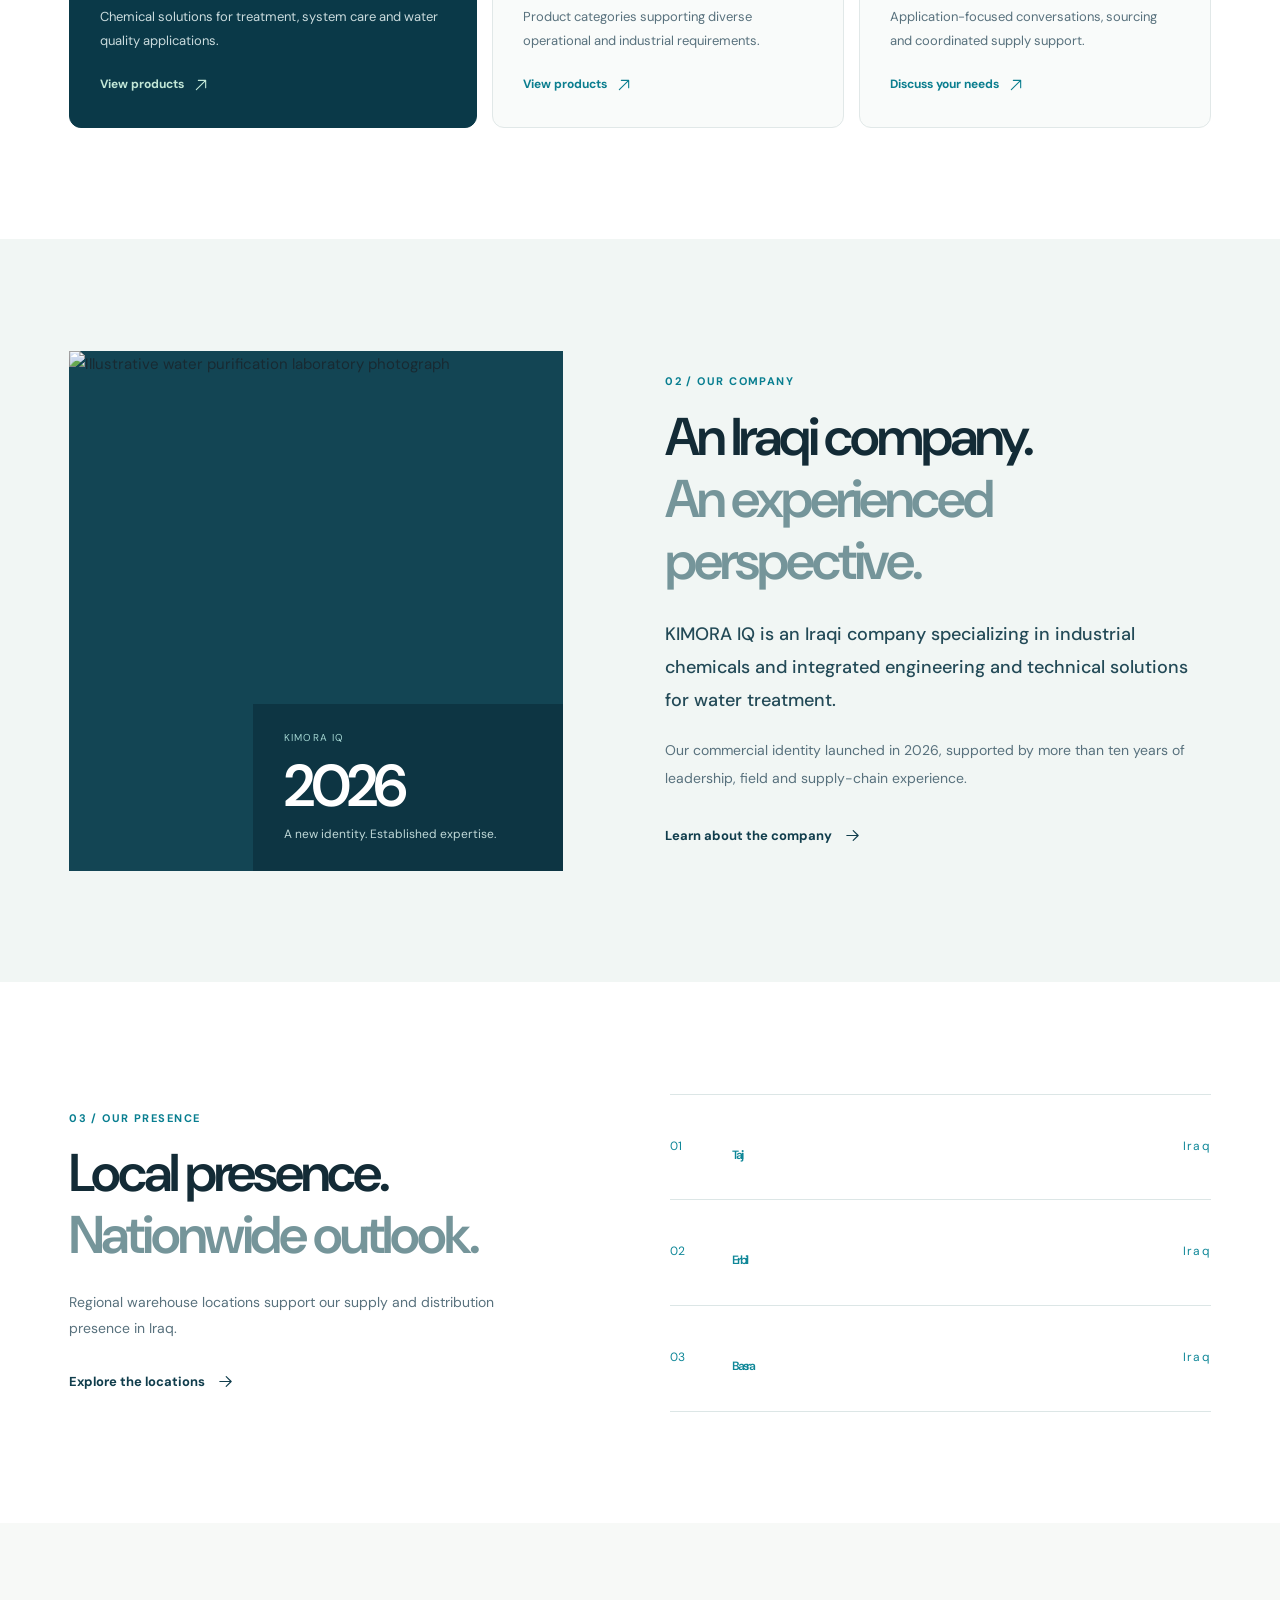
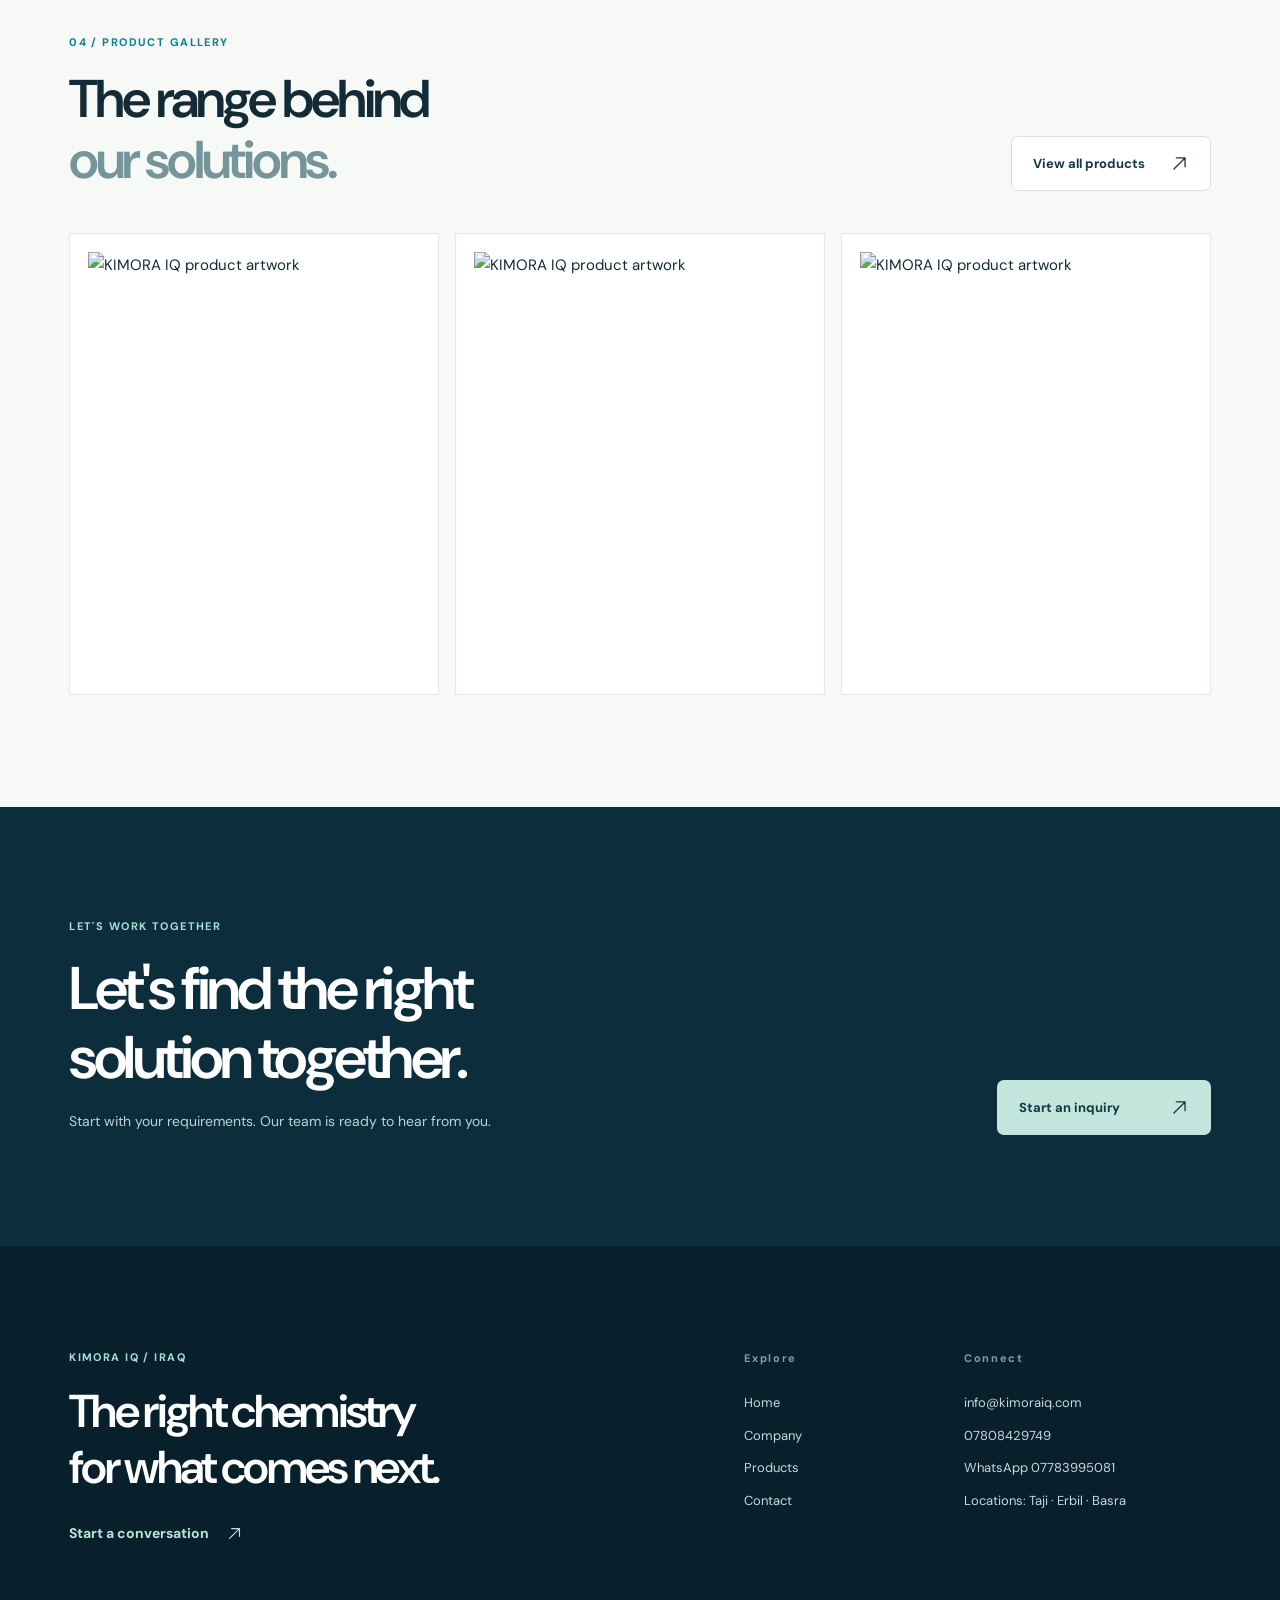
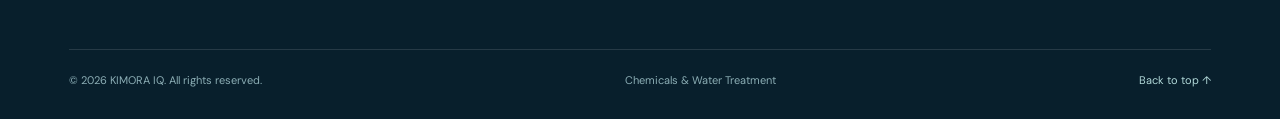
==== commit ef320d4f: "Use distinct water purification laboratory imagery for premium corporate story section" ====
--- a/index.html
+++ b/index.html
@@ -41,7 +41,7 @@
  <article class="solution-card"><div class="solution-index"><span>03</span><span>SUPPORT</span></div><div class="solution-symbol" aria-hidden="true">TS</div><div><h3><span data-en="Technical &amp; supply support" data-ar="الدعم الفني والتجهيزي">Technical &amp; supply support</span></h3><p><span data-en="Application-focused conversations, sourcing and coordinated supply support." data-ar="مناقشة المتطلبات الفنية وتوفير حلول التوريد والتنسيق المناسبة.">Application-focused conversations, sourcing and coordinated supply support.</span></p><a href="/contact/" class="card-link"><span data-en="Discuss your needs" data-ar="ناقش احتياجاتك">Discuss your needs</span><svg viewBox="0 0 24 24" fill="none" stroke="currentColor" stroke-width="1.65" stroke-linecap="round" stroke-linejoin="round" aria-hidden="true"><path d="M5 19 19 5M8 5h11v11"/></svg></a></div></article>
 </div></div></section>
 <section class="section about-preview"><div class="wrap about-preview-grid">
- <div class="preview-visual"><img src="https://images.unsplash.com/photo-1644389355109-15b26f71c36b?auto=format&fit=crop&w=1100&q=75" alt="Illustrative water infrastructure photograph" width="1100" height="1150" loading="lazy" decoding="async"><div class="preview-year"><small><span data-en="KIMORA IQ" data-ar="كيمورا">KIMORA IQ</span></small><strong>2026</strong><span><span data-en="A new identity. Established expertise." data-ar="هوية جديدة. وخبرة راسخة.">A new identity. Established expertise.</span></span></div></div>
+ <div class="preview-visual"><img src="https://images.unsplash.com/photo-1616996690916-a4d9af24295d?auto=format&fit=crop&w=1100&q=72" alt="Illustrative water purification laboratory photograph" width="1100" height="1150" loading="lazy" decoding="async"><div class="preview-year"><small><span data-en="KIMORA IQ" data-ar="كيمورا">KIMORA IQ</span></small><strong>2026</strong><span><span data-en="A new identity. Established expertise." data-ar="هوية جديدة. وخبرة راسخة.">A new identity. Established expertise.</span></span></div></div>
  <div class="preview-content"><span class="eyebrow"><span data-en="02 / OUR COMPANY" data-ar="02 / عن الشركة">02 / OUR COMPANY</span></span><h2><span data-en="An Iraqi company." data-ar="شركة عراقية.">An Iraqi company.</span><br><span class="heading-muted"><span data-en="An experienced perspective." data-ar="برؤية تستند إلى الخبرة.">An experienced perspective.</span></span></h2><p class="lead"><span data-en="KIMORA IQ is an Iraqi company specializing in industrial chemicals and integrated engineering and technical solutions for water treatment." data-ar="كيمورا شركة عراقية متخصصة في الكيميائيات الصناعية والحلول الهندسية والفنية المتكاملة لمعالجة المياه.">KIMORA IQ is an Iraqi company specializing in industrial chemicals and integrated engineering and technical solutions for water treatment.</span></p><p><span data-en="Our commercial identity launched in 2026, supported by more than ten years of leadership, field and supply-chain experience." data-ar="انطلقت هويتنا التجارية عام 2026، مستندة إلى أكثر من عشر سنوات من الخبرة القيادية والميدانية وخبرة سلاسل التوريد.">Our commercial identity launched in 2026, supported by more than ten years of leadership, field and supply-chain experience.</span></p><a class="text-link text-link-dark" href="/about/"><span data-en="Learn about the company" data-ar="اعرف المزيد عن الشركة">Learn about the company</span><svg viewBox="0 0 24 24" fill="none" stroke="currentColor" stroke-width="1.65" stroke-linecap="round" stroke-linejoin="round" aria-hidden="true"><path d="M4 12h16M13 5l7 7-7 7"/></svg></a></div>
 </div></section>
 <section class="section footprint"><div class="wrap footprint-grid"><div class="footprint-heading"><span class="eyebrow"><span data-en="03 / OUR PRESENCE" data-ar="03 / مواقعنا">03 / OUR PRESENCE</span></span><h2><span data-en="Local presence." data-ar="حضور محلي.">Local presence.</span><br><span class="heading-muted"><span data-en="Nationwide outlook." data-ar="ورؤية تشمل العراق.">Nationwide outlook.</span></span></h2><p><span data-en="Regional warehouse locations support our supply and distribution presence in Iraq." data-ar="مواقع مخازن إقليمية تدعم حضورنا في التوريد والتوزيع داخل العراق.">Regional warehouse locations support our supply and distribution presence in Iraq.</span></p><a href="/about/#locations" class="text-link text-link-dark"><span data-en="Explore the locations" data-ar="تعرّف على المواقع">Explore the locations</span><svg viewBox="0 0 24 24" fill="none" stroke="currentColor" stroke-width="1.65" stroke-linecap="round" stroke-linejoin="round" aria-hidden="true"><path d="M4 12h16M13 5l7 7-7 7"/></svg></a></div>
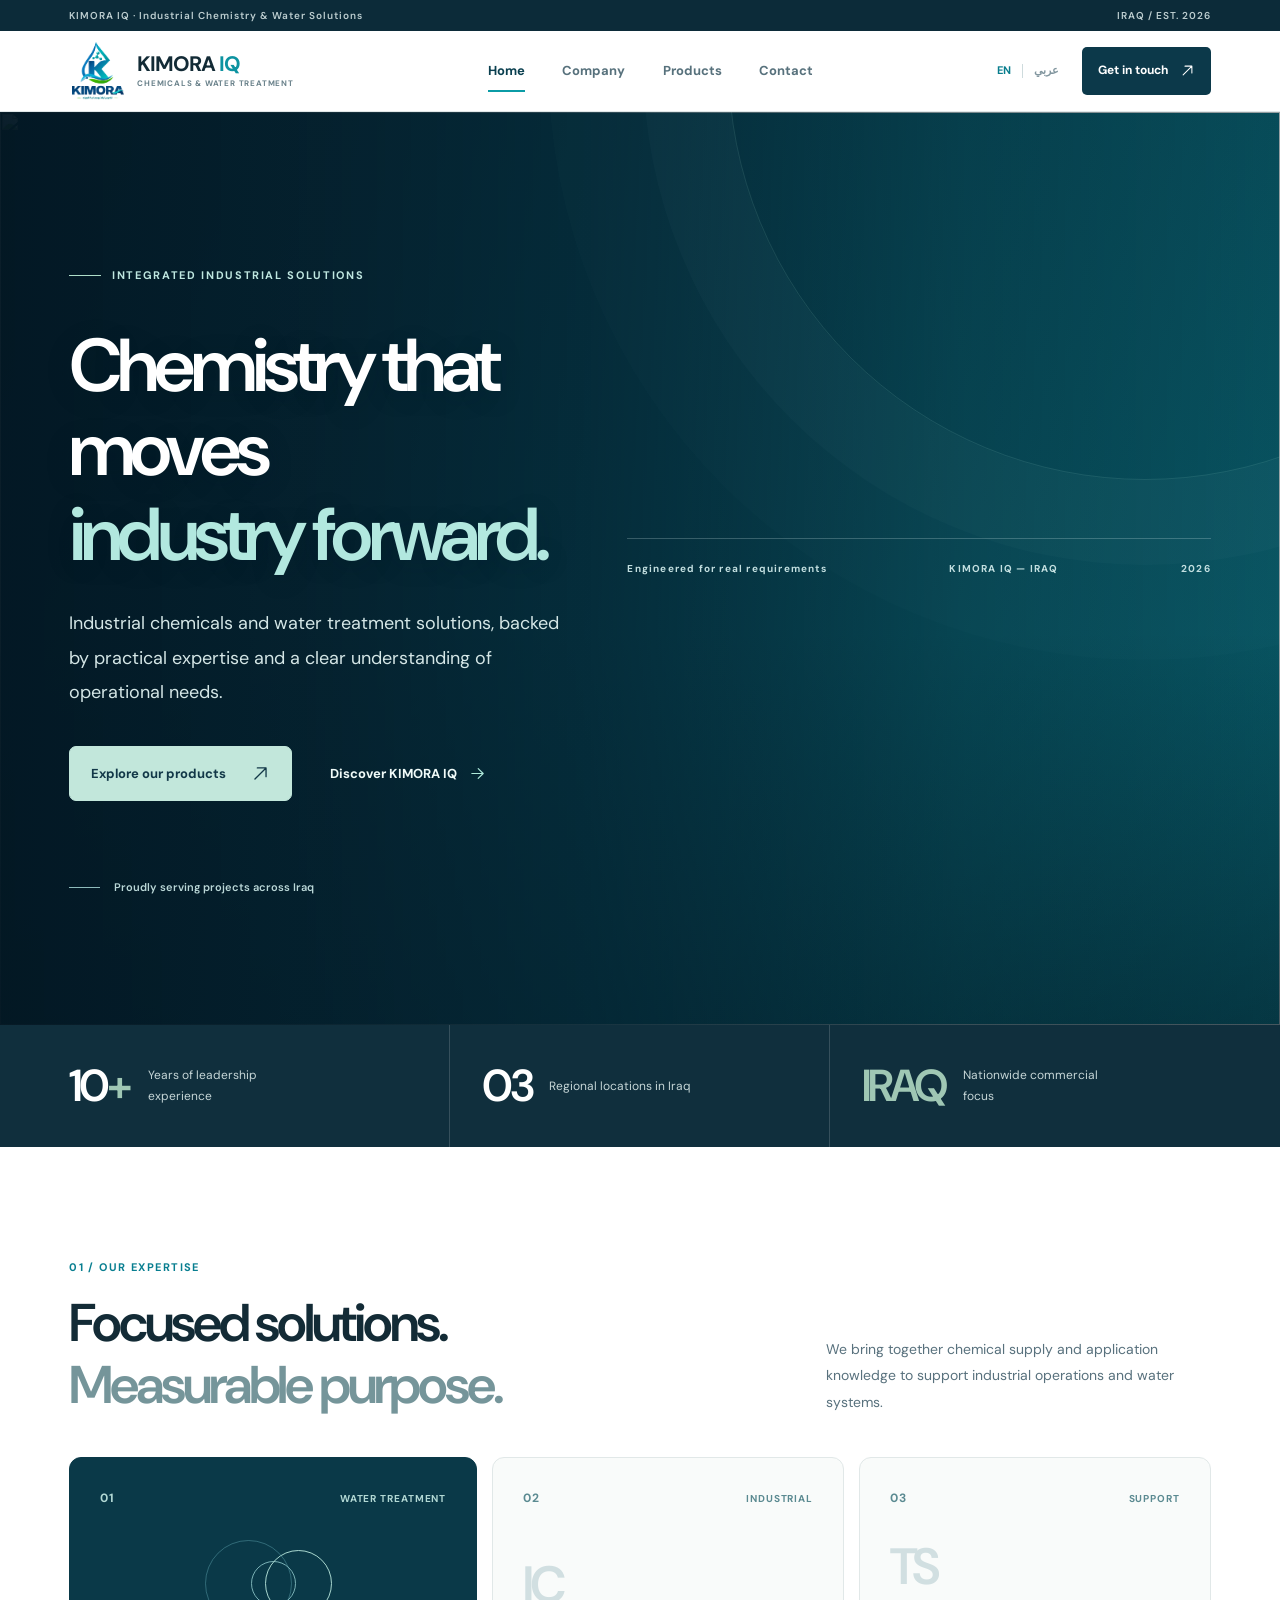
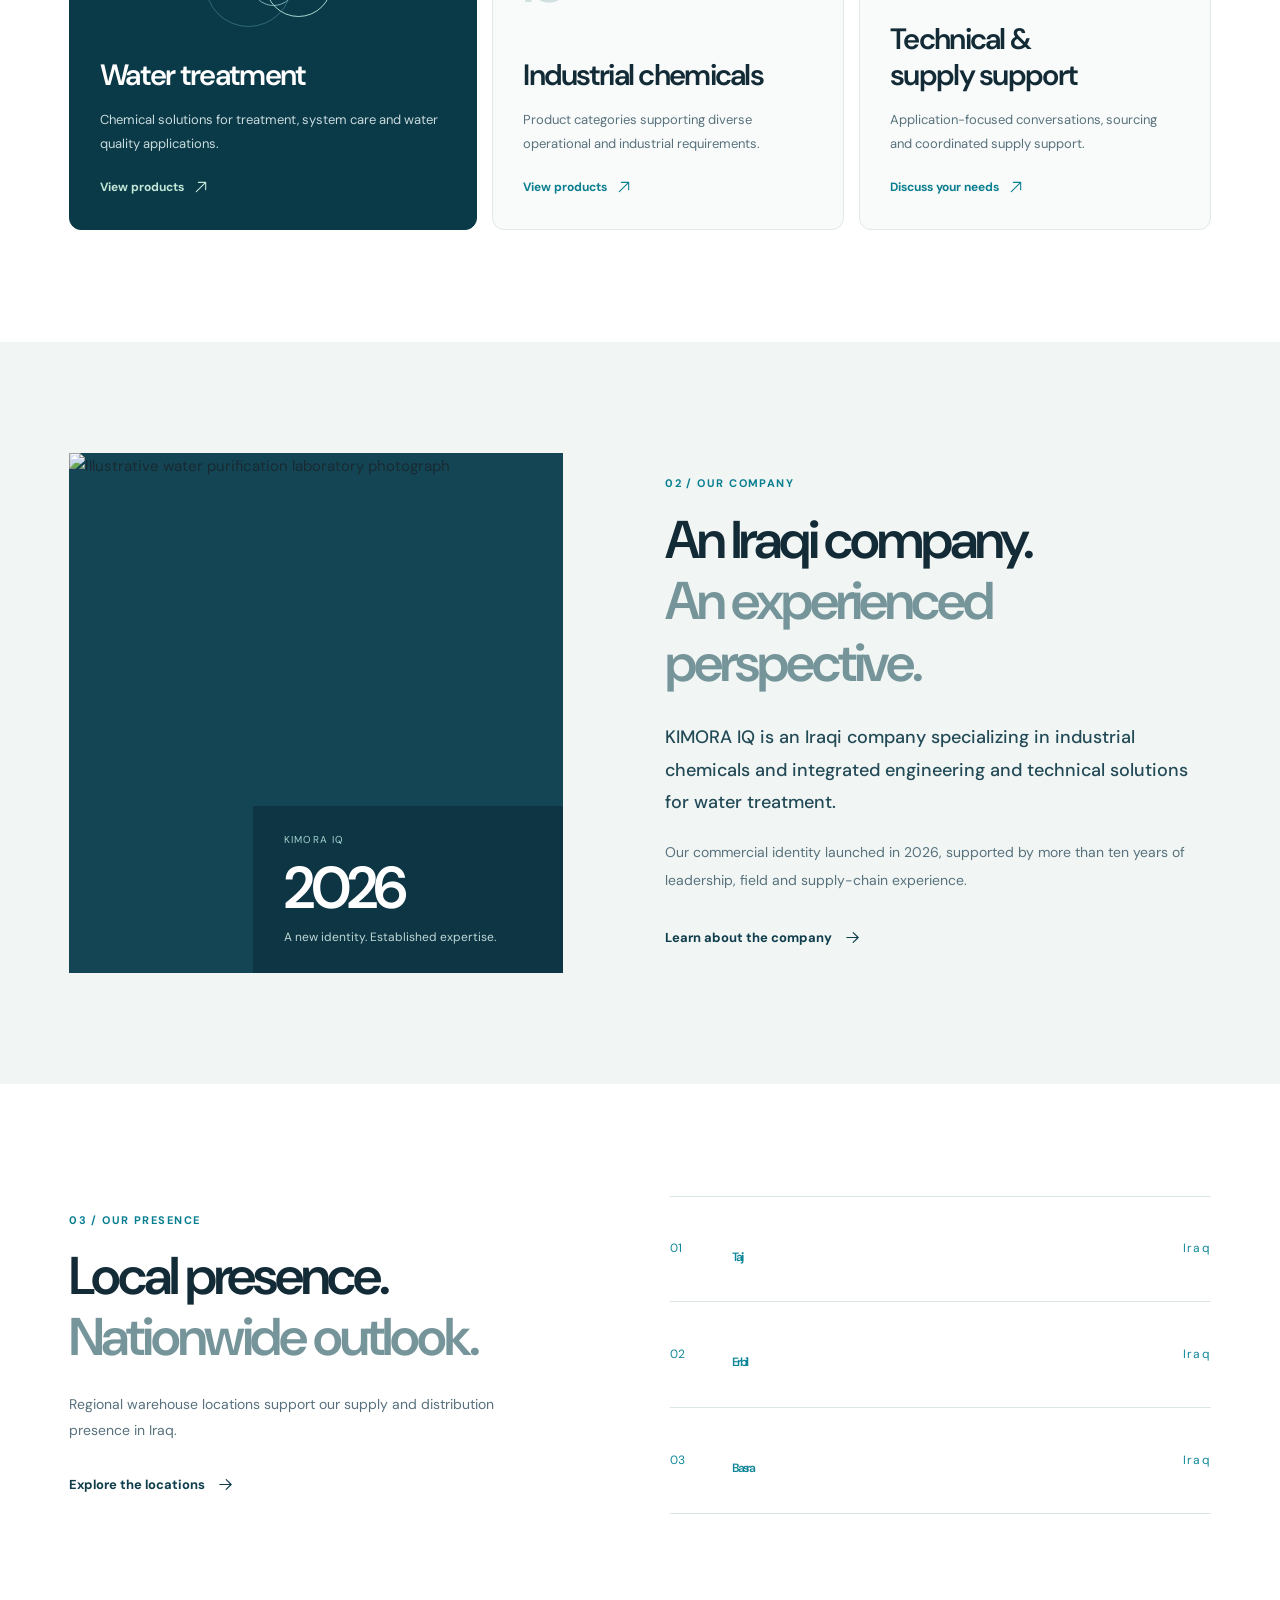
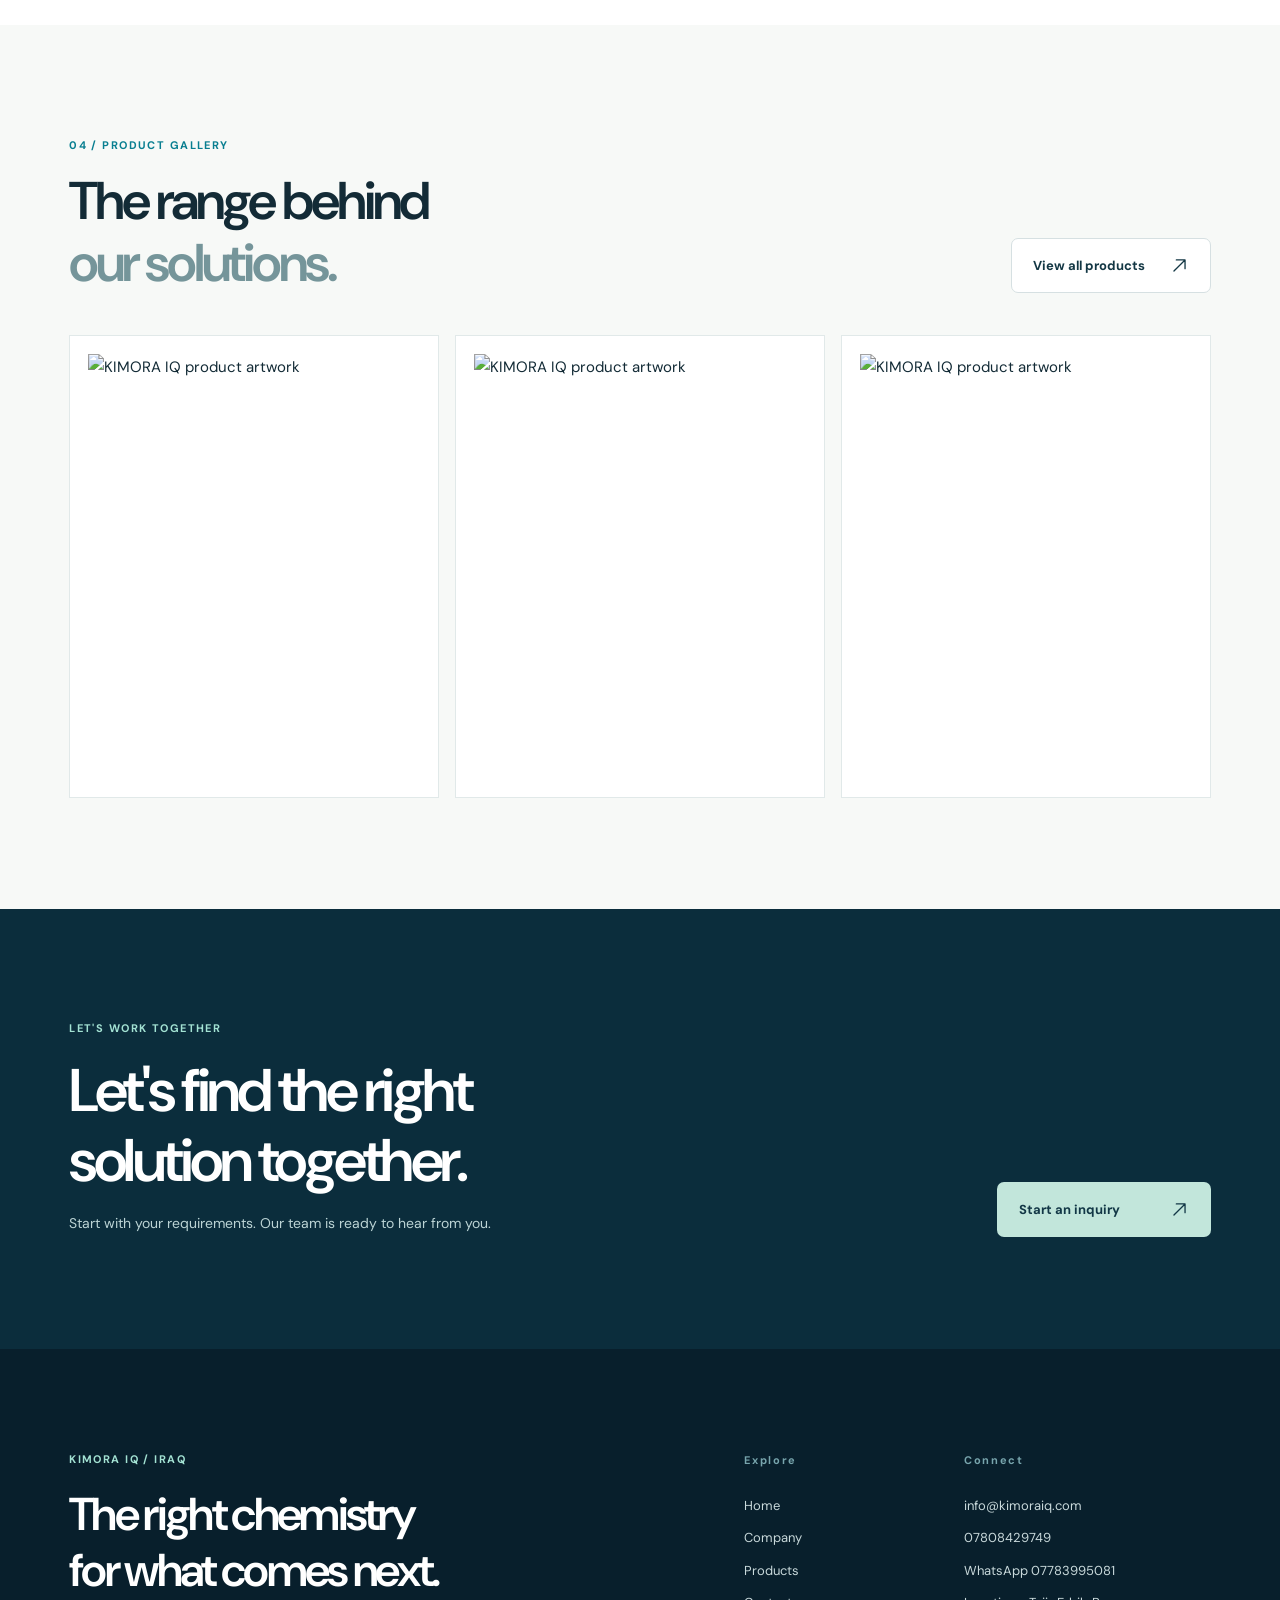
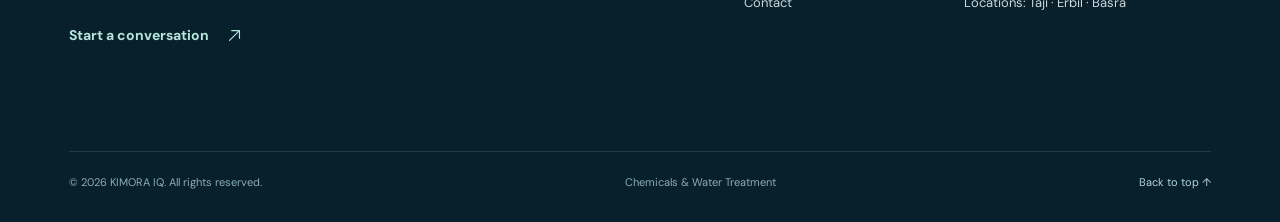
==== commit 1b33d640: "Restore full-bleed water treatment hero within new KIMORA IQ corporate identity" ====
--- a/index.html
+++ b/index.html
@@ -17,17 +17,18 @@
  </div>
  <nav id="mobile-nav" class="mobile-nav" aria-label="Mobile navigation" hidden><a href="/" aria-current="page"><span data-en="Home" data-ar="الرئيسية">Home</span><svg viewBox="0 0 24 24" fill="none" stroke="currentColor" stroke-width="1.65" stroke-linecap="round" stroke-linejoin="round" aria-hidden="true"><path d="M4 12h16M13 5l7 7-7 7"/></svg></a><a href="/about/" ><span data-en="Company" data-ar="الشركة">Company</span><svg viewBox="0 0 24 24" fill="none" stroke="currentColor" stroke-width="1.65" stroke-linecap="round" stroke-linejoin="round" aria-hidden="true"><path d="M4 12h16M13 5l7 7-7 7"/></svg></a><a href="/products/" ><span data-en="Products" data-ar="المنتجات">Products</span><svg viewBox="0 0 24 24" fill="none" stroke="currentColor" stroke-width="1.65" stroke-linecap="round" stroke-linejoin="round" aria-hidden="true"><path d="M4 12h16M13 5l7 7-7 7"/></svg></a><a href="/contact/" ><span data-en="Contact" data-ar="تواصل معنا">Contact</span><svg viewBox="0 0 24 24" fill="none" stroke="currentColor" stroke-width="1.65" stroke-linecap="round" stroke-linejoin="round" aria-hidden="true"><path d="M4 12h16M13 5l7 7-7 7"/></svg></a><a class="mobile-cta" href="/contact/#inquiry"><span data-en="Send an inquiry" data-ar="أرسل استفسارًا">Send an inquiry</span><svg viewBox="0 0 24 24" fill="none" stroke="currentColor" stroke-width="1.65" stroke-linecap="round" stroke-linejoin="round" aria-hidden="true"><path d="M4 12h16M13 5l7 7-7 7"/></svg></a></nav>
 </header><main id="main">
-<section class="hero">
+<section class="hero hero-water" aria-label="KIMORA IQ water treatment solutions">
+ <div class="hero-water-media" aria-hidden="true"><img src="https://images.unsplash.com/photo-1644389355109-15b26f71c36b?auto=format&fit=crop&w=2400&q=82" alt="" width="2400" height="1600" fetchpriority="high" decoding="async"></div>
  <div class="wrap hero-grid"><div class="hero-copy">
   <div class="section-tag"><span class="tag-mark"></span><span data-en="INTEGRATED INDUSTRIAL SOLUTIONS" data-ar="حلول صناعية متكاملة">INTEGRATED INDUSTRIAL SOLUTIONS</span></div>
   <h1><span data-en="Chemistry that moves" data-ar="حلول كيميائية تدفع">Chemistry that moves</span><br><em><span data-en="industry forward." data-ar="الصناعة إلى الأمام.">industry forward.</span></em></h1>
   <p><span data-en="Industrial chemicals and water treatment solutions, backed by practical expertise and a clear understanding of operational needs." data-ar="مواد كيميائية صناعية وحلول لمعالجة المياه، تستند إلى الخبرة العملية وفهم متطلبات التشغيل.">Industrial chemicals and water treatment solutions, backed by practical expertise and a clear understanding of operational needs.</span></p>
   <div class="hero-actions"><a href="/products/" class="button primary"><span data-en="Explore our products" data-ar="استكشف المنتجات">Explore our products</span><svg viewBox="0 0 24 24" fill="none" stroke="currentColor" stroke-width="1.65" stroke-linecap="round" stroke-linejoin="round" aria-hidden="true"><path d="M5 19 19 5M8 5h11v11"/></svg></a><a class="text-link" href="/about/"><span data-en="Discover KIMORA IQ" data-ar="تعرّف على كيمورا">Discover KIMORA IQ</span><svg viewBox="0 0 24 24" fill="none" stroke="currentColor" stroke-width="1.65" stroke-linecap="round" stroke-linejoin="round" aria-hidden="true"><path d="M4 12h16M13 5l7 7-7 7"/></svg></a></div>
   <div class="hero-proof"><span class="proof-line"></span><span data-en="Proudly serving projects across Iraq" data-ar="نخدم المشاريع في مختلف أنحاء العراق">Proudly serving projects across Iraq</span></div>
- </div>
- <div class="hero-visual"><img src="https://images.unsplash.com/photo-1644389355109-15b26f71c36b?auto=format&fit=crop&w=1600&q=83" alt="Water treatment facility, illustrative photography" width="1600" height="1180" fetchpriority="high" decoding="async"><div class="hero-visual-label"><span class="visual-index">01 / KIMORA IQ</span><strong><span data-en="Water. Chemistry. Industry." data-ar="المياه. الكيمياء. الصناعة.">Water. Chemistry. Industry.</span></strong></div></div>
+ </div
  </div>
  <div class="wrap hero-foot"><span><span data-en="Engineered for real requirements" data-ar="حلول تلبّي المتطلبات الفعلية">Engineered for real requirements</span></span><span>KIMORA IQ — IRAQ</span><span>2026</span></div>
+
 </section>
 <section class="facts-bar"><div class="wrap facts-inner">
  <div class="fact"><strong dir="ltr">10<span>+</span></strong><p><span data-en="Years of leadership experience" data-ar="سنوات من الخبرة القيادية">Years of leadership experience</span></p></div>
--- a/assets/site.css
+++ b/assets/site.css
@@ -462,3 +462,187 @@
  .footer-lower{flex-direction:column;gap:10px}
 }
 @media(prefers-reduced-motion:reduce){html{scroll-behavior:auto}*,*:before,*:after{animation:none!important;transition:none!important}}
+
+
+/* ---------------------------------------------------------------
+   KIMORA IQ / Signature water hero
+   Restored full-bleed treatment-facility photography inside the
+   redesigned corporate identity; calm contrasts, no overlays/popups.
+   --------------------------------------------------------------- */
+.hero.hero-water{
+  position:relative;
+  isolation:isolate;
+  overflow:hidden;
+  color:#fff;
+  background:#082a3b;
+}
+.hero-water-media{
+  position:absolute;
+  inset:0;
+  z-index:-2;
+  overflow:hidden;
+  background:linear-gradient(120deg,#062a3a,#096a77);
+}
+.hero-water-media img{
+  width:100%;
+  height:100%;
+  object-fit:cover;
+  object-position:center 54%;
+  filter:saturate(.87) contrast(1.075);
+}
+.hero-water-media:after{
+  content:"";
+  position:absolute;
+  inset:0;
+  background:
+    linear-gradient(90deg,rgba(3,23,35,.96) 0%,rgba(4,30,43,.92) 23%,rgba(4,37,51,.79) 46%,rgba(5,42,54,.40) 75%,rgba(5,38,50,.24) 100%),
+    linear-gradient(0deg,rgba(2,22,33,.54),transparent 43%);
+}
+.hero.hero-water:after{
+  content:"";
+  position:absolute;
+  width:min(65vw,900px);
+  height:min(65vw,900px);
+  border-radius:50%;
+  border:1px solid rgba(179,236,223,.12);
+  inset-inline-end:-22%;
+  top:-51%;
+  pointer-events:none;
+  box-shadow:0 0 0 85px rgba(179,236,223,.018),0 0 0 180px rgba(179,236,223,.012);
+  z-index:-1;
+}
+.hero-water .hero-grid{
+  display:flex;
+  align-items:center;
+  min-height:clamp(680px,77svh,825px);
+  padding-block:0;
+}
+.hero-water .hero-copy{
+  position:relative;
+  z-index:1;
+  width:min(100%,850px);
+  padding-block:clamp(103px,12vw,175px) clamp(98px,10vw,142px);
+}
+.hero-water .section-tag{
+  color:#bfe7e0;
+  font-size:11px;
+  margin-bottom:clamp(27px,3vw,39px);
+}
+.hero-water .tag-mark{
+  background:#aedec9;
+  width:32px;
+}
+.hero-water h1{
+  color:#fff;
+  font-size:clamp(54px,5.85vw,87px);
+  font-weight:600;
+  max-width:885px;
+  letter-spacing:-.065em;
+  line-height:1.13;
+  text-shadow:0 5px 27px rgba(3,25,37,.2);
+}
+.hero-water h1 em{
+  color:#b2e8df;
+  font-style:normal;
+}
+.hero-water .hero-copy>p{
+  color:#d4e6e6;
+  font-size:clamp(16px,1.55vw,18px);
+  max-width:570px;
+  line-height:1.9;
+  margin-top:29px;
+}
+.hero-water .hero-actions{
+  margin-top:37px;
+  gap:clamp(19px,3vw,38px);
+}
+.hero-water .button.primary{
+  background:#c2e7db;
+  color:#123848;
+  border-color:#c2e7db;
+}
+.hero-water .button.primary:hover{
+  background:#e0f6ec;
+  border-color:#e0f6ec;
+}
+.hero-water .text-link{
+  color:#f0fbf9;
+}
+.hero-water .text-link svg{
+  color:#aee9da;
+}
+.hero-water .hero-proof{
+  color:#bad7d7;
+  margin-top:clamp(54px,6vw,85px);
+}
+.hero-water .proof-line{
+  background:#8ebbbb;
+}
+.hero-water .hero-foot{
+  position:relative;
+  z-index:1;
+  border-top:1px solid rgba(218,241,241,.23);
+  color:#c3dfe0;
+  min-height:62px;
+}
+.hero-water .hero-foot span{
+  color:inherit;
+}
+html[dir=rtl] .hero-water-media:after{
+  background:
+    linear-gradient(270deg,rgba(3,23,35,.96) 0%,rgba(4,30,43,.91) 23%,rgba(4,37,51,.79) 49%,rgba(5,42,54,.4) 75%,rgba(5,38,50,.24) 100%),
+    linear-gradient(0deg,rgba(2,22,33,.54),transparent 43%);
+}
+html[dir=rtl] .hero-water h1{
+  font-family:"IBM Plex Sans Arabic",Tahoma,Arial,sans-serif;
+  font-size:clamp(48px,5.25vw,78px);
+  line-height:1.48;
+  letter-spacing:0;
+}
+html[dir=rtl] .hero-water .hero-copy>p{
+  line-height:2;
+}
+@media(max-width:980px){
+  .hero-water .hero-grid{min-height:clamp(610px,70svh,740px)}
+  .hero-water .hero-copy{padding-block:104px 100px}
+  .hero-water h1{font-size:clamp(51px,6.2vw,72px)}
+}
+@media(max-width:760px){
+  .hero-water .hero-grid{min-height:0}
+  .hero-water .hero-copy{
+    padding-top:clamp(97px,16vw,125px);
+    padding-bottom:clamp(100px,15vw,140px);
+  }
+  .hero-water h1{font-size:clamp(48px,8.5vw,67px);max-width:620px}
+  html[dir=rtl] .hero-water h1{font-size:clamp(42px,7.8vw,59px)}
+  .hero-water .hero-copy>p{font-size:16px;max-width:520px}
+  .hero-water .hero-proof{margin-top:59px}
+  .hero-water-media img{object-position:60% center}
+  .hero-water-media:after{
+    background:linear-gradient(90deg,rgba(3,23,35,.96) 0%,rgba(4,32,44,.86) 62%,rgba(4,35,49,.64) 100%),
+      linear-gradient(0deg,rgba(2,23,33,.55),transparent 65%);
+  }
+  html[dir=rtl] .hero-water-media:after{
+    background:linear-gradient(270deg,rgba(3,23,35,.96) 0%,rgba(4,32,44,.86) 62%,rgba(4,35,49,.64) 100%),
+      linear-gradient(0deg,rgba(2,23,33,.55),transparent 65%);
+  }
+}
+@media(max-width:490px){
+  .hero-water .hero-copy{
+    padding-top:90px;
+    padding-bottom:100px;
+  }
+  .hero-water h1{
+    font-size:clamp(41px,10.1vw,52px);
+    letter-spacing:-.053em;
+    line-height:1.19;
+  }
+  html[dir=rtl] .hero-water h1{font-size:clamp(37px,9vw,48px);line-height:1.47}
+  .hero-water .section-tag{font-size:9px;letter-spacing:.10em;margin-bottom:26px}
+  .hero-water .hero-copy>p{font-size:15px;line-height:1.85;margin-top:22px}
+  .hero-water .hero-actions{gap:19px;margin-top:28px}
+  .hero-water .hero-actions .button{width:100%}
+  .hero-water .hero-proof{margin-top:58px;font-size:10px}
+  .hero-water .hero-foot{min-height:54px;font-size:9px}
+  .hero-water-media img{object-position:62% center}
+}
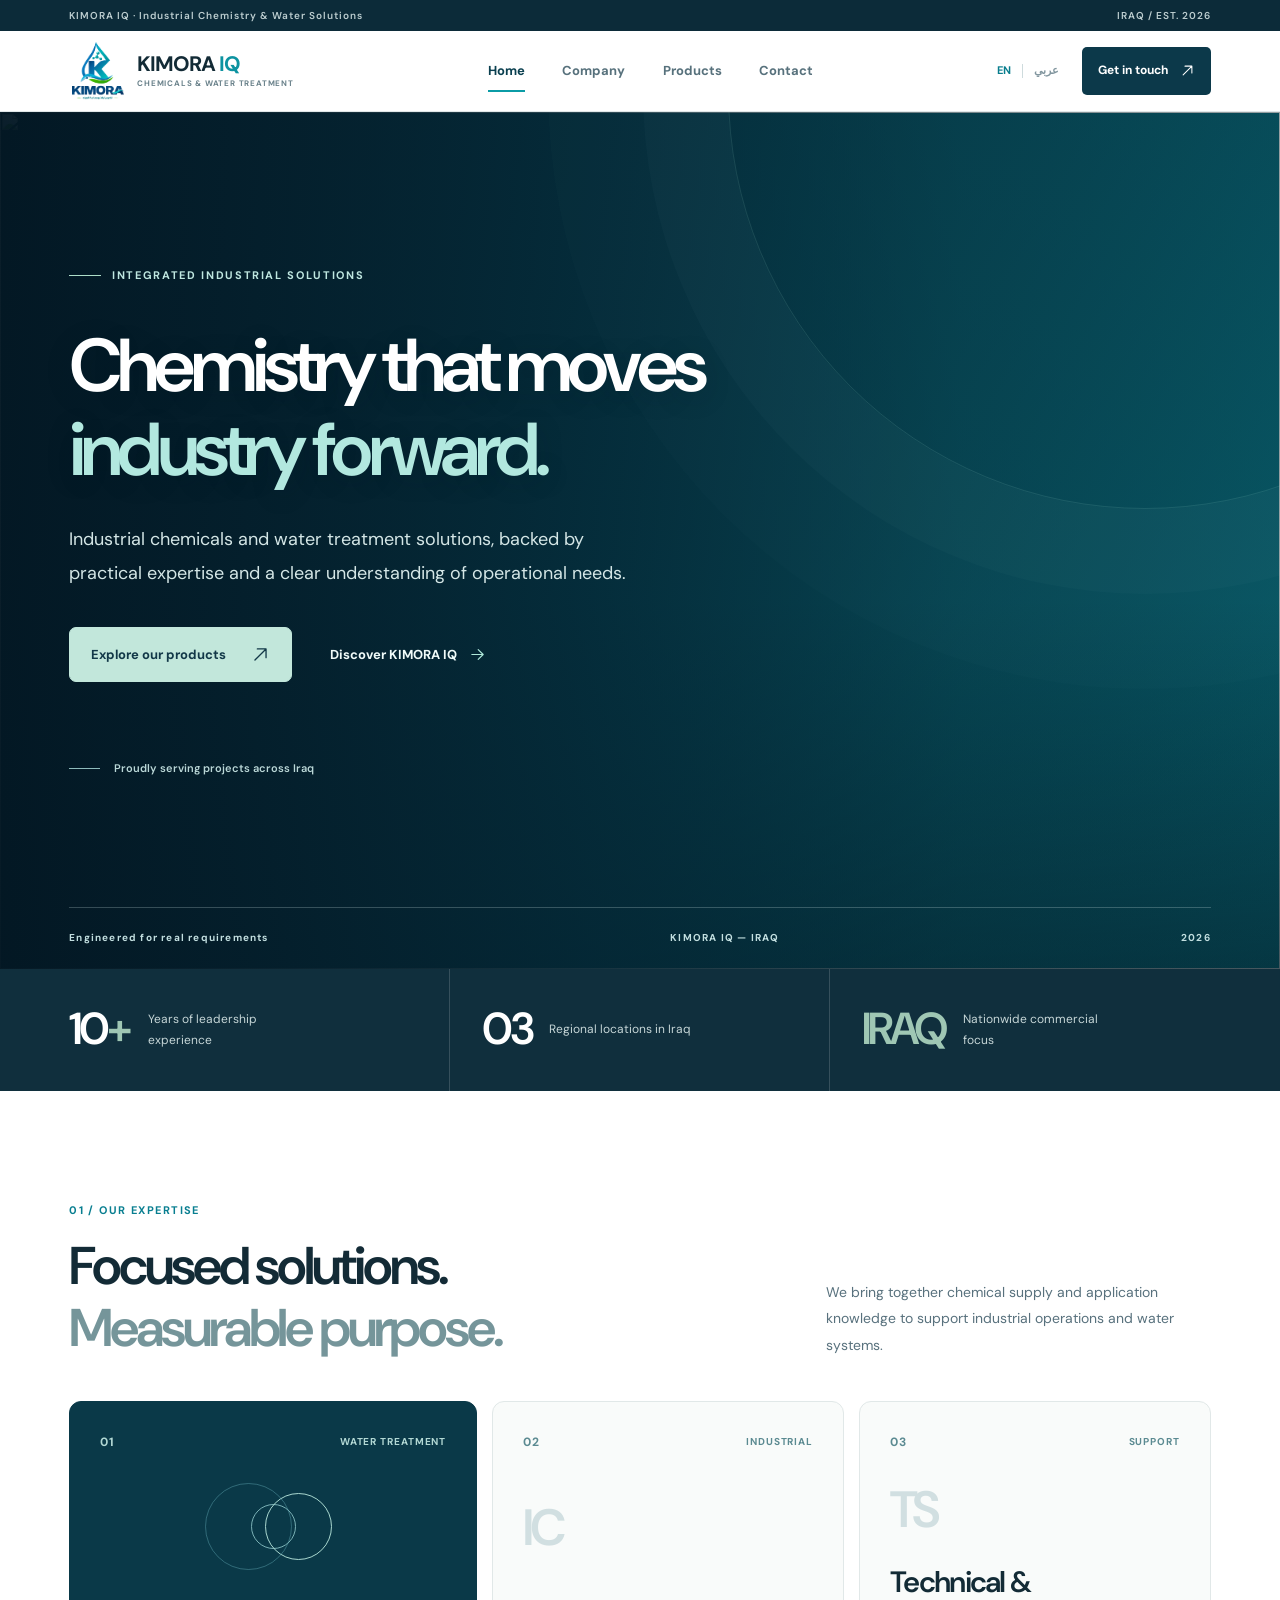
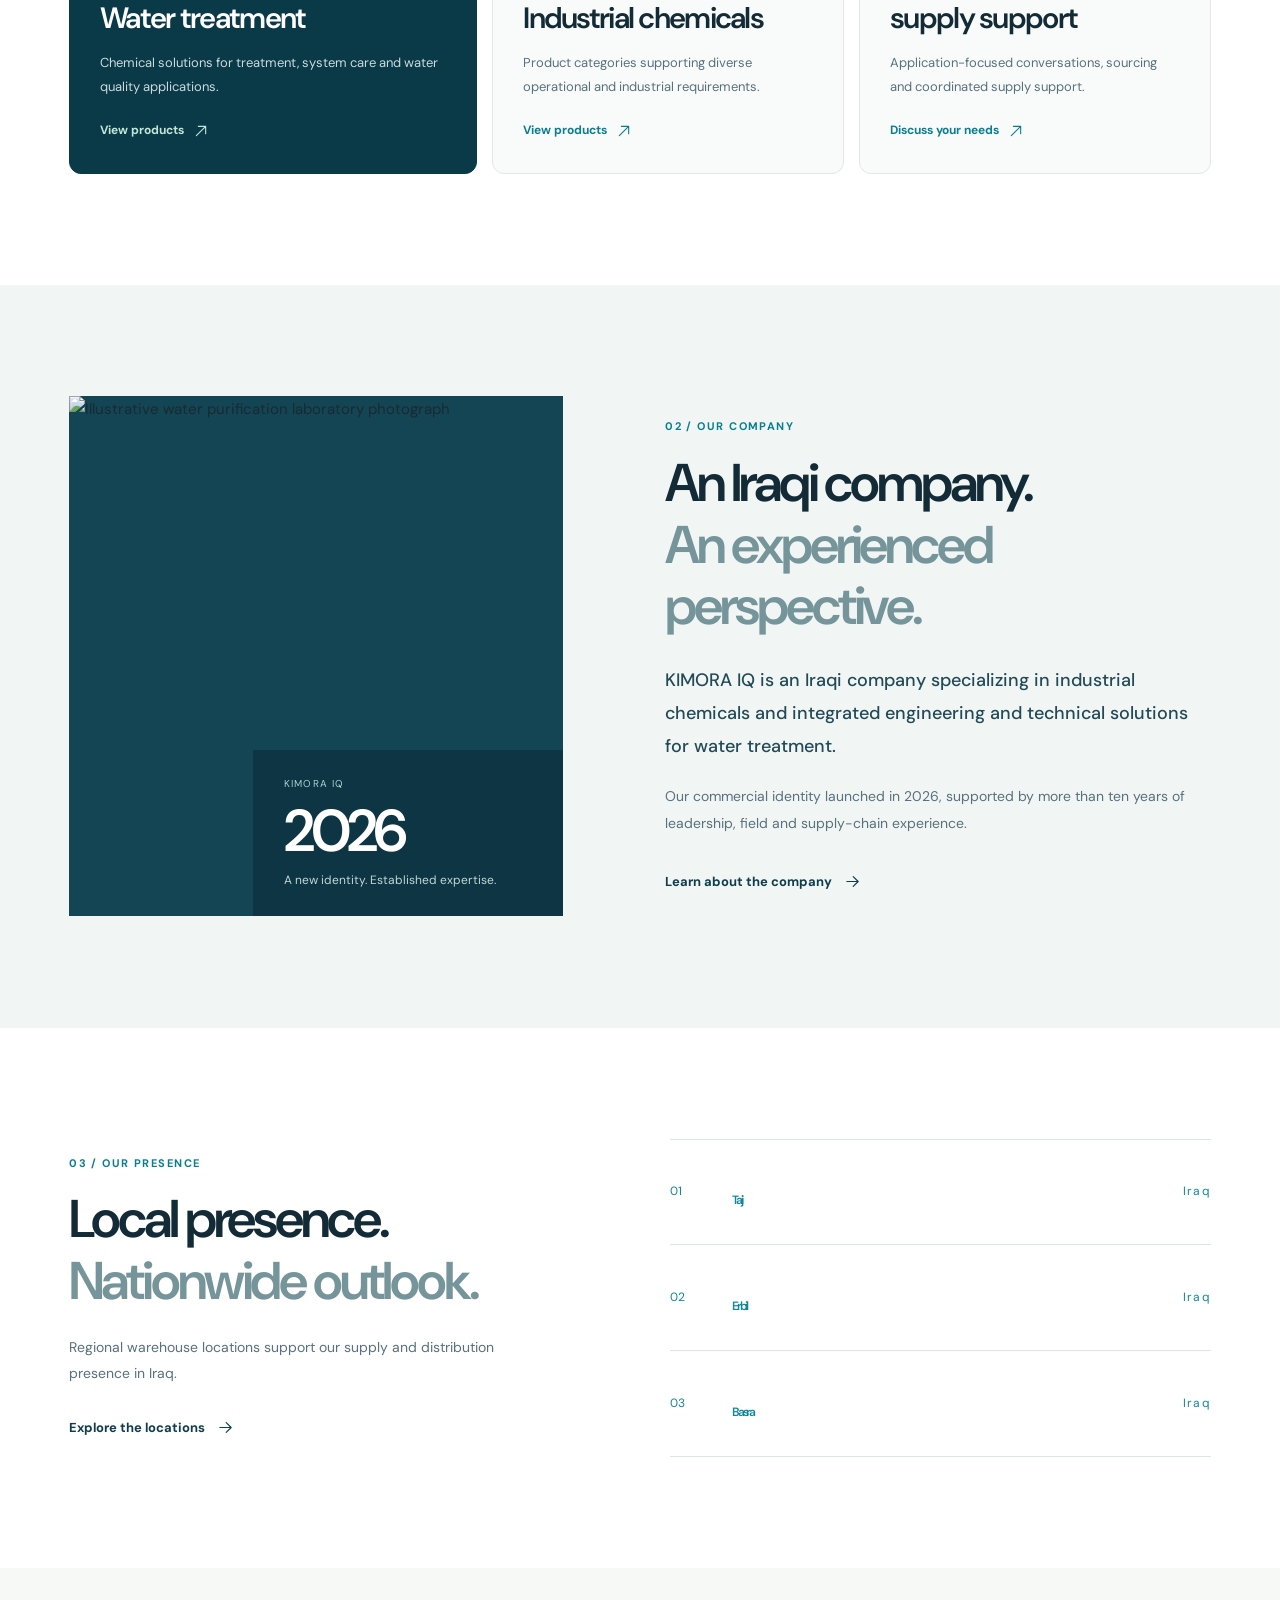
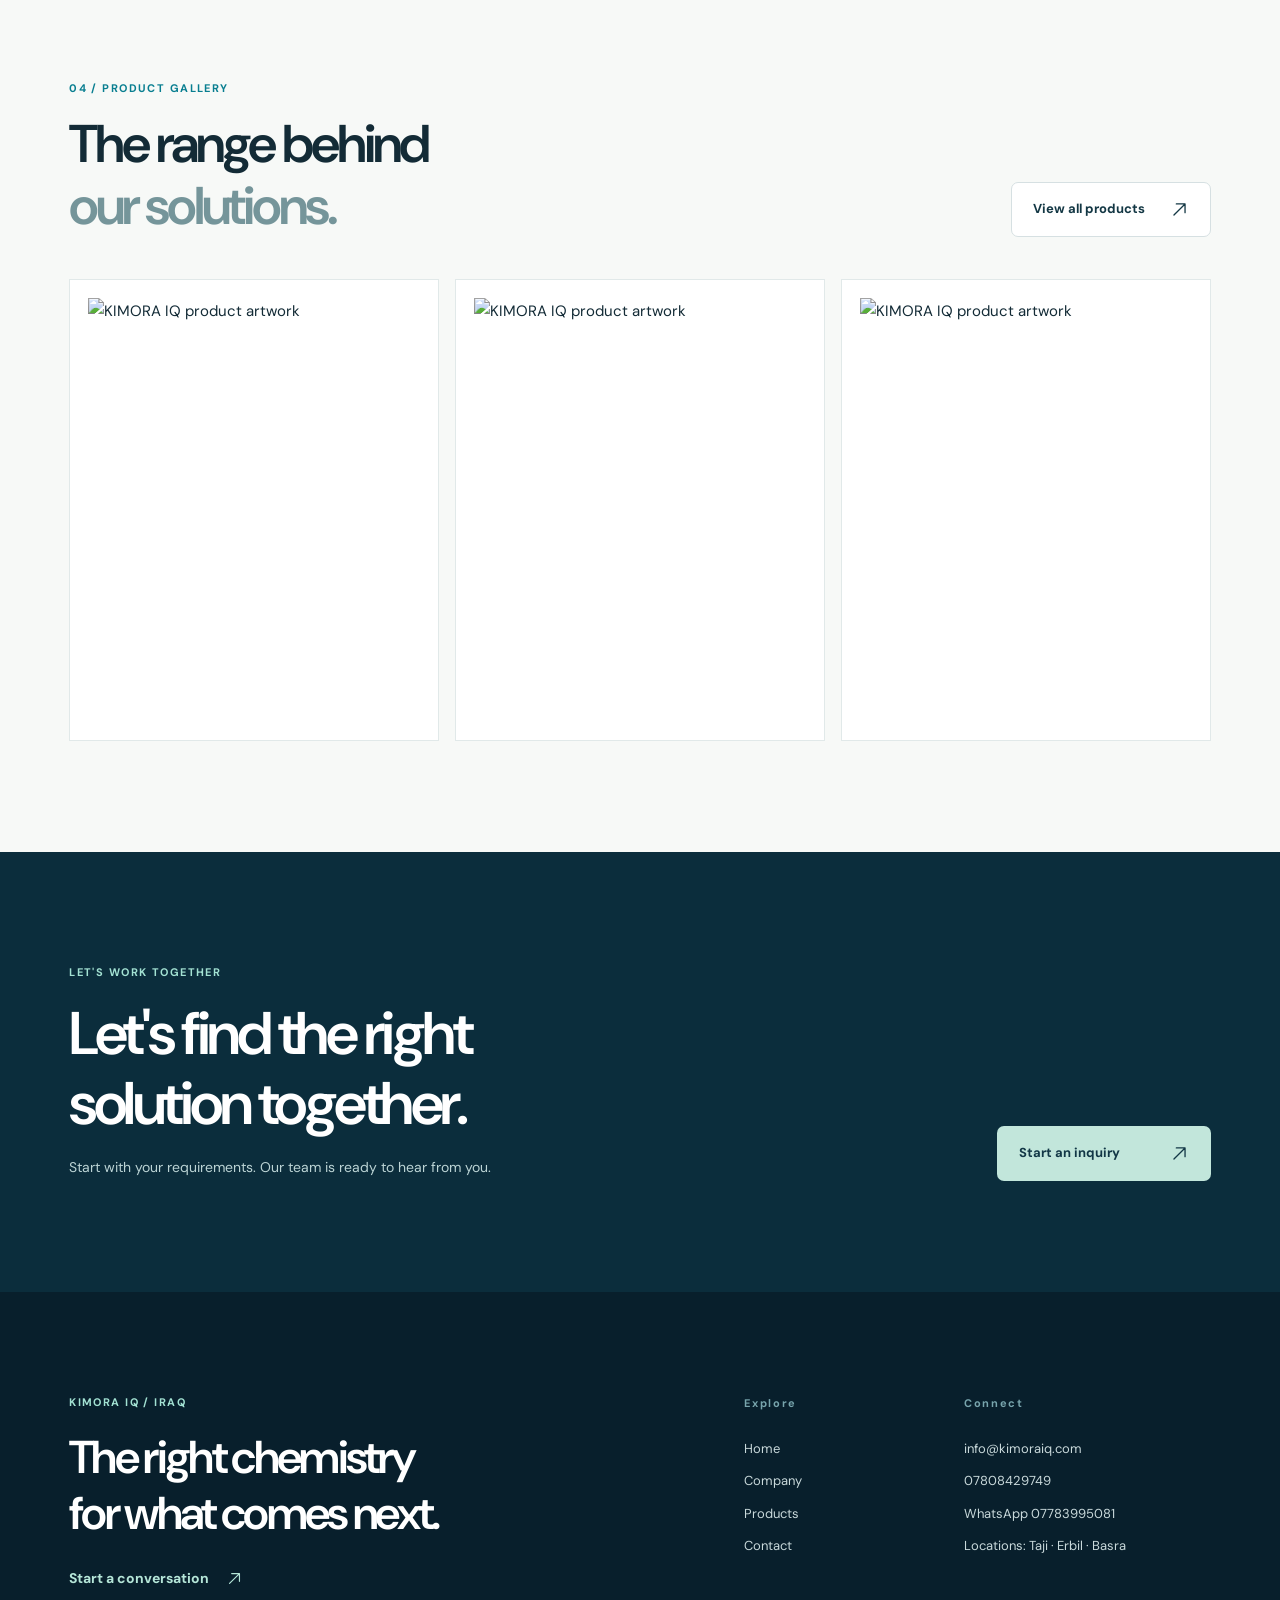
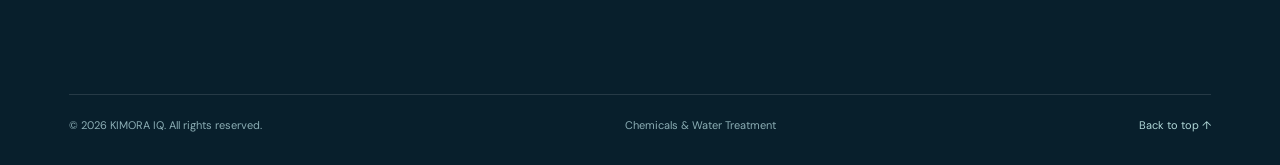
==== commit a3854ef0: "Correct hero container markup and verify balanced section layout" ====
--- a/index.html
+++ b/index.html
@@ -25,7 +25,7 @@
   <p><span data-en="Industrial chemicals and water treatment solutions, backed by practical expertise and a clear understanding of operational needs." data-ar="مواد كيميائية صناعية وحلول لمعالجة المياه، تستند إلى الخبرة العملية وفهم متطلبات التشغيل.">Industrial chemicals and water treatment solutions, backed by practical expertise and a clear understanding of operational needs.</span></p>
   <div class="hero-actions"><a href="/products/" class="button primary"><span data-en="Explore our products" data-ar="استكشف المنتجات">Explore our products</span><svg viewBox="0 0 24 24" fill="none" stroke="currentColor" stroke-width="1.65" stroke-linecap="round" stroke-linejoin="round" aria-hidden="true"><path d="M5 19 19 5M8 5h11v11"/></svg></a><a class="text-link" href="/about/"><span data-en="Discover KIMORA IQ" data-ar="تعرّف على كيمورا">Discover KIMORA IQ</span><svg viewBox="0 0 24 24" fill="none" stroke="currentColor" stroke-width="1.65" stroke-linecap="round" stroke-linejoin="round" aria-hidden="true"><path d="M4 12h16M13 5l7 7-7 7"/></svg></a></div>
   <div class="hero-proof"><span class="proof-line"></span><span data-en="Proudly serving projects across Iraq" data-ar="نخدم المشاريع في مختلف أنحاء العراق">Proudly serving projects across Iraq</span></div>
- </div
+ </div>
  </div>
  <div class="wrap hero-foot"><span><span data-en="Engineered for real requirements" data-ar="حلول تلبّي المتطلبات الفعلية">Engineered for real requirements</span></span><span>KIMORA IQ — IRAQ</span><span>2026</span></div>
 
